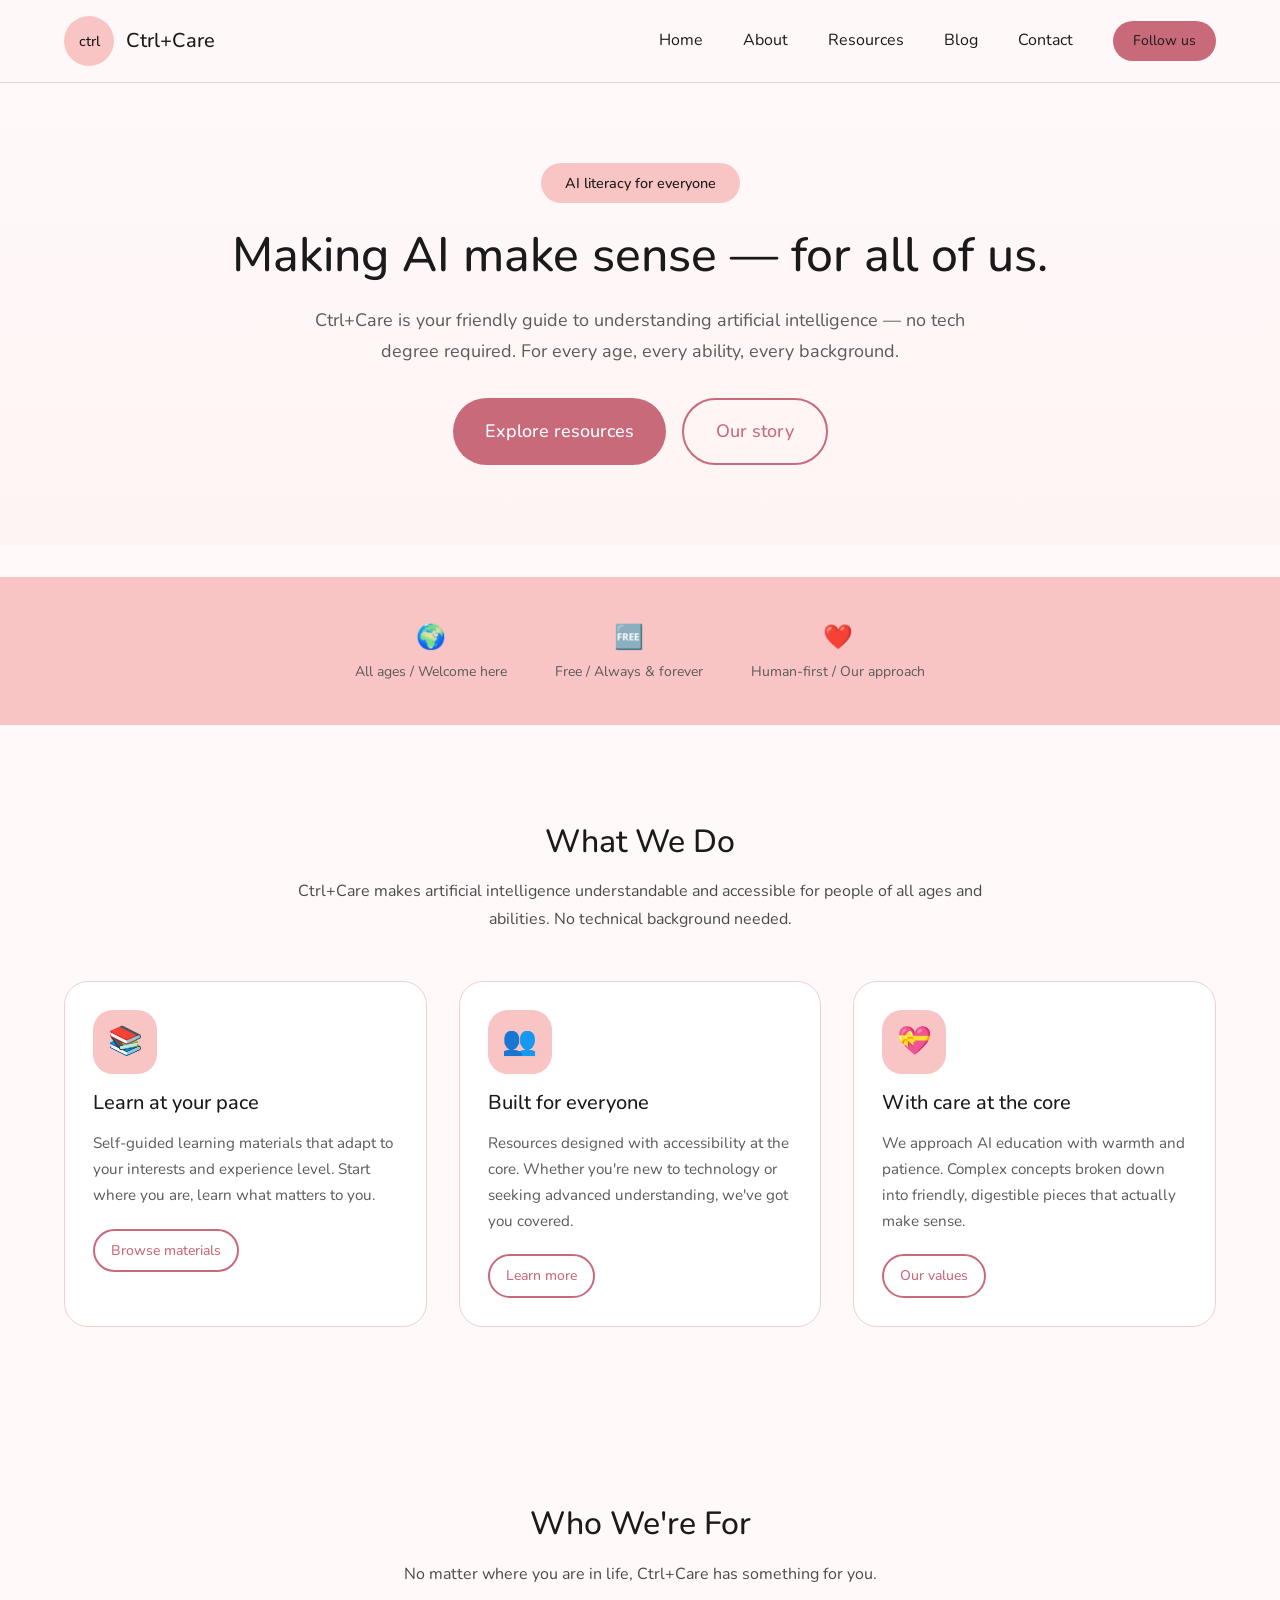
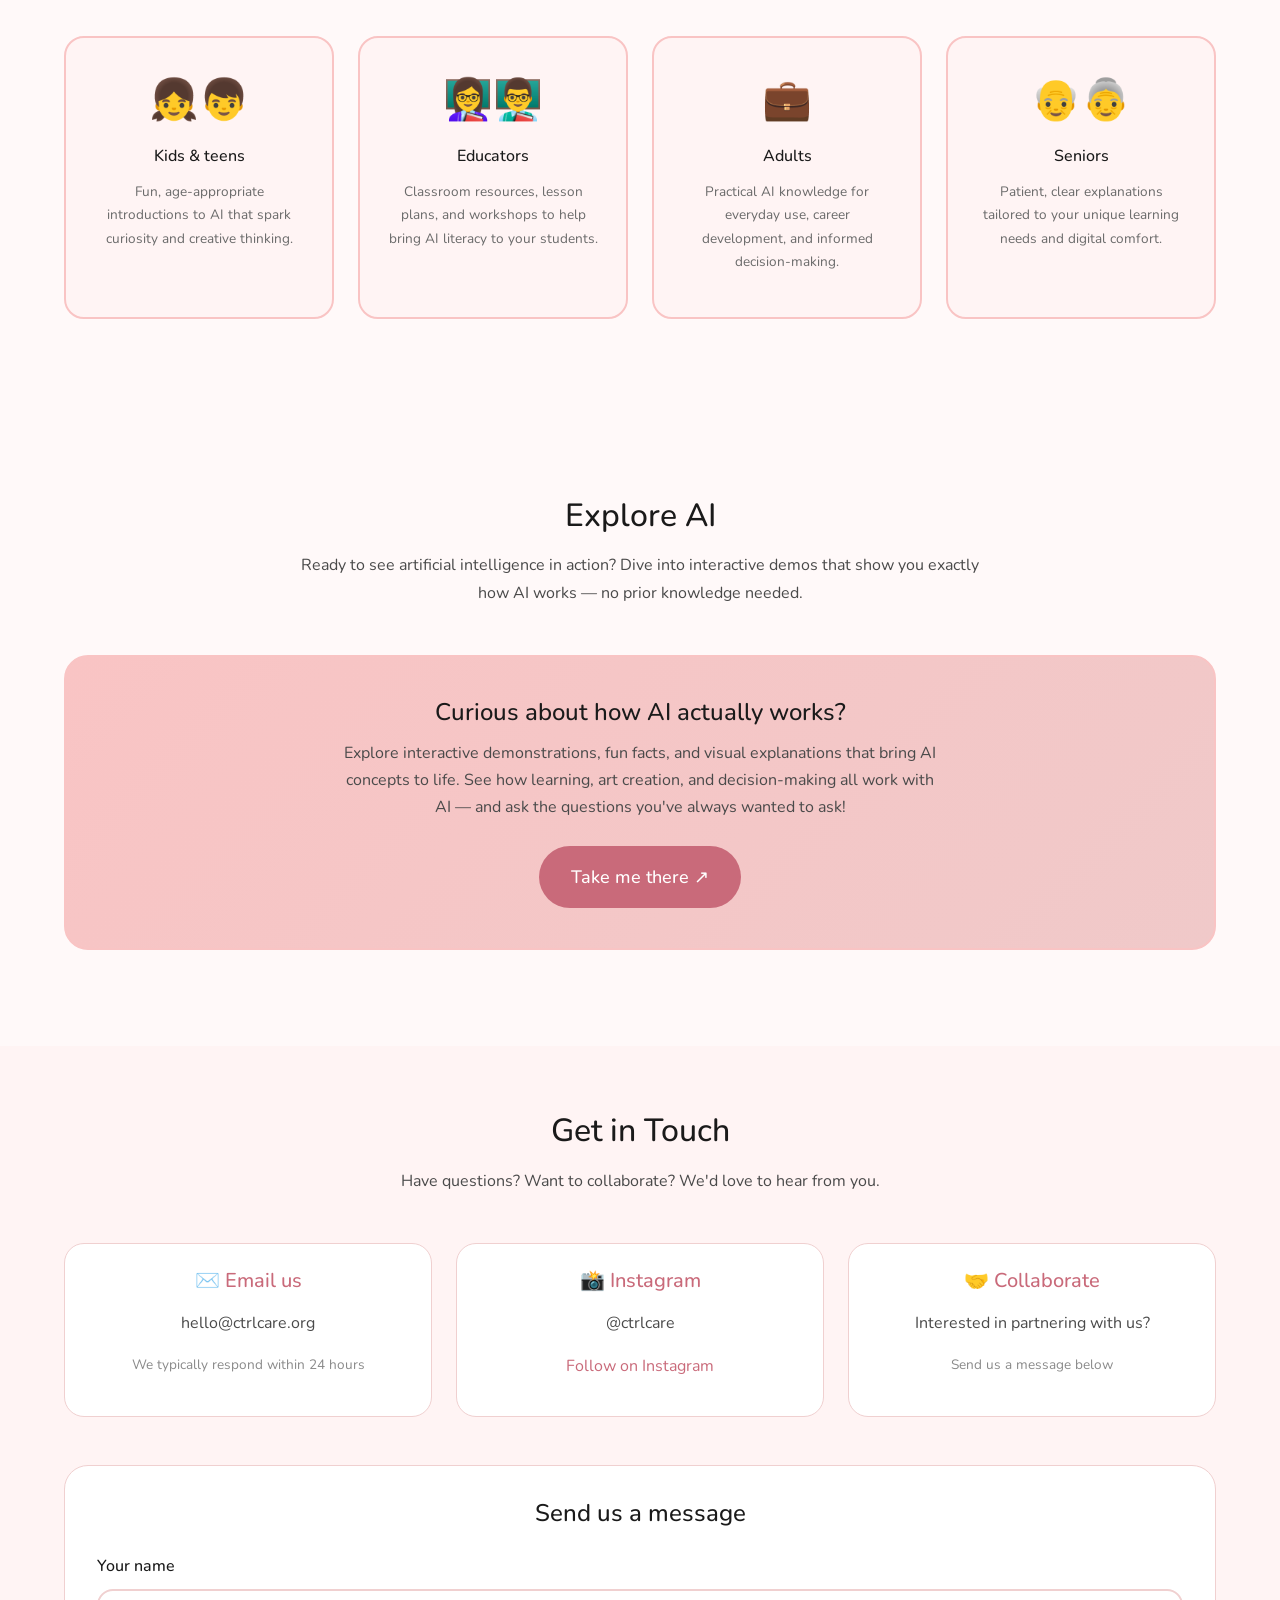
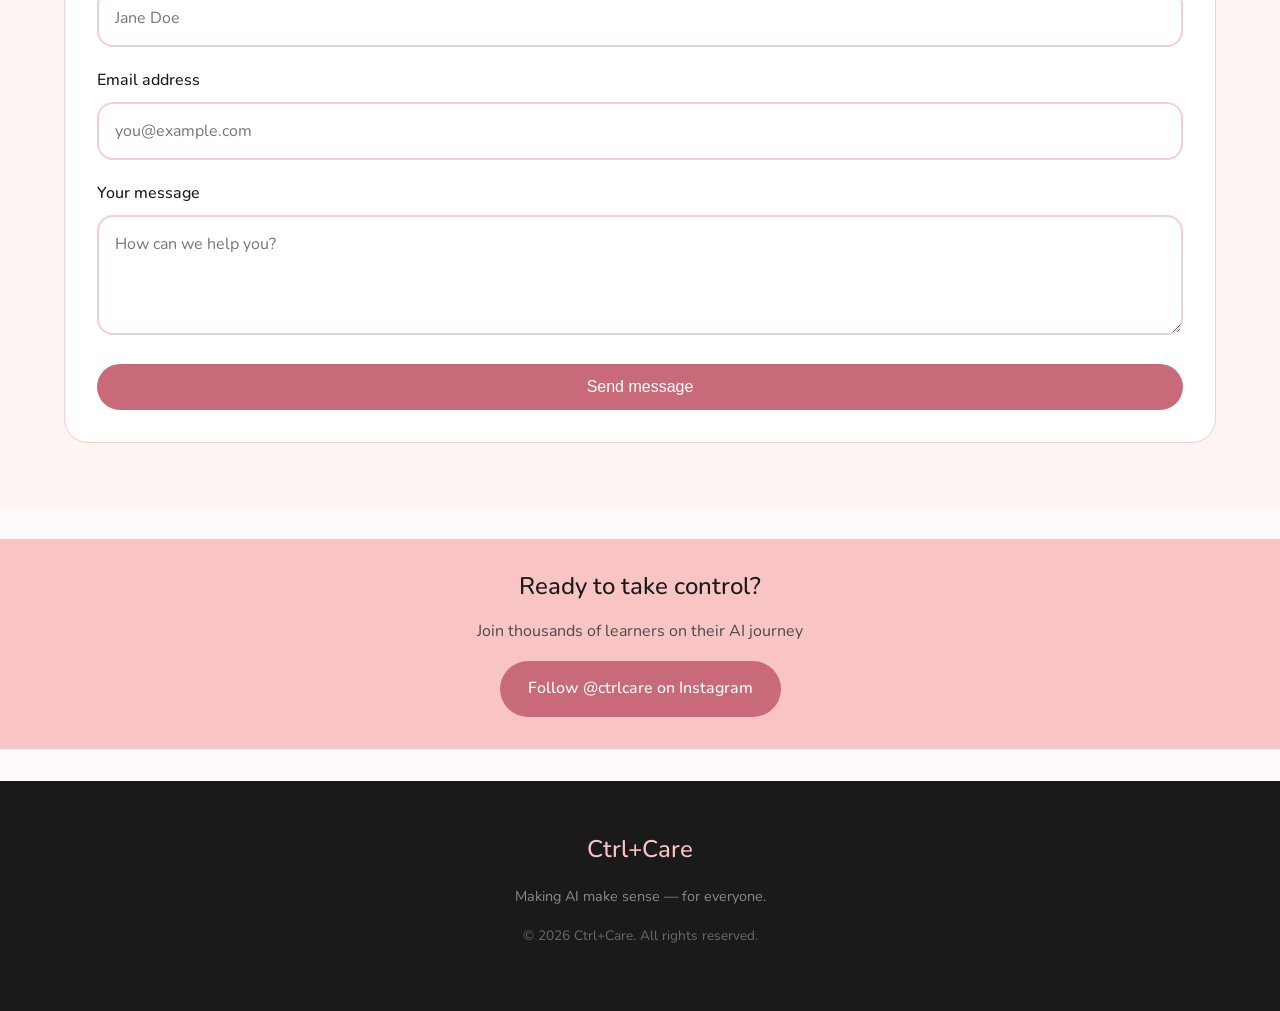
==== index.html @ 8556f460 "Initial commit" ====
<!DOCTYPE html>
<html lang="en">
<head>
  <meta charset="UTF-8">
  <meta name="viewport" content="width=device-width, initial-scale=1.0">
  <title>Home - Ctrl+Care | AI Literacy for Everyone</title>
  <link rel="stylesheet" href="styles.css">
</head>
<body>
  <!-- Navigation -->
  <nav class="nav">
    <div class="container nav-container">
      <a href="index.html" class="nav-logo">
        <div class="nav-logo-circle">ctrl</div>
        <span class="nav-brand">Ctrl+Care</span>
      </a>
      <div class="nav-links">
        <a href="index.html">Home</a>
        <a href="about.html">About</a>
        <a href="resources.html">Resources</a>
        <a href="blog.html">Blog</a>
        <a href="contact.html">Contact</a>
        <a href="https://instagram.com" target="_blank" rel="noopener noreferrer" class="btn btn-primary nav-follow-btn">Follow us</a>
      </div>
    </div>
  </nav>

  <!-- Hero Section -->
  <section class="hero">
    <div class="container">
      <span class="hero-tag fade-in">AI literacy for everyone</span>
      <h1 class="hero-title fade-in">Making AI make sense — for all of us.</h1>
      <p class="hero-subtext fade-in">Ctrl+Care is your friendly guide to understanding artificial intelligence — no tech degree required. For every age, every ability, every background.</p>
      <div class="hero-buttons fade-in">
        <a href="resources.html" class="btn btn-primary btn-large">Explore resources</a>
        <a href="about.html" class="btn btn-outline btn-large">Our story</a>
      </div>
    </div>
  </section>

  <!-- Stats Bar -->
  <div class="stats-bar">
    <div class="stat-item">
      <span class="stat-number">🌍</span>
      <span class="stat-label">All ages / Welcome here</span>
    </div>
    <div class="stat-item">
      <span class="stat-number">🆓</span>
      <span class="stat-label">Free / Always & forever</span>
    </div>
    <div class="stat-item">
      <span class="stat-number">❤️</span>
      <span class="stat-label">Human-first / Our approach</span>
    </div>
  </div>

  <!-- What We Do Section -->
  <section class="section">
    <div class="container">
      <div class="section-header">
        <h2>What We Do</h2>
        <p>Ctrl+Care makes artificial intelligence understandable and accessible for people of all ages and abilities. No technical background needed.</p>
      </div>
      <div class="card-grid">
        <div class="card magic-card">
          <div class="card-icon">📚</div>
          <h3 class="card-title">Learn at your pace</h3>
          <p class="card-text">Self-guided learning materials that adapt to your interests and experience level. Start where you are, learn what matters to you.</p>
          <a href="resources.html" class="btn btn-outline" style="font-size: 0.875rem; padding: 0.5rem 1rem;">Browse materials</a>
        </div>
        <div class="card magic-card">
          <div class="card-icon">👥</div>
          <h3 class="card-title">Built for everyone</h3>
          <p class="card-text">Resources designed with accessibility at the core. Whether you're new to technology or seeking advanced understanding, we've got you covered.</p>
          <a href="about.html" class="btn btn-outline" style="font-size: 0.875rem; padding: 0.5rem 1rem;">Learn more</a>
        </div>
        <div class="card magic-card">
          <div class="card-icon">💝</div>
          <h3 class="card-title">With care at the core</h3>
          <p class="card-text">We approach AI education with warmth and patience. Complex concepts broken down into friendly, digestible pieces that actually make sense.</p>
          <a href="about.html" class="btn btn-outline" style="font-size: 0.875rem; padding: 0.5rem 1rem;">Our values</a>
        </div>
      </div>
    </div>
  </section>

  <!-- Who We're For Section -->
  <section class="section">
    <div class="container">
      <div class="section-header">
        <h2>Who We're For</h2>
        <p>No matter where you are in life, Ctrl+Care has something for you.</p>
      </div>
      <div class="audience-grid">
        <div class="audience-card">
          <div class="audience-icon">👧👦</div>
          <h3 class="audience-title">Kids & teens</h3>
          <p class="audience-desc">Fun, age-appropriate introductions to AI that spark curiosity and creative thinking.</p>
        </div>
        <div class="audience-card">
          <div class="audience-icon">👩‍🏫👨‍🏫</div>
          <h3 class="audience-title">Educators</h3>
          <p class="audience-desc">Classroom resources, lesson plans, and workshops to help bring AI literacy to your students.</p>
        </div>
        <div class="audience-card">
          <div class="audience-icon">💼</div>
          <h3 class="audience-title">Adults</h3>
          <p class="audience-desc">Practical AI knowledge for everyday use, career development, and informed decision-making.</p>
        </div>
        <div class="audience-card">
          <div class="audience-icon">👴👵</div>
          <h3 class="audience-title">Seniors</h3>
          <p class="audience-desc">Patient, clear explanations tailored to your unique learning needs and digital comfort.</p>
        </div>
      </div>
    </div>
  </section>

  <!-- Explore AI Section -->
  <section class="section">
    <div class="container">
      <div class="section-header">
        <h2>Explore AI</h2>
        <p>Ready to see artificial intelligence in action? Dive into interactive demos that show you exactly how AI works — no prior knowledge needed.</p>
      </div>
      <div class="featured-card">
        <h3>Curious about how AI actually works?</h3>
        <p style="max-width: 600px; margin: 0 auto 1.5rem;">Explore interactive demonstrations, fun facts, and visual explanations that bring AI concepts to life. See how learning, art creation, and decision-making all work with AI — and ask the questions you've always wanted to ask!</p>
        <a href="https://weight-cedar-11472425.figma.site" target="_blank" rel="noopener noreferrer" class="btn btn-primary btn-large">Take me there ↗</a>
      </div>
    </div>
  </section>

  <!-- Contact Section -->
  <section class="section" style="background-color: var(--bg-light);">
    <div class="container">
      <div class="section-header">
        <h2>Get in Touch</h2>
        <p>Have questions? Want to collaborate? We'd love to hear from you.</p>
      </div>
      <div class="info-grid">
        <div class="info-card">
          <h4>✉️ Email us</h4>
          <p>hello@ctrlcare.org</p>
          <p style="font-size: 0.85rem; color: #8a8a8a;">We typically respond within 24 hours</p>
        </div>
        <div class="info-card">
          <h4>📸 Instagram</h4>
          <p>@ctrlcare</p>
          <a href="https://instagram.com" target="_blank" rel="noopener noreferrer" style="color: var(--accent);">Follow on Instagram</a>
        </div>
        <div class="info-card">
          <h4>🤝 Collaborate</h4>
          <p>Interested in partnering with us?</p>
          <p style="font-size: 0.85rem; color: #8a8a8a;">Send us a message below</p>
        </div>
      </div>
      <form class="card magic-card" style="padding: 2rem;">
        <h3 style="text-align: center; margin-bottom: 1.5rem;">Send us a message</h3>
        <div class="form-group">
          <label for="name" class="form-label">Your name</label>
          <input type="text" id="name" name="name" class="form-input" placeholder="Jane Doe" required>
        </div>
        <div class="form-group">
          <label for="email" class="form-label">Email address</label>
          <input type="email" id="email" name="email" class="form-input" placeholder="you@example.com" required>
        </div>
        <div class="form-group">
          <label for="message" class="form-label">Your message</label>
          <textarea id="message" name="message" class="form-textarea" placeholder="How can we help you?" required></textarea>
        </div>
        <button type="submit" class="btn btn-primary" style="width: 100%;">Send message</button>
      </form>
    </div>
  </section>

  <!-- Pink CTA Strip -->
  <div class="cta-strip">
    <div class="container">
      <h3>Ready to take control?</h3>
      <p style="margin-bottom: 1rem;">Join thousands of learners on their AI journey</p>
      <a href="https://instagram.com" target="_blank" rel="noopener noreferrer" class="btn btn-primary">Follow @ctrlcare on Instagram</a>
    </div>
  </div>

  <!-- Footer -->
  <footer class="footer">
    <div class="container">
      <div class="footer-brand">Ctrl+Care</div>
      <p class="footer-tagline">Making AI make sense — for everyone.</p>
      <p class="footer-copyright">© 2026 Ctrl+Care. All rights reserved.</p>
    </div>
  </footer>

  <script>
    // Simple FAQ toggle functionality
    const faqButtons = document.querySelectorAll('.faq-question');
    faqButtons.forEach(button => {
      button.addEventListener('click', () => {
        const item = button.parentElement;
        const isExpanded = item.getAttribute('aria-expanded') === 'true';
        faqButtons.forEach(btn => {
          btn.parentElement.setAttribute('aria-expanded', 'false');
        });
        if (!isExpanded) {
          item.setAttribute('aria-expanded', 'true');
        }
      });
    });
  </script>
</body>
</html>
---- styles.css ----
/* Ctrl+Care Website Styles */
/* Brand colors and global design system */

/* Import Nunito font */
@import url('https://fonts.googleapis.com/css2?family=Nunito:wght@400;500&display=swap');

/* CSS Variables for consistent theming */
:root {
  --primary: #f9c4c4;          /* blush pink */
  --accent: #c96a7a;           /* rose */
  --dark: #1a1a1a;             /* near-black */
  --bg-light: #fff4f4;         /* light blush background */
  --bg-white: #fff9f9;         /* very light blush */
  --border: #f0d0d0;           /* soft pink */
  --border-light: #fce8e8;     /* even lighter border */
  --text-muted: #5a5a5a;       /* muted text */
  --white: #ffffff;
  --shadow: 0 8px 24px rgba(201, 106, 122, 0.15);
  --shadow-hover: 0 12px 32px rgba(201, 106, 122, 0.25);
}

/* Reset and base styles */
*,
*::before,
*::after {
  box-sizing: border-box;
}

html {
  scroll-behavior: smooth;
}

body {
  font-family: 'Nunito', sans-serif;
  font-weight: 400;
  color: var(--dark);
  background-color: var(--bg-white);
  line-height: 1.7;
  margin: 0;
  padding: 0;
  -webkit-font-smoothing: antialiased;
  -moz-osx-font-smoothing: grayscale;
}

/* Typography */
h1, h2, h3, h4, h5, h6 {
  font-weight: 500;
  line-height: 1.3;
  margin: 0;
  color: var(--dark);
}

h1 { font-size: 2.75rem; margin-bottom: 1rem; }
h2 { font-size: 2rem; margin-bottom: 1rem; }
h3 { font-size: 1.5rem; margin-bottom: 0.75rem; }
h4 { font-size: 1.25rem; margin-bottom: 0.5rem; }

p {
  margin-bottom: 1rem;
  color: #4a4a4a;
}

a {
  color: var(--accent);
  text-decoration: none;
  transition: color 0.2s ease;
}

a:hover {
  color: #a85565;
}

/* Buttons */
.btn {
  display: inline-flex;
  align-items: center;
  justify-content: center;
  padding: 0.875rem 1.75rem;
  border-radius: 50px;
  font-weight: 500;
  font-size: 1rem;
  text-decoration: none;
  cursor: pointer;
  transition: all 0.3s ease;
  border: none;
  text-align: center;
}

.btn-primary {
  background-color: var(--accent);
  color: var(--white);
}

.btn-primary:hover {
  background-color: #a85565;
  transform: translateY(-2px);
  box-shadow: 0 6px 16px rgba(201, 106, 122, 0.35);
}

.btn-secondary {
  background-color: transparent;
  color: var(--accent);
  border: 2px solid var(--accent);
}

.btn-secondary:hover {
  background-color: var(--accent);
  color: var(--white);
}

.btn-outline {
  background-color: transparent;
  color: var(--accent);
  border: 2px solid var(--accent);
}

.btn-outline:hover {
  background-color: var(--accent);
  color: var(--white);
}

.btn-large {
  padding: 1rem 2rem;
  font-size: 1.125rem;
}

/* Container */
.container {
  width: 100%;
  max-width: 1200px;
  margin: 0 auto;
  padding: 0 1.5rem;
}

/* Navigation */
.nav {
  position: sticky;
  top: 0;
  background-color: rgba(255, 248, 249, 0.95);
  backdrop-filter: blur(10px);
  border-bottom: 1px solid var(--border);
  padding: 1rem 0;
  z-index: 1000;
}

.nav-container {
  display: flex;
  align-items: center;
  justify-content: space-between;
  gap: 2rem;
}

.nav-logo {
  display: flex;
  align-items: center;
  gap: 0.75rem;
}

.nav-logo-circle {
  width: 50px;
  height: 50px;
  background-color: var(--primary);
  border-radius: 50%;
  display: flex;
  align-items: center;
  justify-content: center;
  font-weight: 500;
  font-size: 0.9rem;
  color: var(--dark);
}

.nav-brand {
  font-size: 1.25rem;
  font-weight: 500;
  color: var(--dark);
}

.nav-links {
  display: flex;
  align-items: center;
  gap: 2.5rem;
}

.nav-links a {
  color: var(--dark);
  font-weight: 400;
}

.nav-links a:hover {
  color: var(--accent);
}

.nav-follow-btn {
  padding: 0.5rem 1.25rem;
  font-size: 0.875rem;
}

/* Hero Section */
.hero {
  padding: 5rem 0;
  text-align: center;
  background: linear-gradient(180deg, var(--bg-white) 0%, var(--bg-light) 100%);
}

.hero-tag {
  display: inline-block;
  padding: 0.5rem 1.5rem;
  background-color: var(--primary);
  color: var(--dark);
  border-radius: 50px;
  font-weight: 500;
  font-size: 0.9rem;
  margin-bottom: 1.5rem;
}

.hero-title {
  font-size: 3rem;
  margin-bottom: 1.25rem;
  line-height: 1.2;
}

.hero-subtext {
  font-size: 1.125rem;
  max-width: 650px;
  margin: 0 auto 2rem;
  color: #5a5a5a;
}

.hero-buttons {
  display: flex;
  gap: 1rem;
  justify-content: center;
  flex-wrap: wrap;
}

/* Stats Bar */
.stats-bar {
  display: flex;
  justify-content: center;
  gap: 3rem;
  padding: 2.5rem 0;
  background-color: var(--primary);
  margin: 2rem 0;
}

.stat-item {
  text-align: center;
}

.stat-number {
  display: block;
  font-size: 1.5rem;
  font-weight: 500;
  color: var(--dark);
}

.stat-label {
  font-size: 0.875rem;
  color: #5a5a5a;
}

/* Cards - Magic MCP style */
.card-grid {
  display: grid;
  grid-template-columns: repeat(auto-fit, minmax(300px, 1fr));
  gap: 2rem;
  margin: 3rem 0;
}

.card {
  background-color: var(--white);
  border: 1px solid var(--border);
  border-radius: 24px;
  padding: 1.75rem;
  transition: all 0.3s ease;
}

.card:hover {
  transform: translateY(-4px);
  box-shadow: var(--shadow);
  border-color: var(--border-light);
}

.card-icon {
  width: 64px;
  height: 64px;
  background-color: var(--primary);
  border-radius: 20px;
  display: flex;
  align-items: center;
  justify-content: center;
  font-size: 1.75rem;
  margin-bottom: 1rem;
}

.card-title {
  font-size: 1.25rem;
  margin-bottom: 0.75rem;
}

.card-text {
  font-size: 0.95rem;
  color: #5a5a5a;
  margin-bottom: 1.25rem;
}

/* Section Styles */
.section {
  padding: 4rem 0;
}

.section-header {
  text-align: center;
  max-width: 700px;
  margin: 0 auto 3rem;
}

.section-header h2 {
  margin-bottom: 0.5rem;
}

/* Audience Cards */
.audience-grid {
  display: grid;
  grid-template-columns: repeat(auto-fit, minmax(220px, 1fr));
  gap: 1.5rem;
  margin: 3rem 0;
}

.audience-card {
  background-color: var(--bg-light);
  border: 2px solid var(--primary);
  border-radius: 20px;
  padding: 1.75rem;
  text-align: center;
  transition: all 0.3s ease;
}

.audience-card:hover {
  transform: translateY(-4px);
  box-shadow: var(--shadow);
  background-color: var(--primary);
}

.audience-icon {
  font-size: 2.5rem;
  margin-bottom: 0.75rem;
}

.audience-title {
  font-size: 1rem;
  font-weight: 500;
  margin-bottom: 0.5rem;
  color: var(--dark);
}

.audience-desc {
  font-size: 0.85rem;
  color: #6a6a6a;
}

/* Featured Card */
.featured-card {
  background: linear-gradient(135deg, var(--primary) 0%, #f0c9c9 100%);
  border: 2px solid var(--primary);
  border-radius: 24px;
  padding: 2.5rem;
  text-align: center;
  margin: 2rem 0;
}

.featured-card h3 {
  color: var(--dark);
}

/* Form Styles */
.form-group {
  margin-bottom: 1.25rem;
}

.form-label {
  display: block;
  margin-bottom: 0.5rem;
  font-weight: 500;
  color: var(--dark);
}

.form-input,
.form-textarea {
  width: 100%;
  padding: 1rem;
  border: 2px solid var(--border);
  border-radius: 16px;
  font-family: inherit;
  font-size: 1rem;
  transition: border-color 0.2s ease;
  background-color: var(--white);
}

.form-input:focus,
.form-textarea:focus {
  outline: none;
  border-color: var(--accent);
}

.form-textarea {
  min-height: 120px;
  resize: vertical;
}

/* Info Cards */
.info-grid {
  display: grid;
  grid-template-columns: repeat(auto-fit, minmax(250px, 1fr));
  gap: 1.5rem;
  margin-bottom: 3rem;
}

.info-card {
  background-color: var(--white);
  border: 1px solid var(--border);
  border-radius: 20px;
  padding: 1.5rem;
  text-align: center;
}

.info-card h4 {
  color: var(--accent);
  margin-bottom: 0.5rem;
}

/* FAQ Accordion */
.faq-section {
  margin: 3rem 0;
  max-width: 800px;
  margin-left: auto;
  margin-right: auto;
}

.faq-item {
  background-color: var(--white);
  border: 1px solid var(--border);
  border-radius: 16px;
  margin-bottom: 1rem;
  overflow: hidden;
}

.faq-question {
  width: 100%;
  padding: 1.25rem;
  text-align: left;
  background: none;
  border: none;
  font-family: inherit;
  font-weight: 500;
  font-size: 1rem;
  color: var(--dark);
  cursor: pointer;
  display: flex;
  justify-content: space-between;
  align-items: center;
}

.faq-question::after {
  content: '+';
  font-size: 1.5rem;
  color: var(--accent);
  transition: transform 0.2s ease;
}

.faq-item[aria-expanded="true"] .faq-question::after {
  transform: rotate(45deg);
}

.faq-answer {
  padding: 0 1.25rem 1.25rem;
  display: none;
  color: #5a5a5a;
  font-size: 0.95rem;
}

.faq-item[aria-expanded="true"] .faq-answer {
  display: block;
}

/* CTA Strip */
.cta-strip {
  background-color: var(--primary);
  padding: 2rem;
  text-align: center;
  margin: 2rem 0;
}

.cta-strip h3 {
  margin-bottom: 0.5rem;
}

/* Footer */
.footer {
  background-color: var(--dark);
  color: var(--white);
  padding: 3rem 0;
  text-align: center;
}

.footer-brand {
  color: var(--primary);
  font-size: 1.5rem;
  font-weight: 500;
  margin-bottom: 0.5rem;
}

.footer-tagline {
  color: #8a8a8a;
  font-size: 0.9rem;
  margin-bottom: 1rem;
}

.footer-copyright {
  color: #6a6a6a;
  font-size: 0.85rem;
}

/* Section Divider */
.divider {
  height: 1px;
  background: linear-gradient(90deg, transparent, var(--border), transparent);
  margin: 3rem 0;
}

/* Resource Cards */
.resource-card {
  background-color: var(--white);
  border: 1px solid var(--border);
  border-radius: 20px;
  padding: 1.5rem;
  transition: all 0.3s ease;
}

.resource-card:hover {
  transform: translateY(-4px);
  box-shadow: var(--shadow);
}

.resource-title {
  font-size: 1.125rem;
  margin-bottom: 0.5rem;
  color: var(--dark);
}

.resource-audience {
  display: inline-block;
  padding: 0.375rem 0.875rem;
  background-color: var(--bg-light);
  border-radius: 50px;
  font-size: 0.8rem;
  font-weight: 500;
  color: var(--accent);
  margin-bottom: 0.75rem;
}

.resource-desc {
  font-size: 0.9rem;
  color: #5a5a5a;
  margin-bottom: 1rem;
}

.resource-link {
  color: var(--accent);
  font-weight: 500;
  display: inline-flex;
  align-items: center;
  gap: 0.25rem;
}

/* Resource Filter */
.resource-filter {
  display: flex;
  gap: 0.5rem;
  margin-bottom: 2rem;
  flex-wrap: wrap;
}

.filter-btn {
  padding: 0.5rem 1.25rem;
  border: 1px solid var(--border);
  background-color: var(--white);
  border-radius: 50px;
  font-family: inherit;
  font-weight: 400;
  cursor: pointer;
  transition: all 0.2s ease;
}

.filter-btn:hover,
.filter-btn.active {
  background-color: var(--primary);
  border-color: var(--primary);
}

/* Blog Cards */
.blog-card {
  background-color: var(--white);
  border: 1px solid var(--border);
  border-radius: 20px;
  padding: 1.5rem;
  transition: all 0.3s ease;
}

.blog-card:hover {
  transform: translateY(-4px);
  box-shadow: var(--shadow);
}

.blog-category {
  display: inline-block;
  padding: 0.375rem 0.875rem;
  background-color: var(--bg-light);
  border-radius: 50px;
  font-size: 0.75rem;
  font-weight: 500;
  color: var(--accent);
  margin-bottom: 0.5rem;
}

.blog-title {
  font-size: 1.125rem;
  margin-bottom: 0.5rem;
  color: var(--dark);
}

.blog-date {
  font-size: 0.8rem;
  color: #8a8a8a;
  margin-bottom: 0.75rem;
}

.blog-excerpt {
  font-size: 0.9rem;
  color: #5a5a5a;
  margin-bottom: 1rem;
}

/* Responsive */
@media (max-width: 768px) {
  .nav-links {
    display: none;
  }

  .nav-logo-circle {
    width: 40px;
    height: 40px;
  }

  .hero-title {
    font-size: 2rem;
  }

  .hero {
    padding: 3rem 0;
  }

  .stats-bar {
    flex-direction: column;
    gap: 1.5rem;
  }

  .hero-buttons {
    flex-direction: column;
  }

  h1 { font-size: 2rem; }
  h2 { font-size: 1.5rem; }

  .btn {
    width: 100%;
  }
}

/* Utility classes */
.text-center { text-align: center; }
.mt-1 { margin-top: 1rem; }
.mt-2 { margin-top: 2rem; }
.mt-3 { margin-top: 3rem; }

/* Animation */
@keyframes fadeUp {
  from {
    opacity: 0;
    transform: translateY(20px);
  }
  to {
    opacity: 1;
    transform: translateY(0);
  }
}

.fade-in {
  animation: fadeUp 0.6s ease forwards;
}

/* Magic MCP component styles */
.magic-card {
  border-radius: 24px;
  border: 1px solid var(--border);
  background: var(--white);
  transition: all 0.3s ease;
}

.magic-card:hover {
  box-shadow: var(--shadow);
  border-color: var(--border-light);
}

.magic-icon {
  background-color: var(--primary);
  border-radius: 20px;
  display: inline-flex;
  align-items: center;
  justify-content: center;
  font-size: 1.5rem;
}
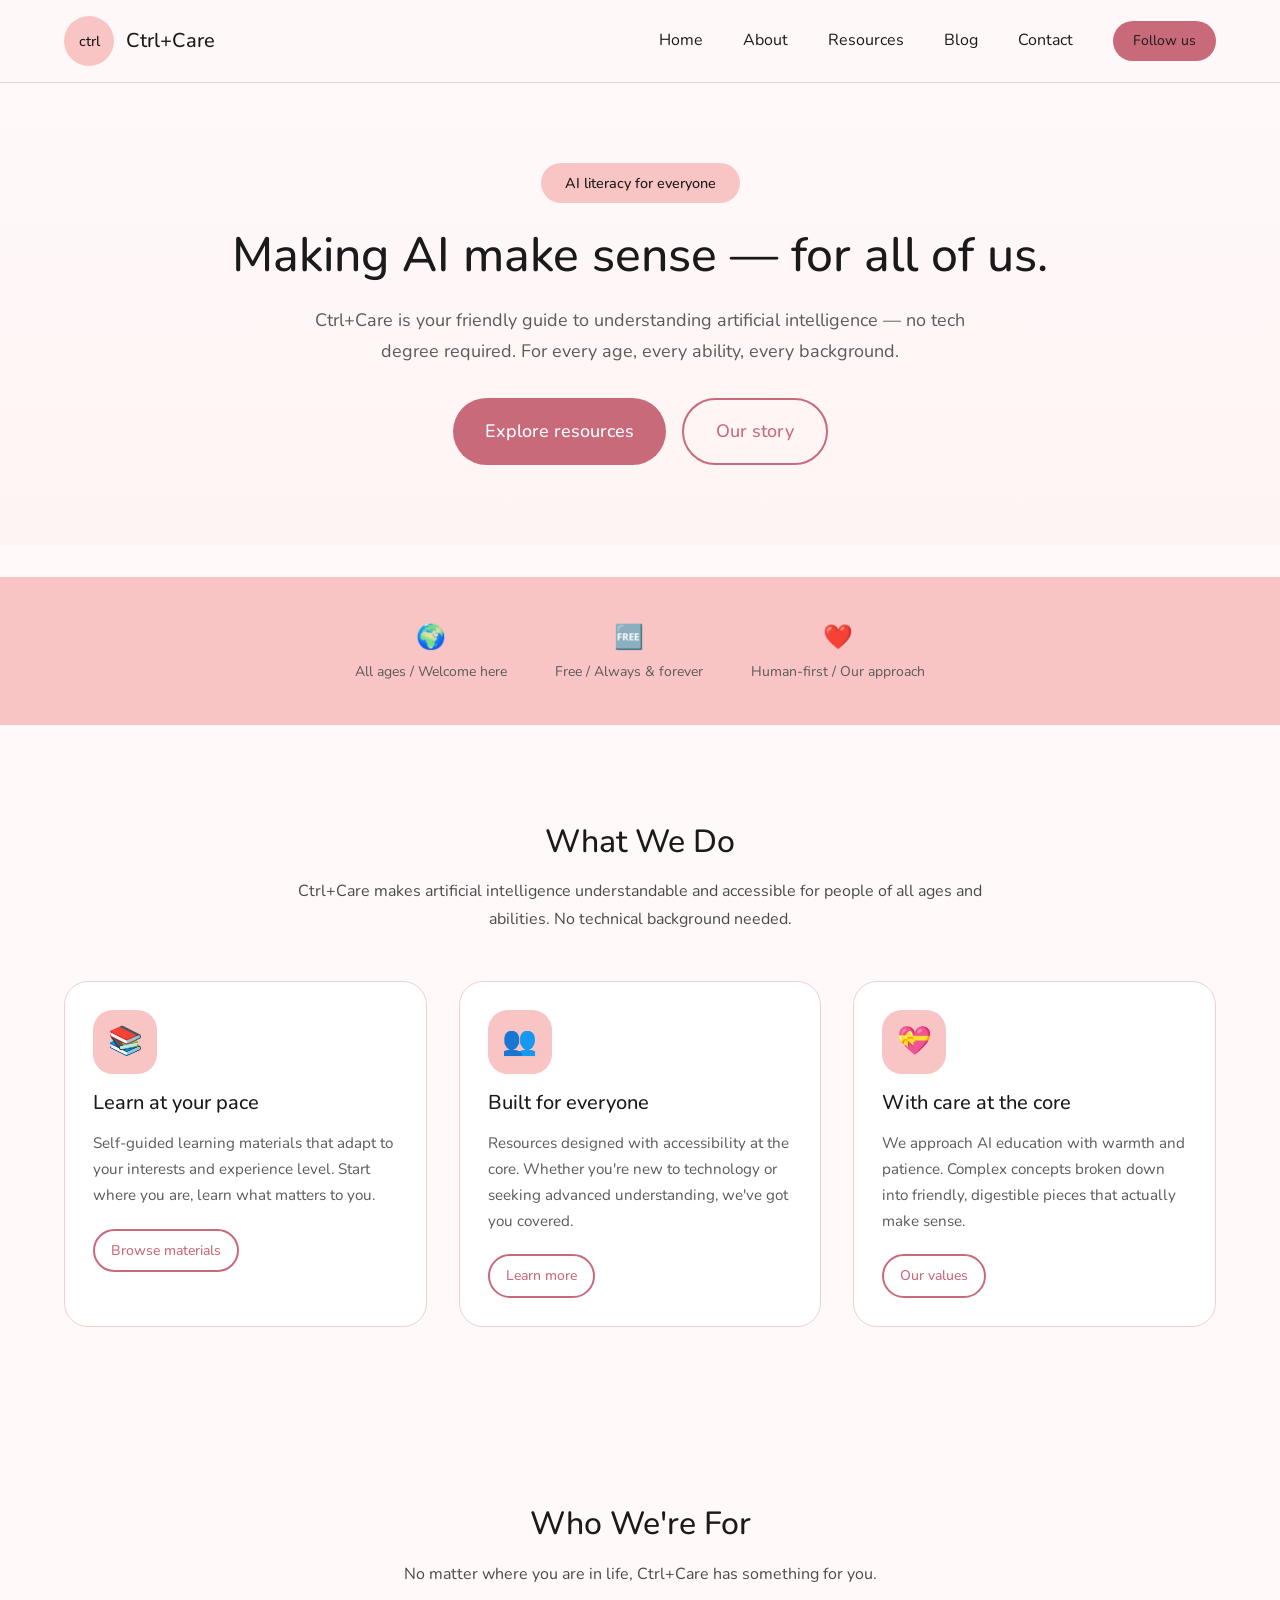
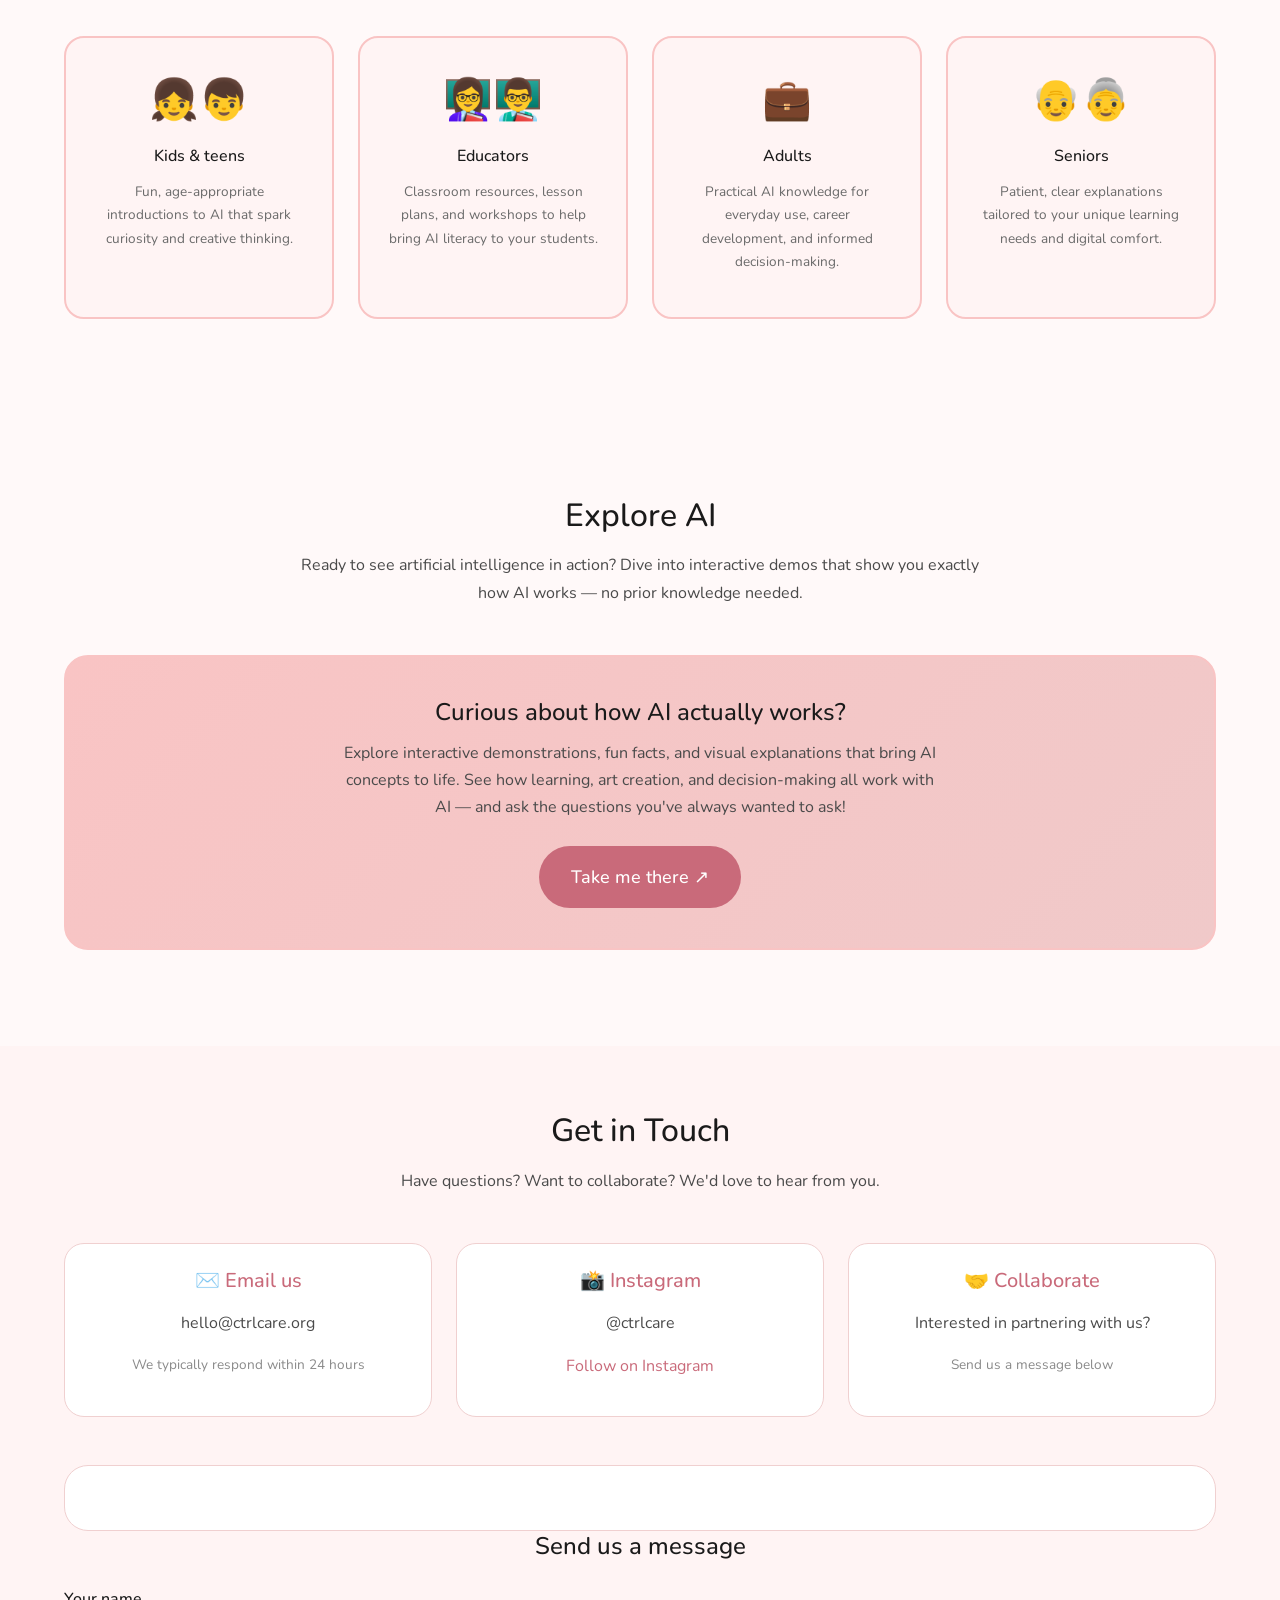
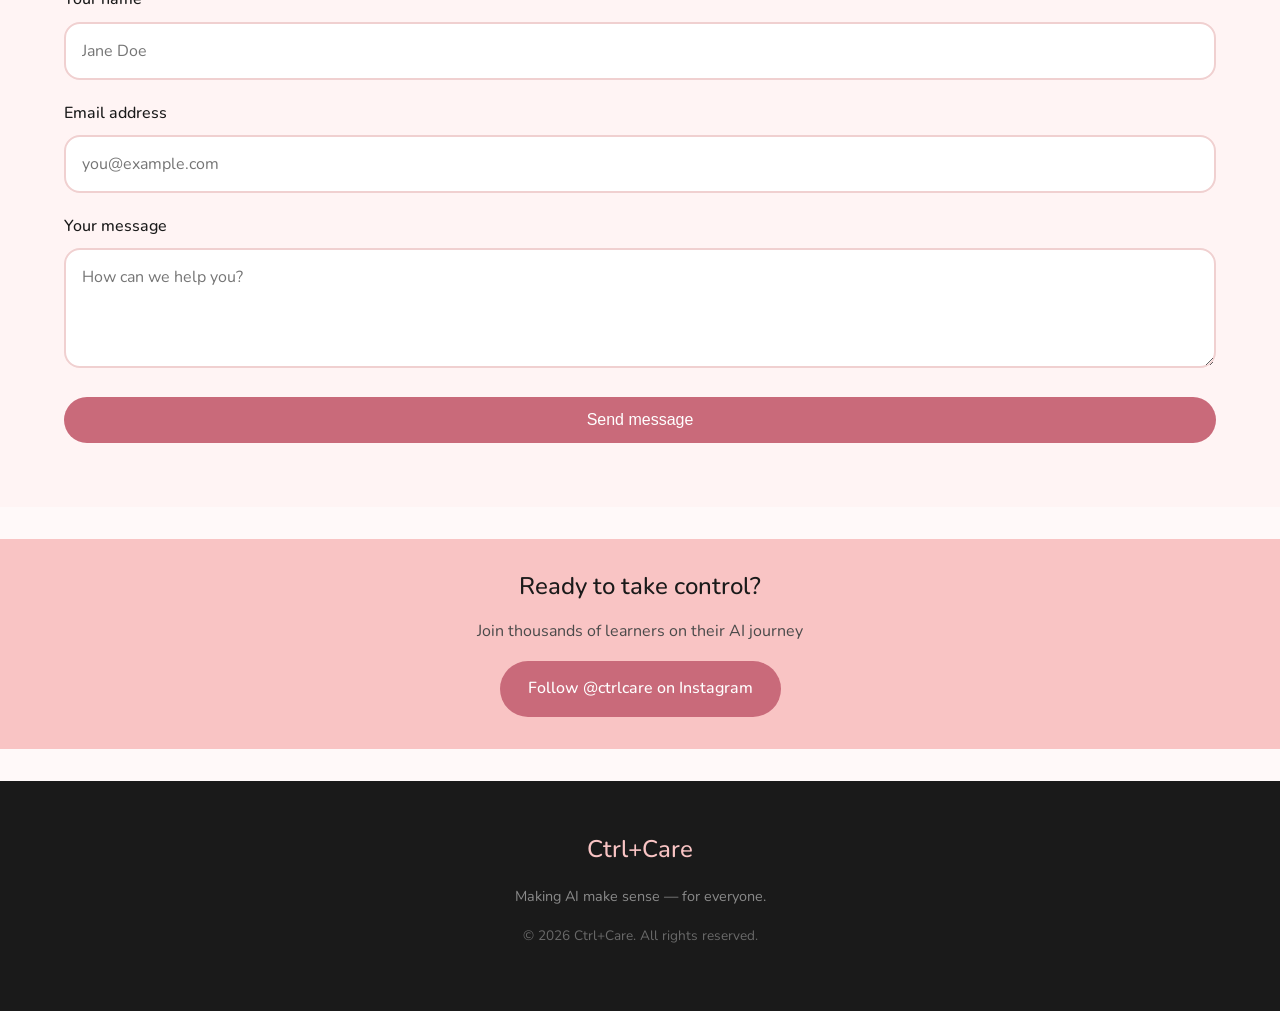
==== commit 2f2fecd4: "re-add formspree" ====
--- a/index.html
+++ b/index.html
@@ -155,7 +155,8 @@
           <p style="font-size: 0.85rem; color: #8a8a8a;">Send us a message below</p>
         </div>
       </div>
-      <form class="card magic-card" style="padding: 2rem;">
+      <form class="magic-card" style="padding: 2rem;" action="https://formspree.io/f/xlgoaeap" method="POST"></form>
+        <input type="hidden" name="_next" value="https://ctrlcareproject.org/contact.html?sent=true">
         <h3 style="text-align: center; margin-bottom: 1.5rem;">Send us a message</h3>
         <div class="form-group">
           <label for="name" class="form-label">Your name</label>
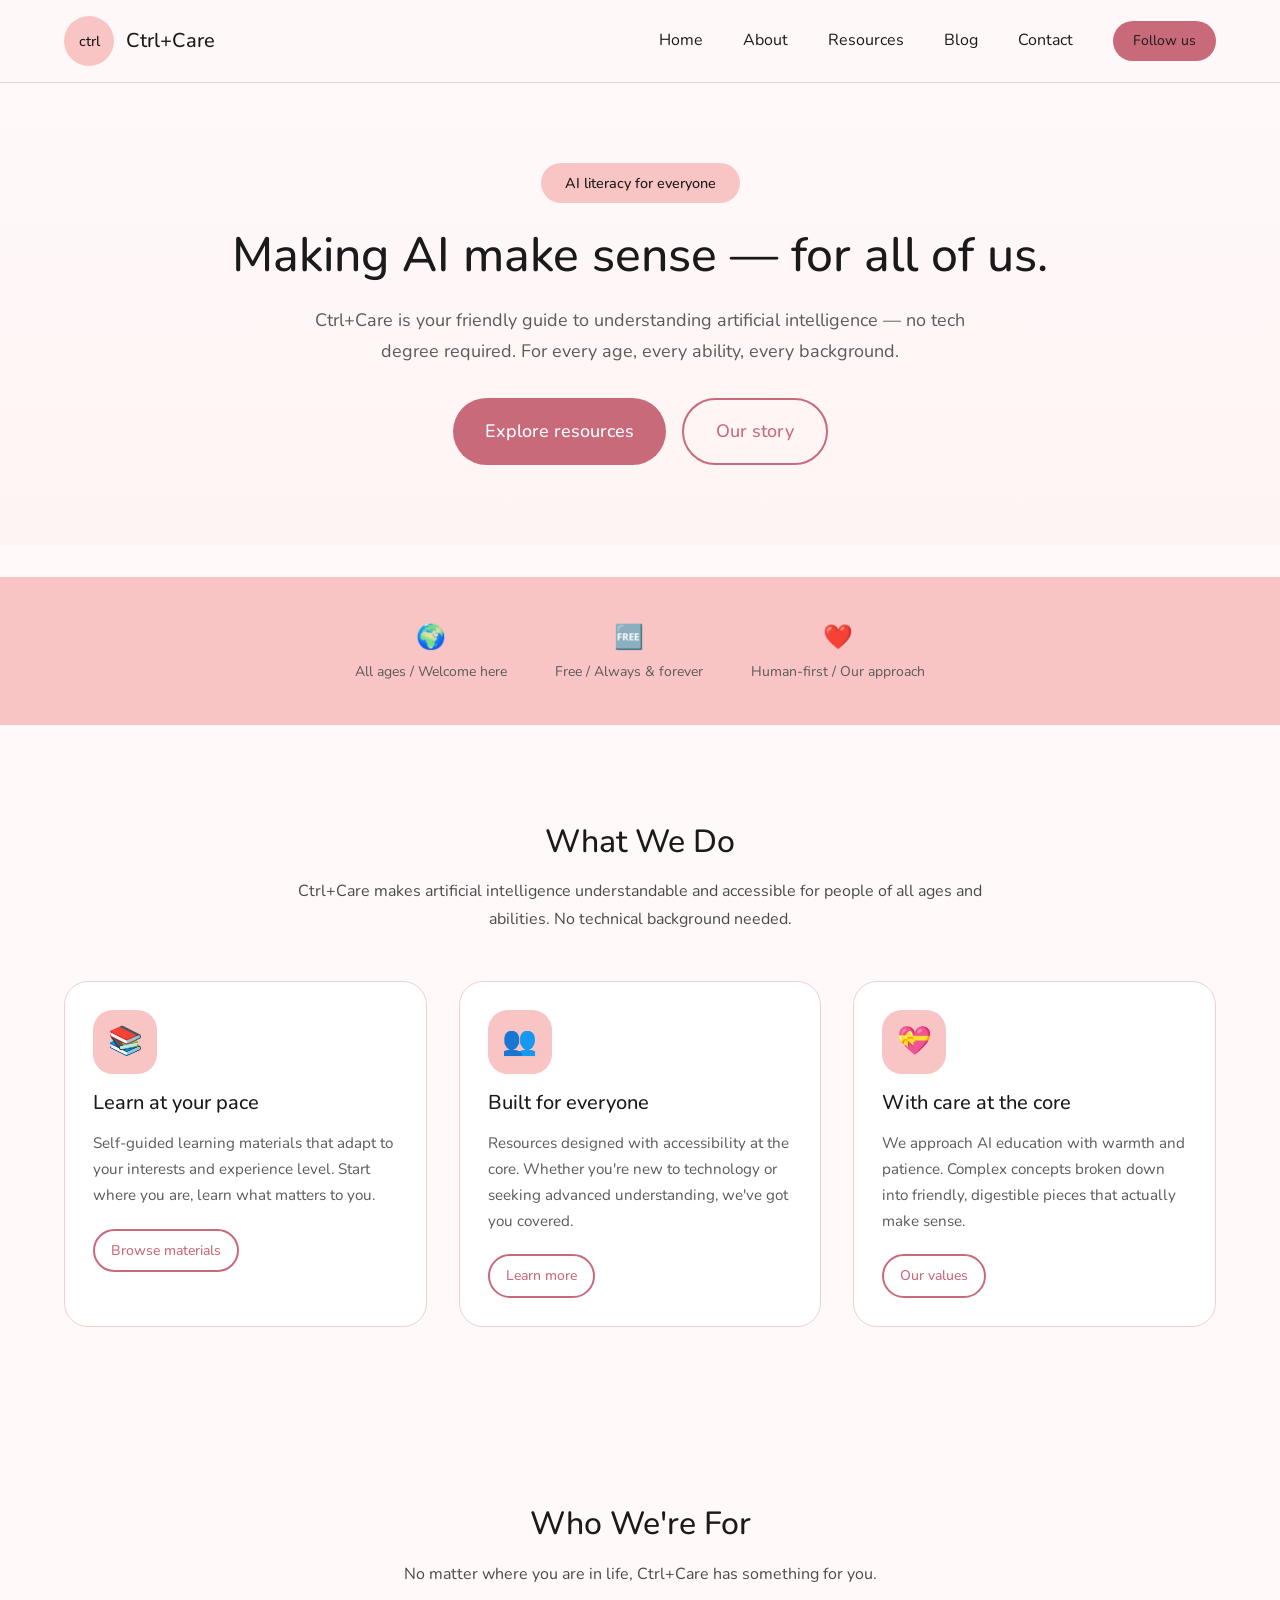
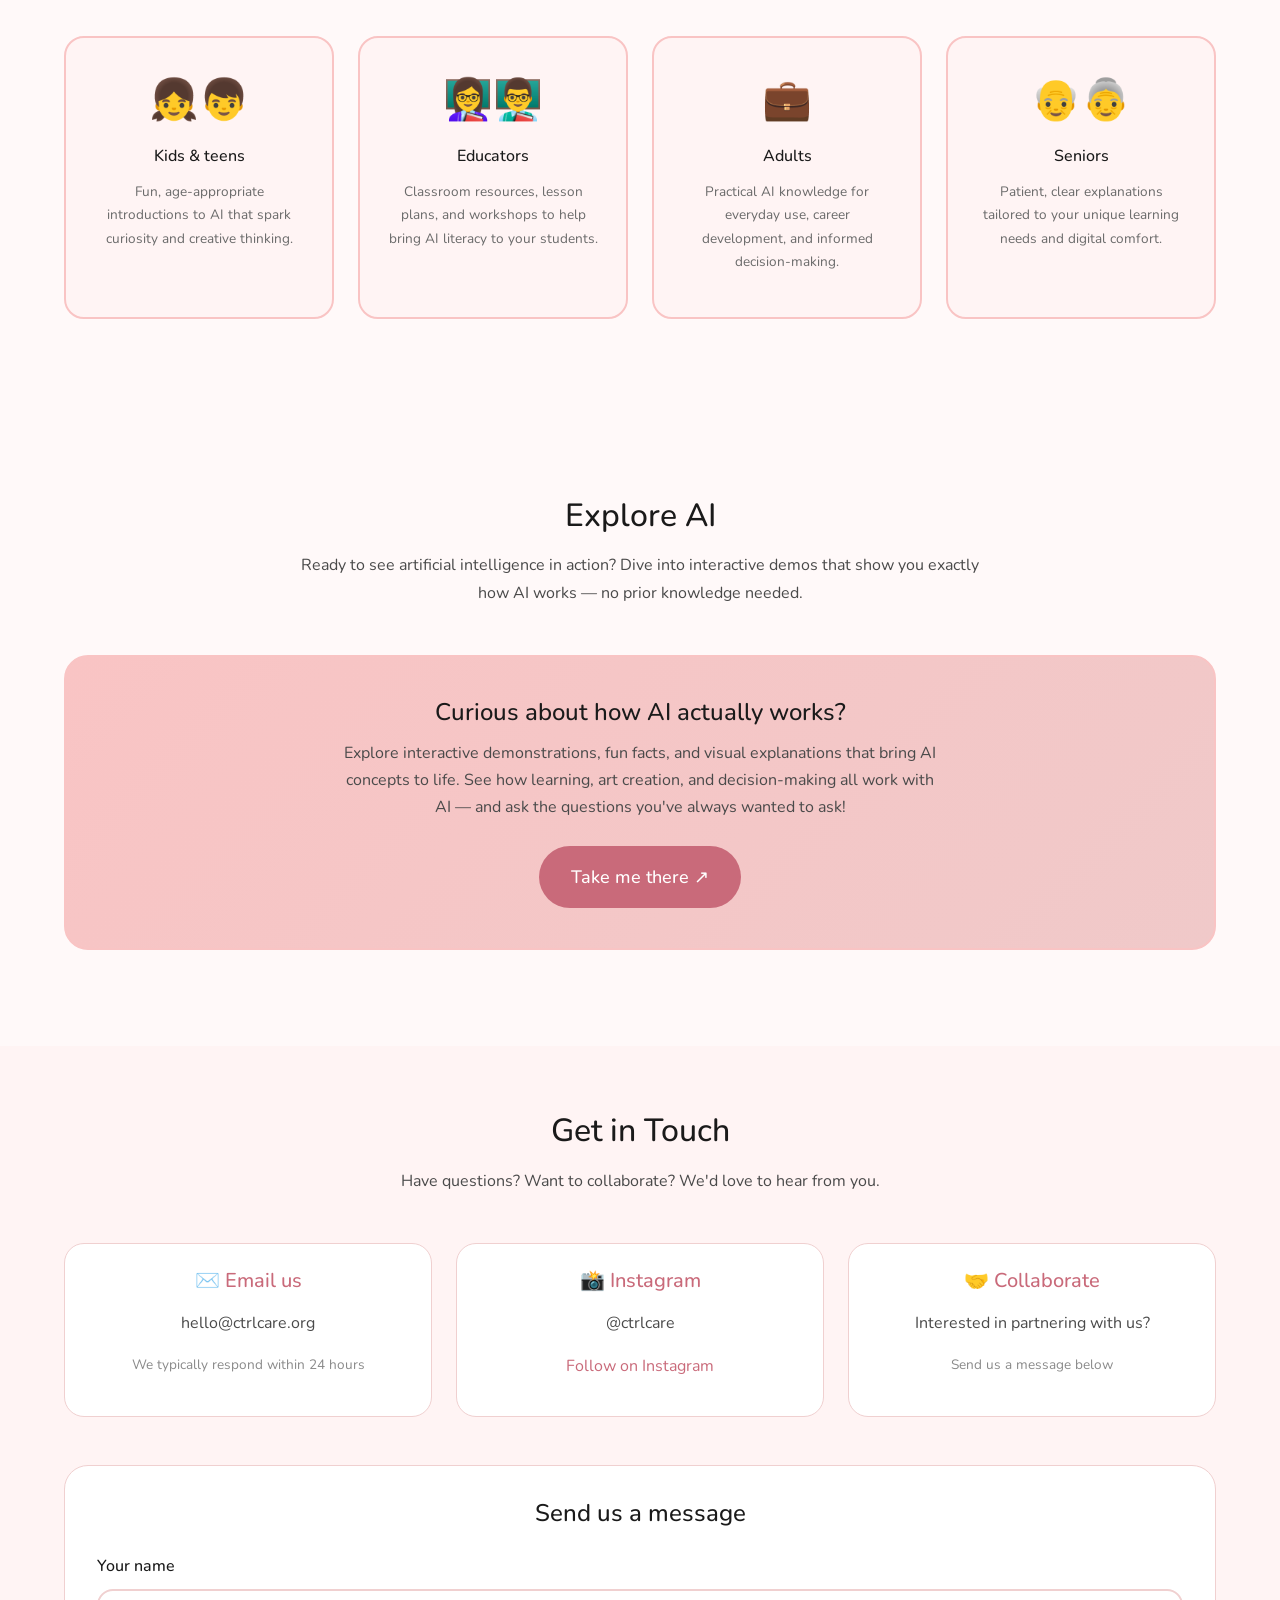
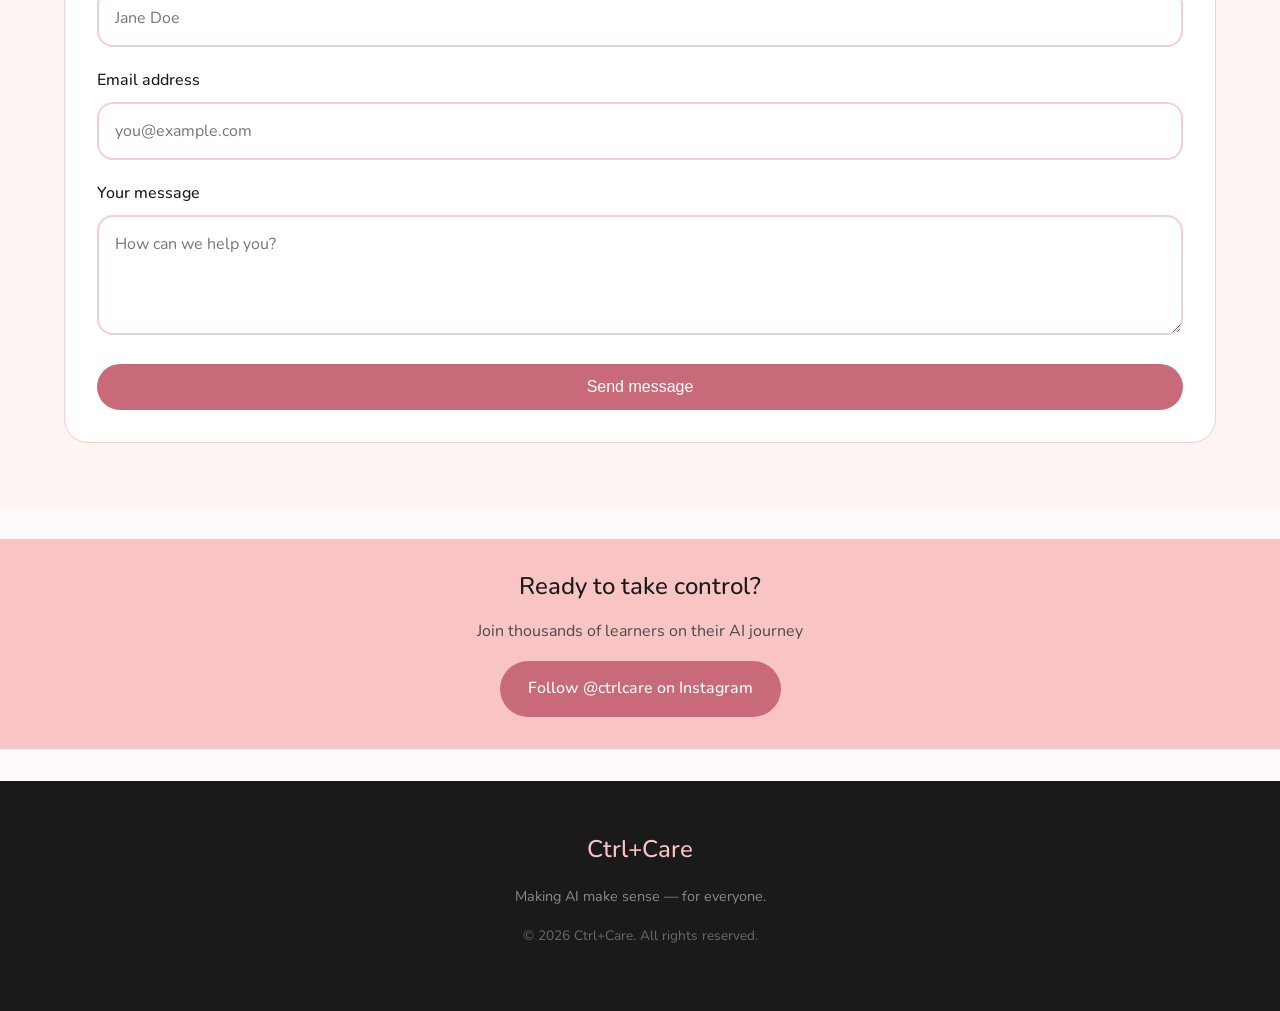
==== commit 71c39f21: "fix contact forms" ====
--- a/index.html
+++ b/index.html
@@ -155,7 +155,7 @@
           <p style="font-size: 0.85rem; color: #8a8a8a;">Send us a message below</p>
         </div>
       </div>
-      <form class="magic-card" style="padding: 2rem;" action="https://formspree.io/f/xlgoaeap" method="POST"></form>
+      <form class="magic-card" style="padding: 2rem;" action="https://formspree.io/f/xlgoaeap" method="POST">
         <input type="hidden" name="_next" value="https://ctrlcareproject.org/contact.html?sent=true">
         <h3 style="text-align: center; margin-bottom: 1.5rem;">Send us a message</h3>
         <div class="form-group">
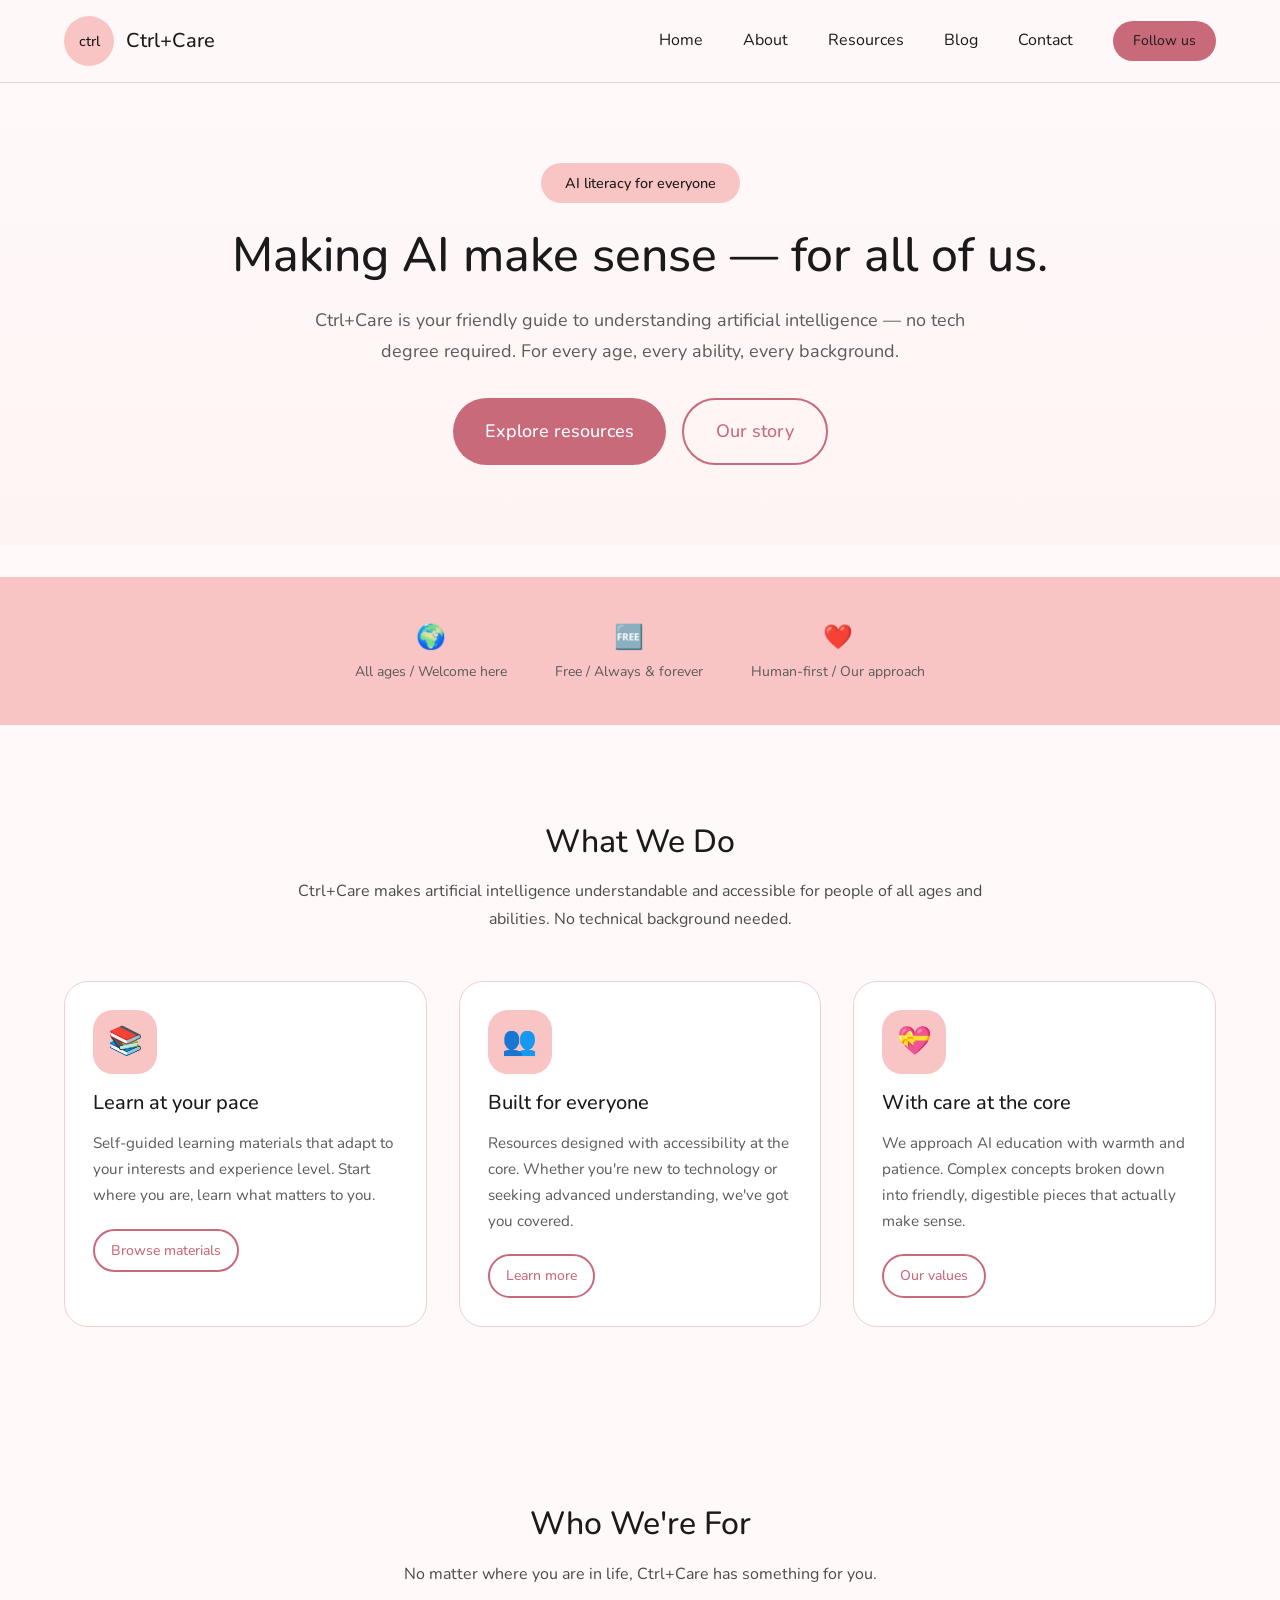
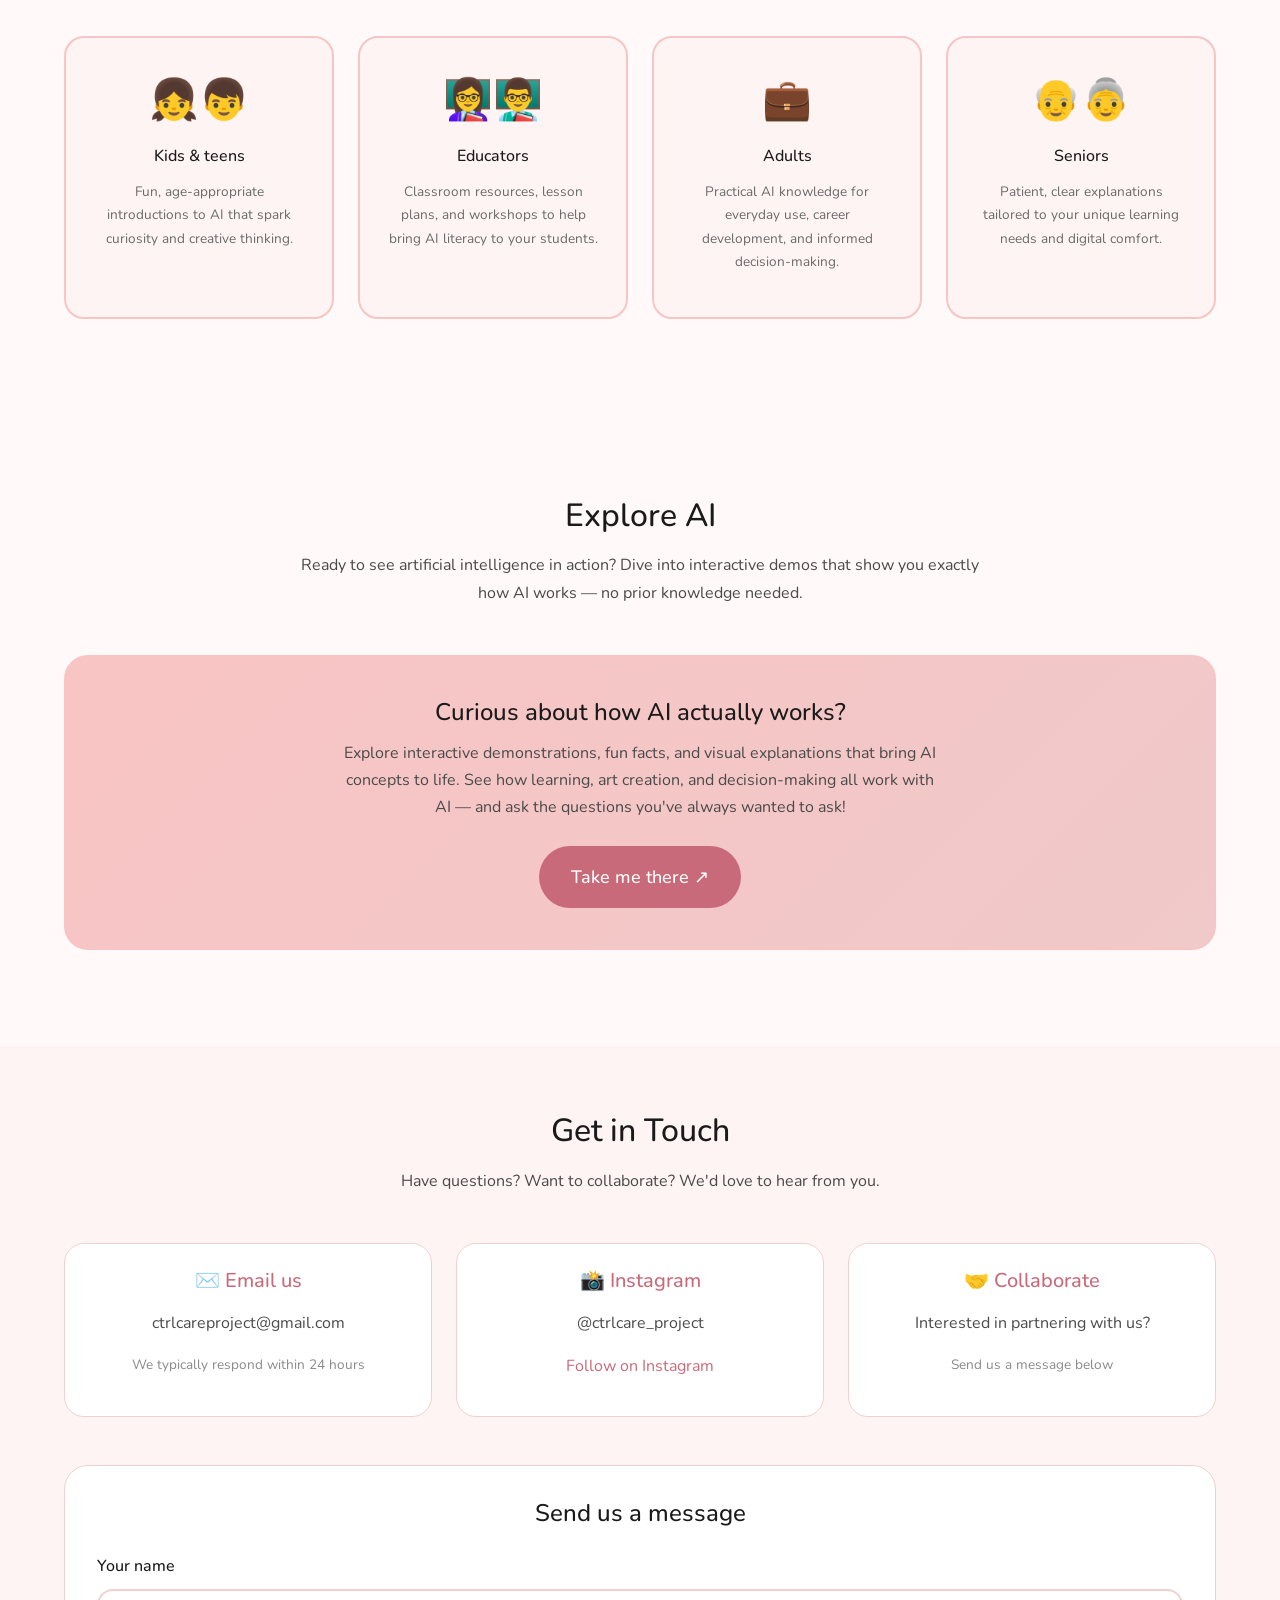
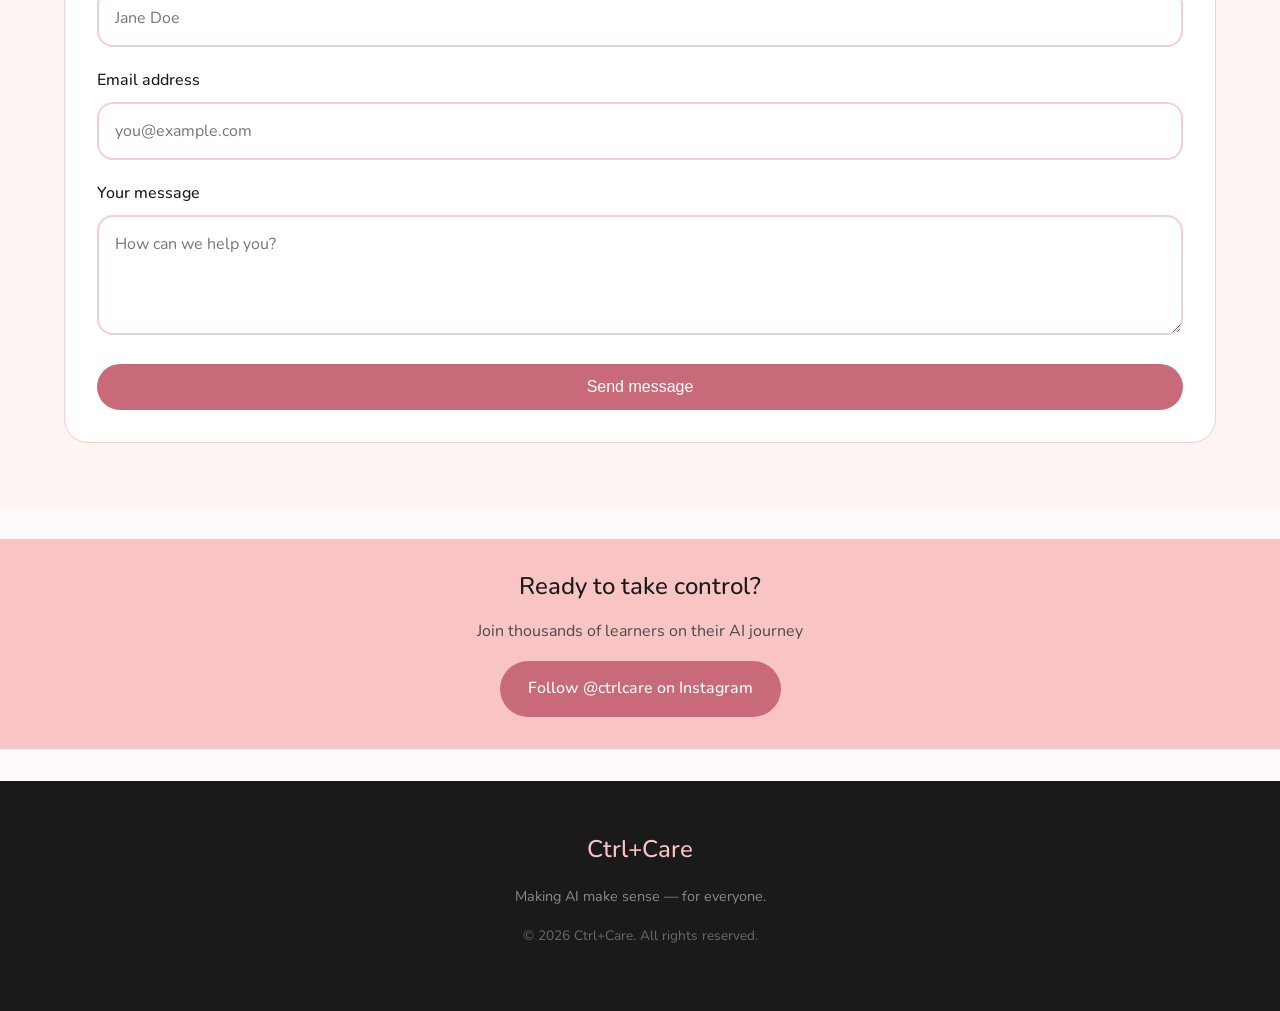
==== commit 03a030e2: "fix contact again :/" ====
--- a/index.html
+++ b/index.html
@@ -141,12 +141,12 @@
       <div class="info-grid">
         <div class="info-card">
           <h4>✉️ Email us</h4>
-          <p>hello@ctrlcare.org</p>
+          <p>ctrlcareproject@gmail.com</p>
           <p style="font-size: 0.85rem; color: #8a8a8a;">We typically respond within 24 hours</p>
         </div>
         <div class="info-card">
           <h4>📸 Instagram</h4>
-          <p>@ctrlcare</p>
+          <p>@ctrlcare_project</p>
           <a href="https://instagram.com" target="_blank" rel="noopener noreferrer" style="color: var(--accent);">Follow on Instagram</a>
         </div>
         <div class="info-card">
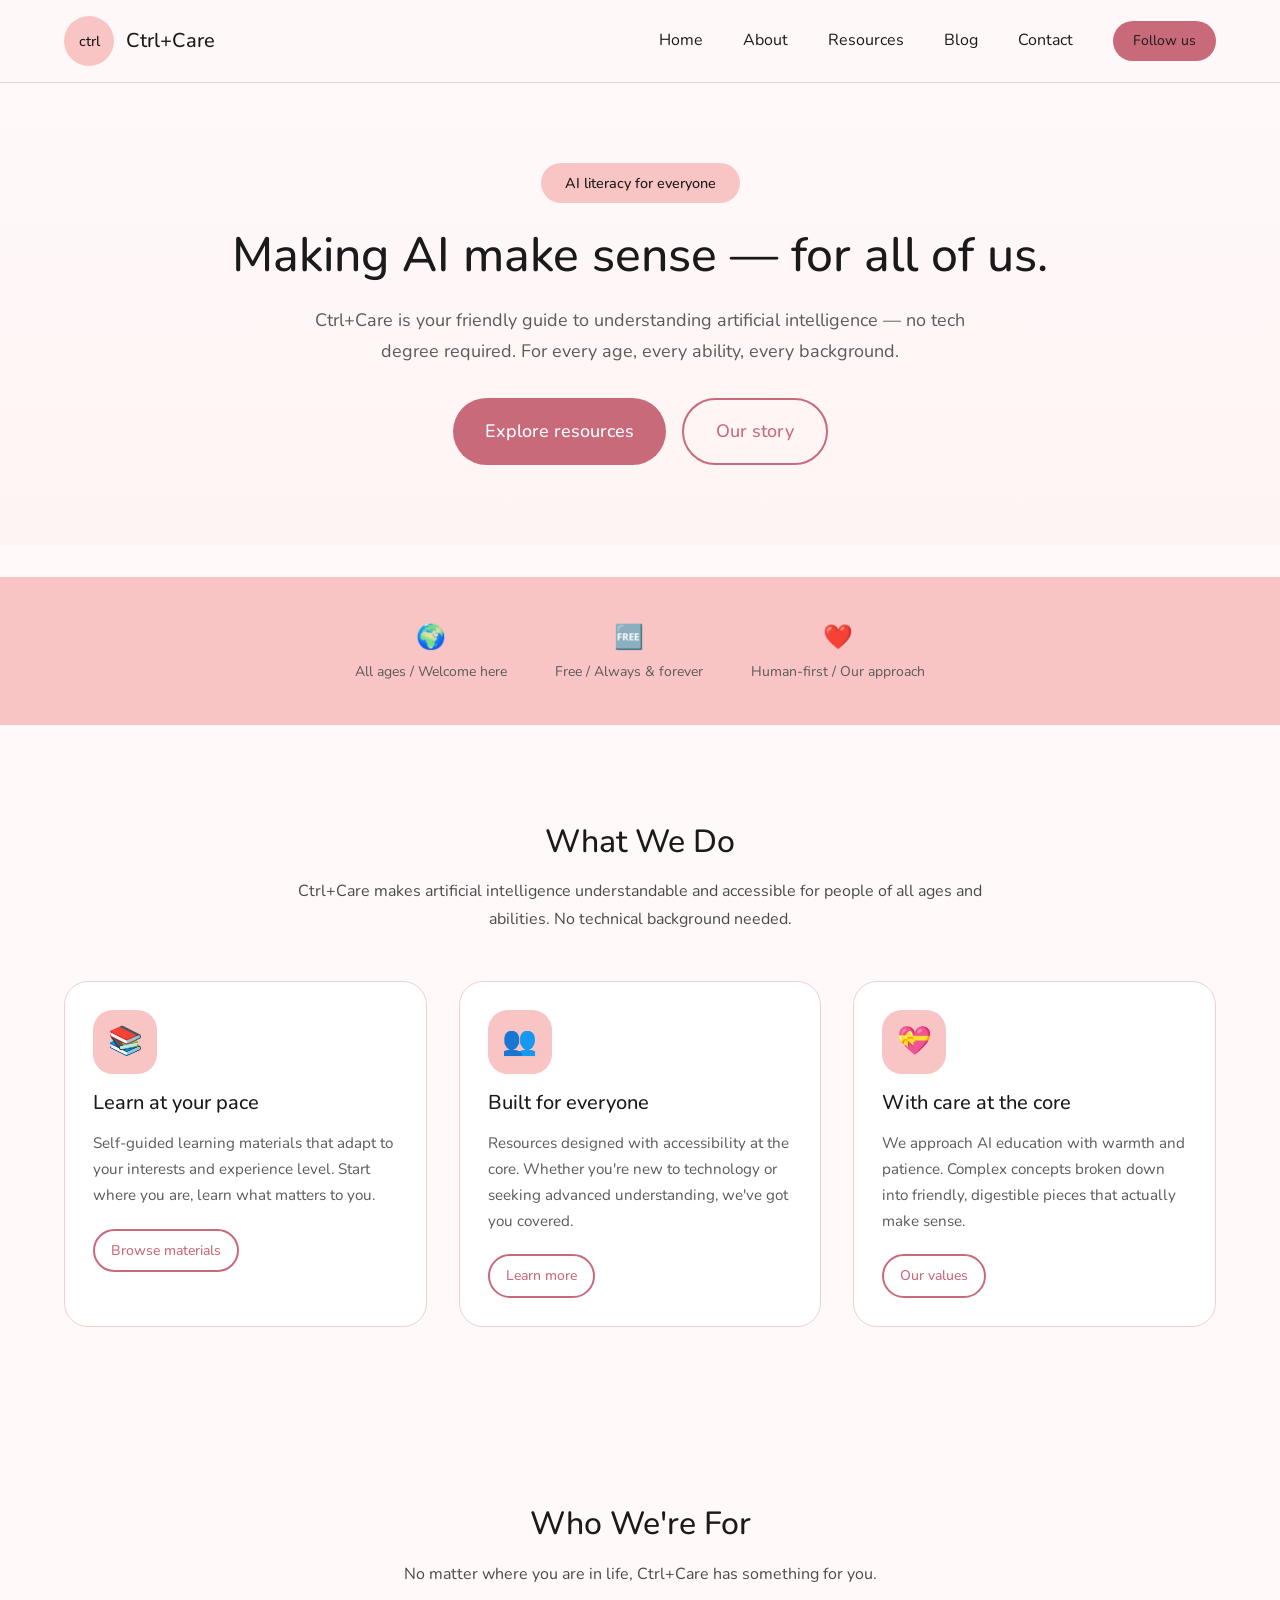
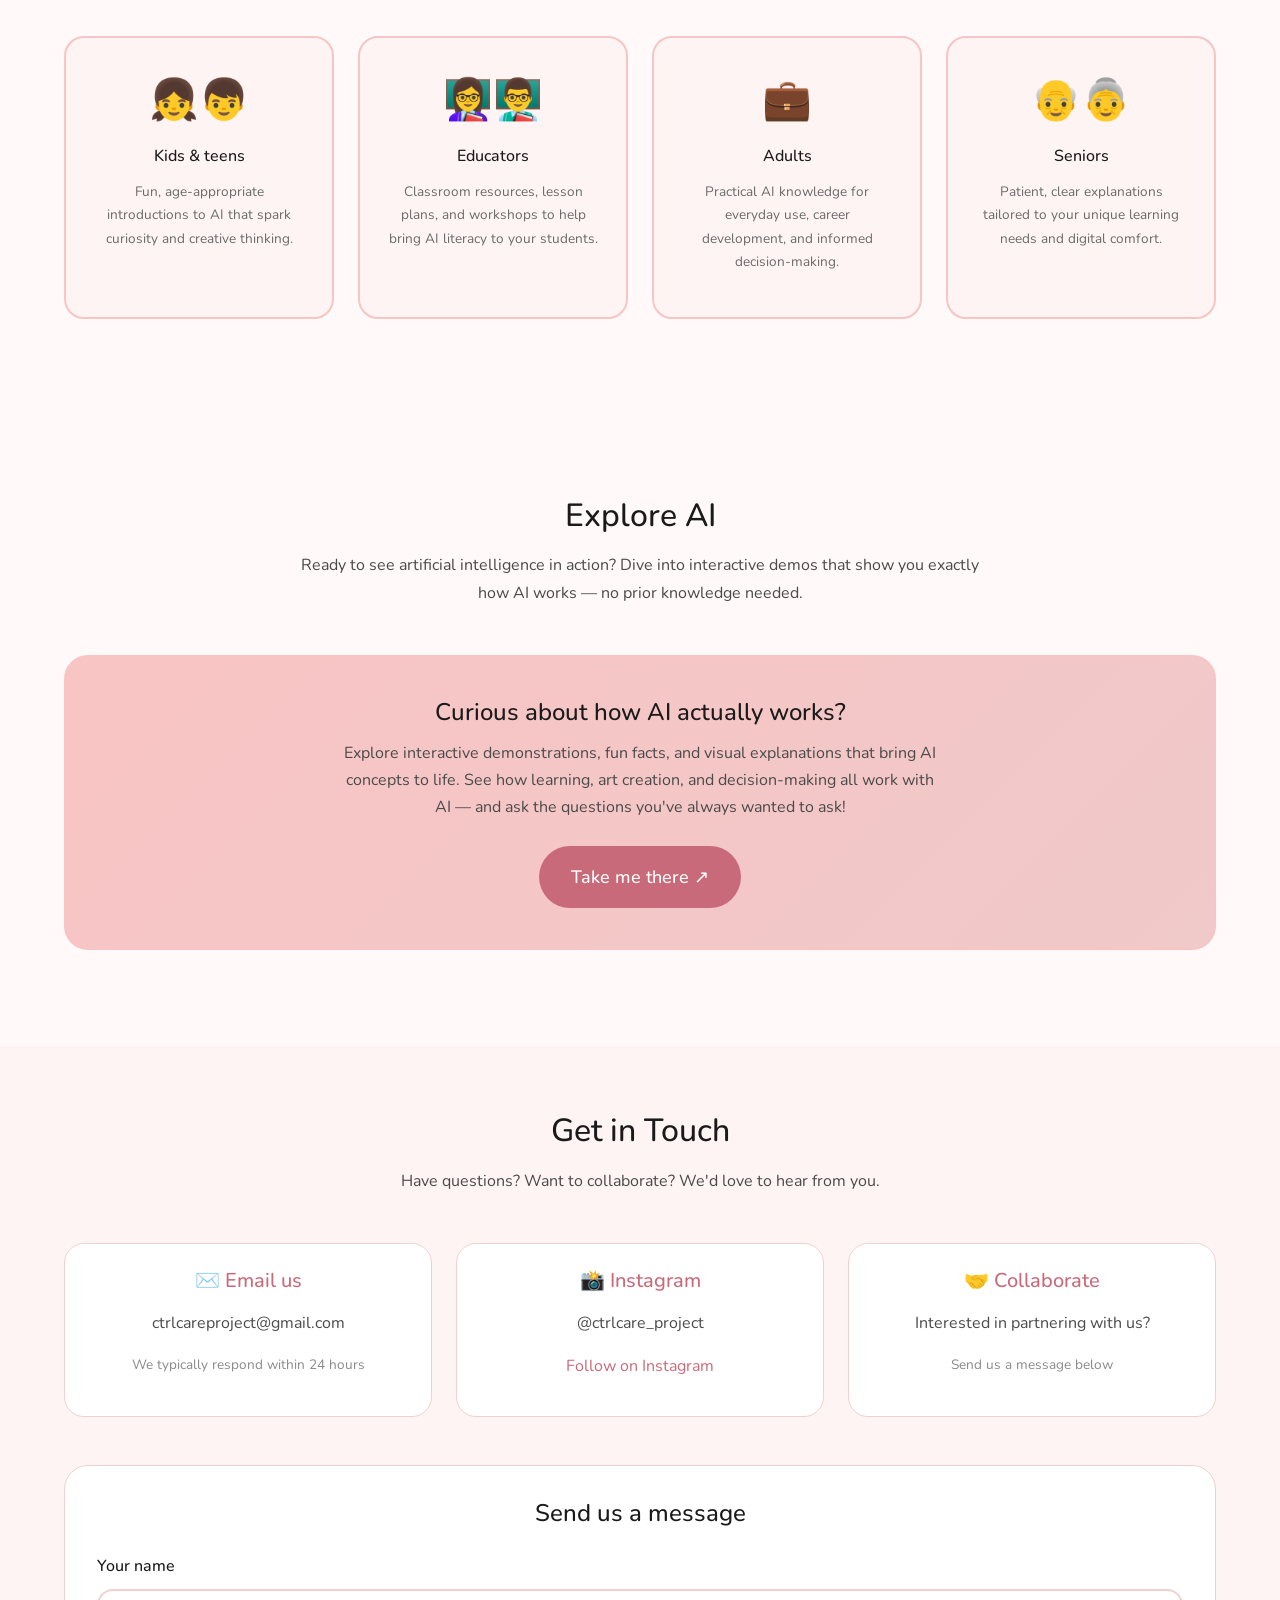
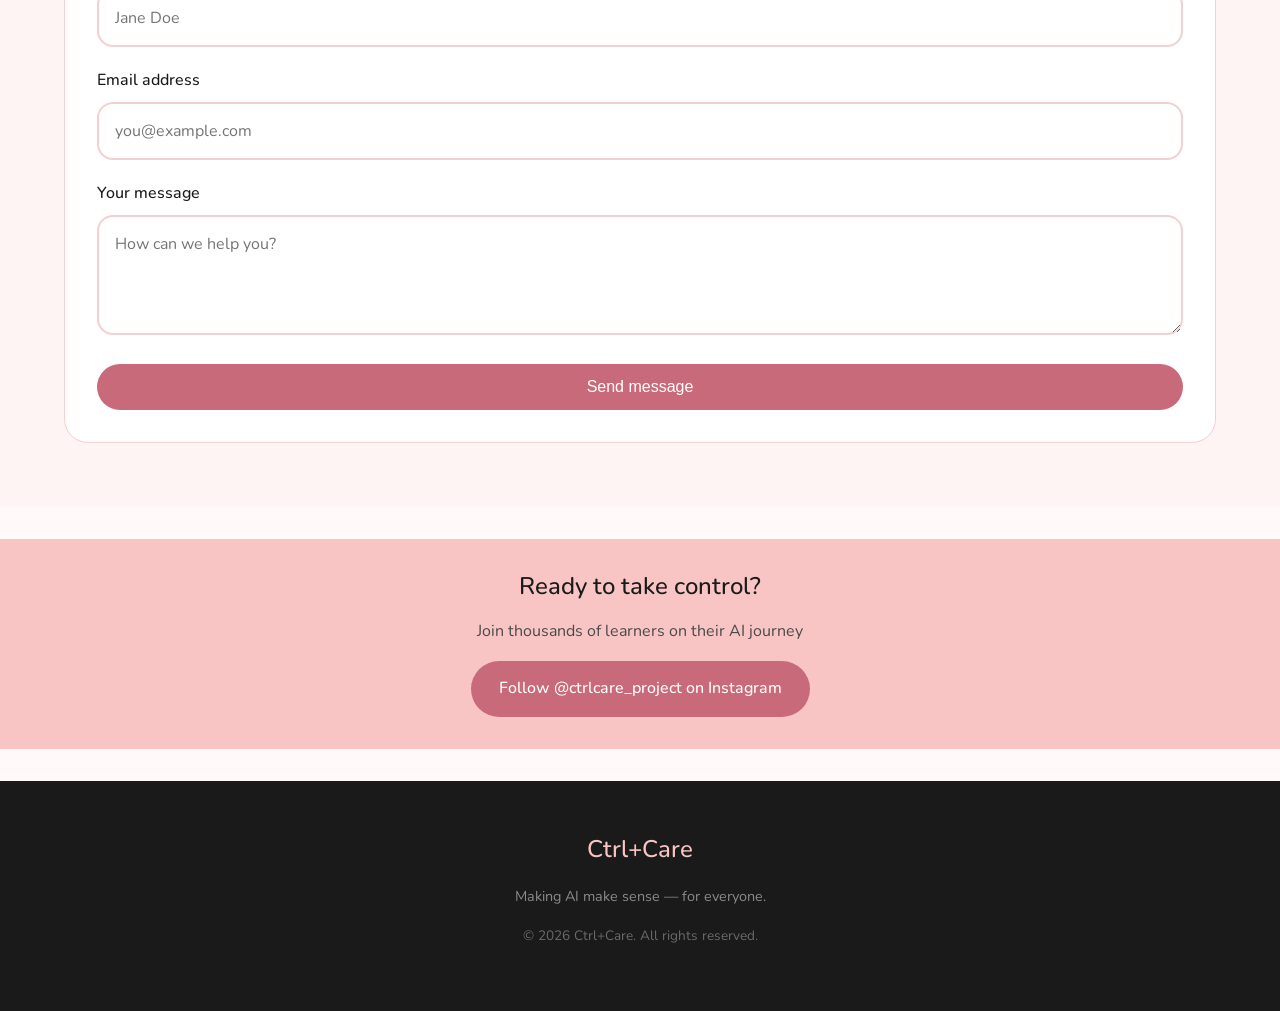
==== commit 501afb69: "fix index.html contact names" ====
--- a/index.html
+++ b/index.html
@@ -20,7 +20,7 @@
         <a href="resources.html">Resources</a>
         <a href="blog.html">Blog</a>
         <a href="contact.html">Contact</a>
-        <a href="https://instagram.com" target="_blank" rel="noopener noreferrer" class="btn btn-primary nav-follow-btn">Follow us</a>
+        <a href="https://www.instagram.com/ctrlcare_project/" target="_blank" rel="noopener noreferrer" class="btn btn-primary nav-follow-btn">Follow us</a>
       </div>
     </div>
   </nav>
@@ -147,7 +147,7 @@
         <div class="info-card">
           <h4>📸 Instagram</h4>
           <p>@ctrlcare_project</p>
-          <a href="https://instagram.com" target="_blank" rel="noopener noreferrer" style="color: var(--accent);">Follow on Instagram</a>
+          <a href="https://www.instagram.com/ctrlcare_project/" target="_blank" rel="noopener noreferrer" style="color: var(--accent);">Follow on Instagram</a>
         </div>
         <div class="info-card">
           <h4>🤝 Collaborate</h4>
@@ -180,7 +180,7 @@
     <div class="container">
       <h3>Ready to take control?</h3>
       <p style="margin-bottom: 1rem;">Join thousands of learners on their AI journey</p>
-      <a href="https://instagram.com" target="_blank" rel="noopener noreferrer" class="btn btn-primary">Follow @ctrlcare on Instagram</a>
+      <a href="https://www.instagram.com/ctrlcare_project/" target="_blank" rel="noopener noreferrer" class="btn btn-primary">Follow @ctrlcare_project on Instagram</a>
     </div>
   </div>
 
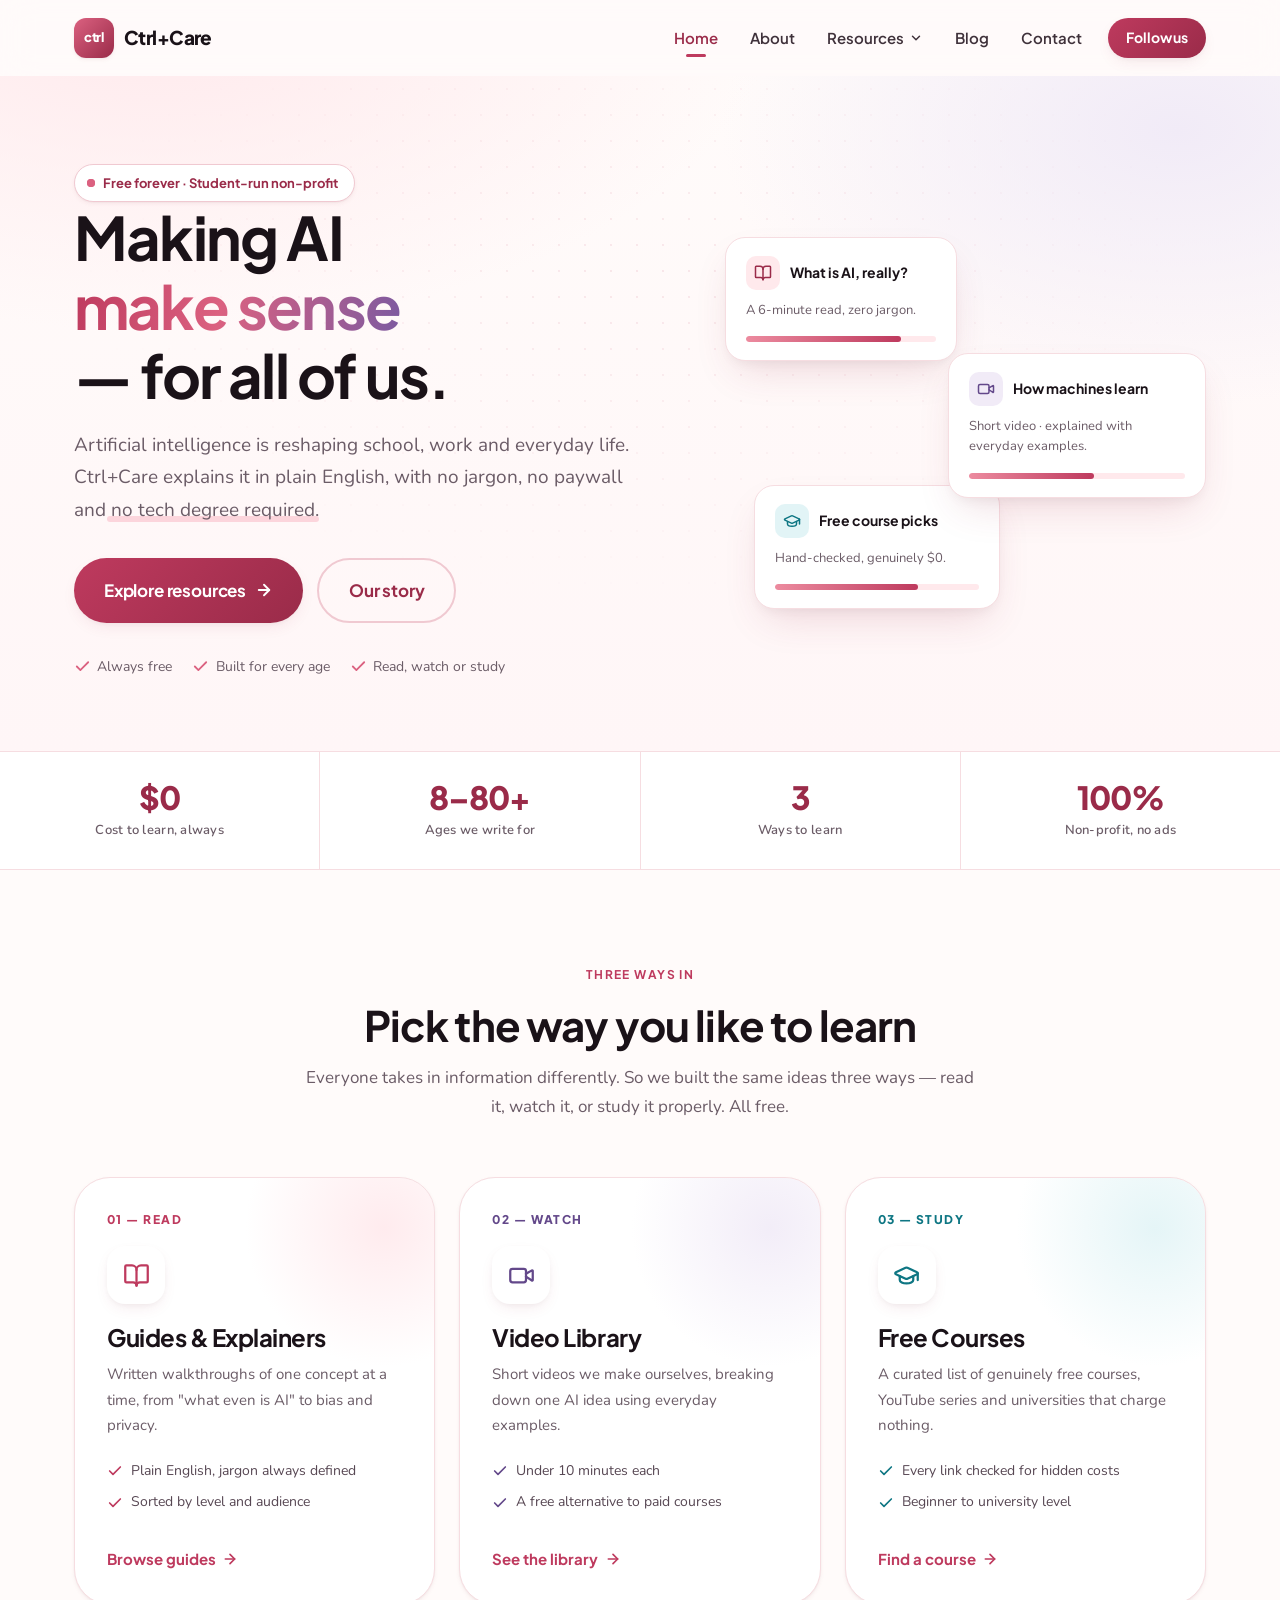
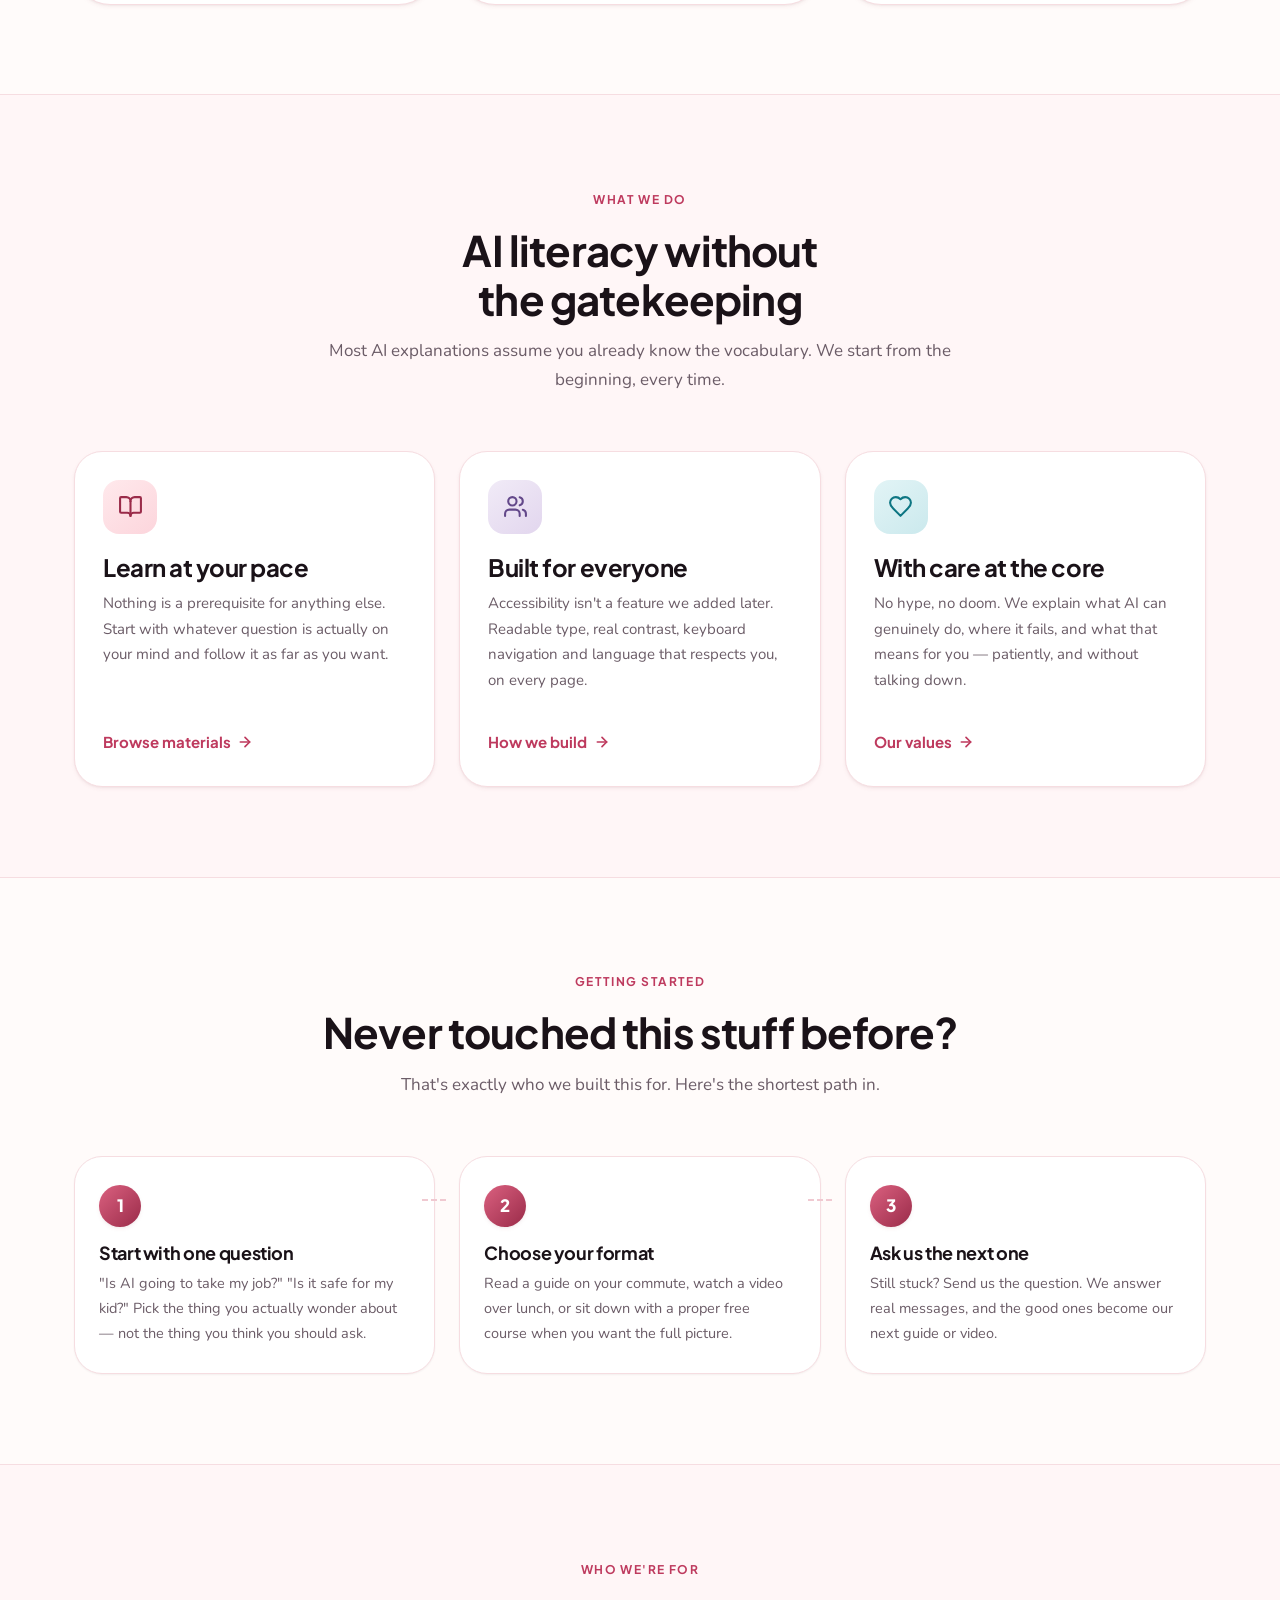
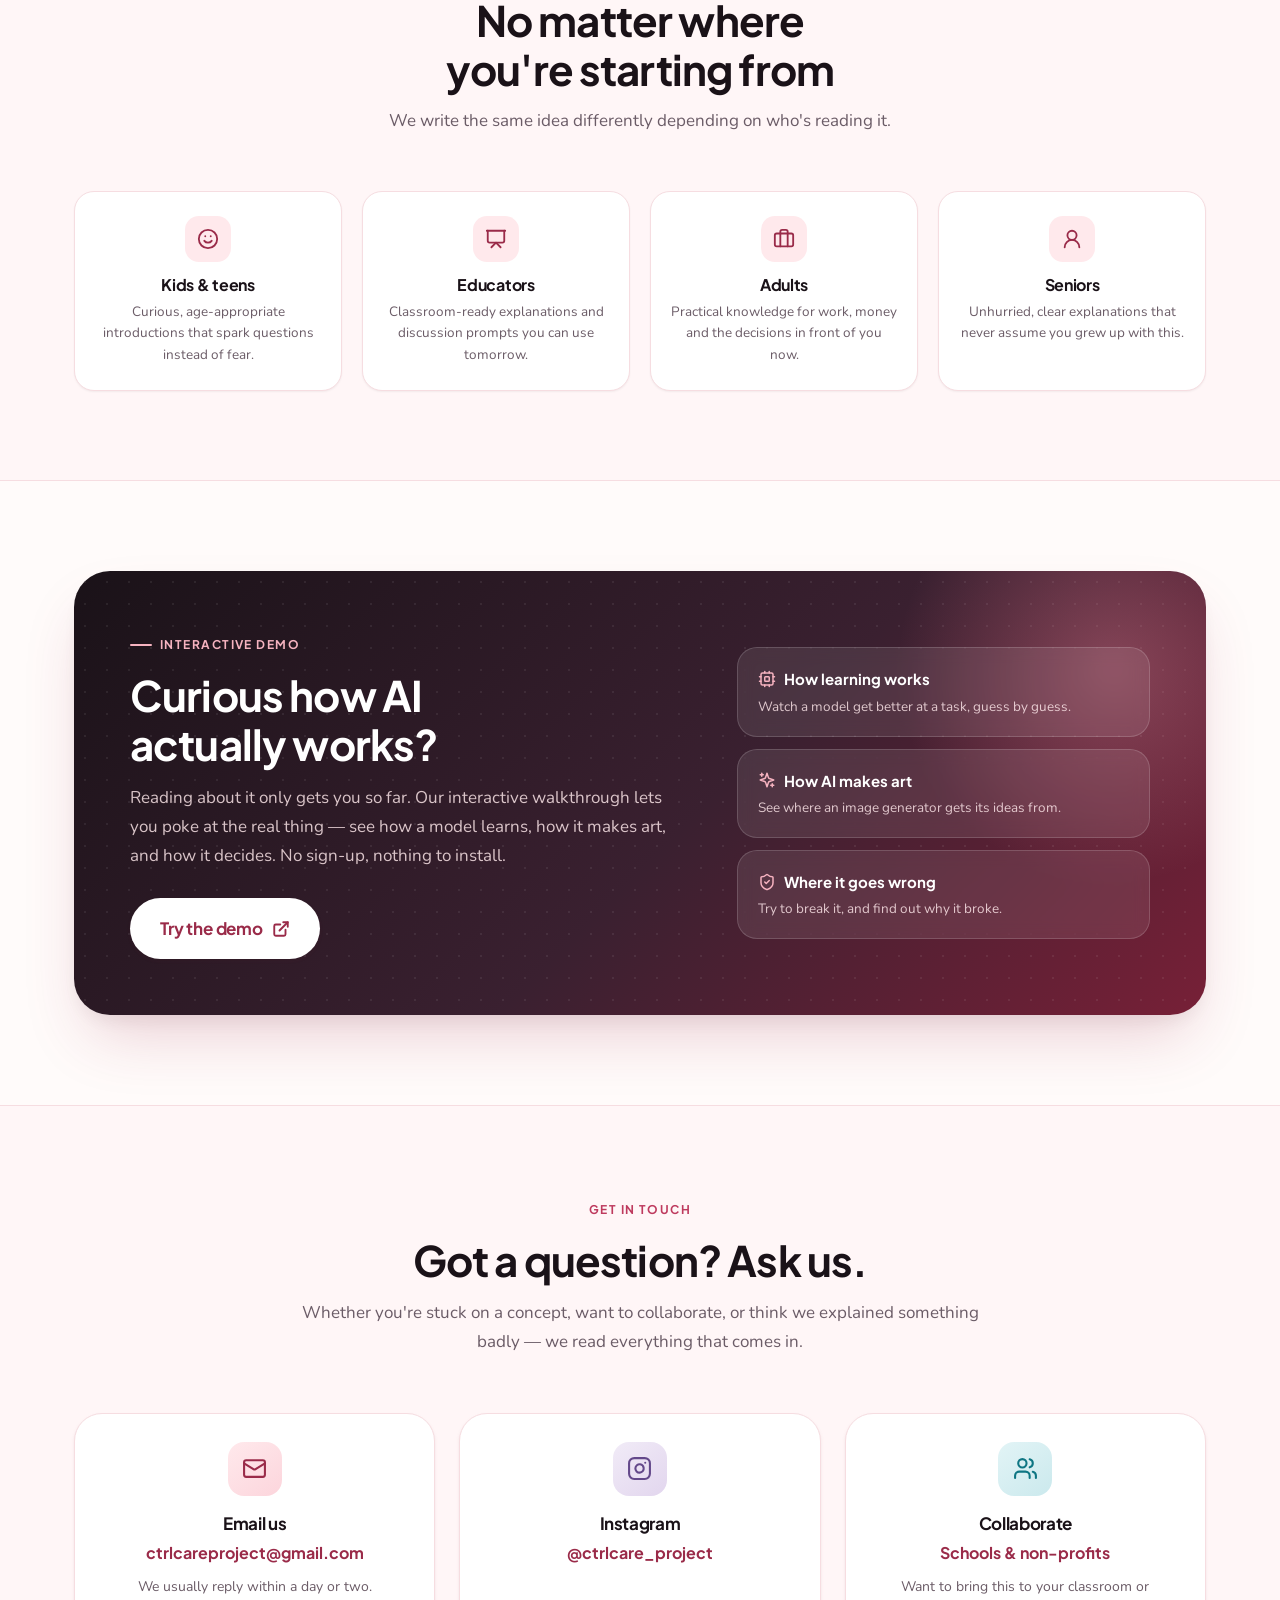
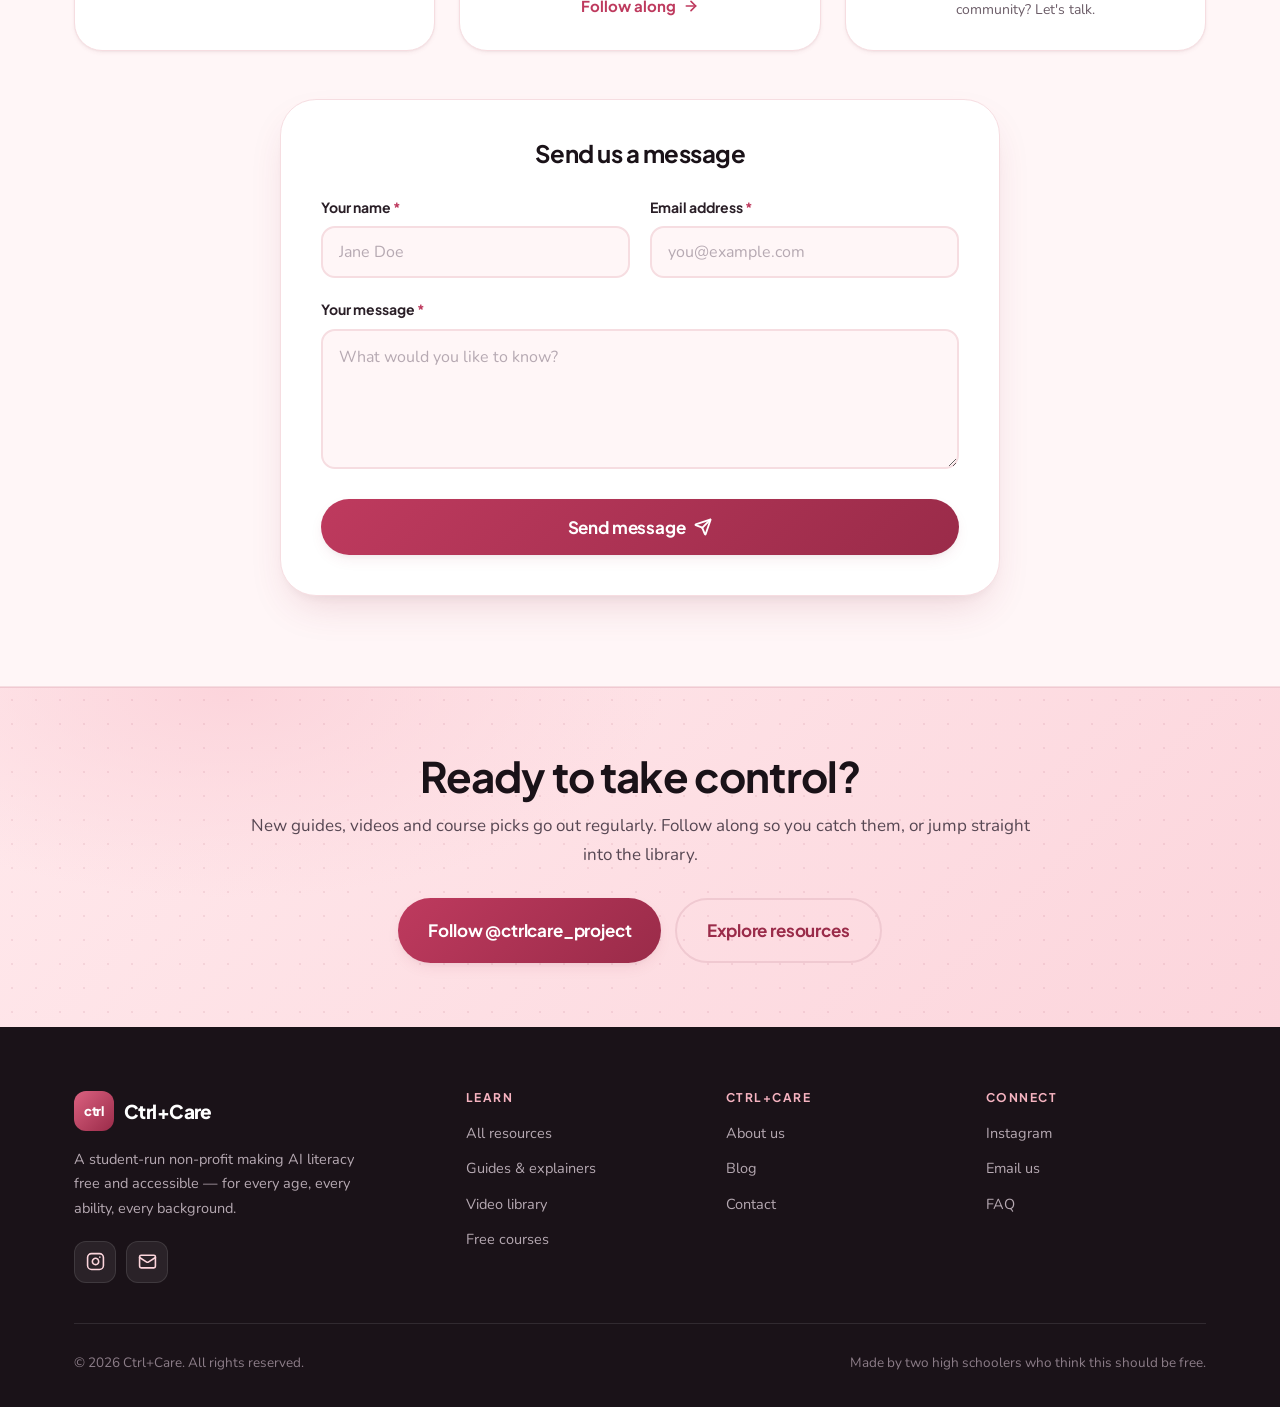
==== commit 07f3b668: "Redesign site and add Resources subpages Rebuild the design system for a warmer but more professiona" ====
--- a/index.html
+++ b/index.html
@@ -3,211 +3,626 @@
 <head>
   <meta charset="UTF-8">
   <meta name="viewport" content="width=device-width, initial-scale=1.0">
-  <title>Home - Ctrl+Care | AI Literacy for Everyone</title>
+  <title>Ctrl+Care — Making AI make sense, for everyone</title>
+  <meta name="description" content="Ctrl+Care is a student-run non-profit making AI literacy free and accessible. Read plain-English guides, watch short videos, and find the best free AI courses — no tech degree required.">
   <link rel="stylesheet" href="styles.css">
 </head>
 <body>
-  <!-- Navigation -->
+  <a class="skip-link" href="#main">Skip to content</a>
+
+  <!-- ============================ Navigation ============================ -->
   <nav class="nav">
     <div class="container nav-container">
       <a href="index.html" class="nav-logo">
-        <div class="nav-logo-circle">ctrl</div>
+        <span class="nav-logo-mark">ctrl</span>
         <span class="nav-brand">Ctrl+Care</span>
       </a>
+
       <div class="nav-links">
-        <a href="index.html">Home</a>
-        <a href="about.html">About</a>
-        <a href="resources.html">Resources</a>
-        <a href="blog.html">Blog</a>
-        <a href="contact.html">Contact</a>
-        <a href="https://www.instagram.com/ctrlcare_project/" target="_blank" rel="noopener noreferrer" class="btn btn-primary nav-follow-btn">Follow us</a>
-      </div>
+        <a class="nav-link" href="index.html" aria-current="page">Home</a>
+        <a class="nav-link" href="about.html">About</a>
+
+        <div class="nav-item">
+          <a class="nav-link" href="resources.html">
+            Resources
+            <svg class="nav-caret" width="14" height="14" viewBox="0 0 24 24" fill="none" stroke="currentColor" stroke-width="2.5" stroke-linecap="round" stroke-linejoin="round" aria-hidden="true"><path d="m6 9 6 6 6-6"/></svg>
+          </a>
+          <div class="nav-dropdown">
+            <a class="nav-drop-item" href="resources-guides.html">
+              <span class="nav-drop-icon">
+                <svg viewBox="0 0 24 24" fill="none" stroke="currentColor" stroke-width="2" stroke-linecap="round" stroke-linejoin="round" aria-hidden="true"><path d="M12 7v14"/><path d="M3 18a1 1 0 0 1-1-1V4a1 1 0 0 1 1-1h5a4 4 0 0 1 4 4 4 4 0 0 1 4-4h5a1 1 0 0 1 1 1v13a1 1 0 0 1-1 1h-6a3 3 0 0 0-3 3 3 3 0 0 0-3-3z"/></svg>
+              </span>
+              <span>
+                <span class="nav-drop-title">Guides &amp; Explainers</span>
+                <span class="nav-drop-desc">Written walkthroughs of AI concepts, in plain English</span>
+              </span>
+            </a>
+            <a class="nav-drop-item" href="resources-videos.html">
+              <span class="nav-drop-icon plum">
+                <svg viewBox="0 0 24 24" fill="none" stroke="currentColor" stroke-width="2" stroke-linecap="round" stroke-linejoin="round" aria-hidden="true"><path d="m16 13 5.223 3.482a.5.5 0 0 0 .777-.416V7.87a.5.5 0 0 0-.752-.432L16 10.5"/><rect x="2" y="6" width="14" height="12" rx="2"/></svg>
+              </span>
+              <span>
+                <span class="nav-drop-title">Video Library</span>
+                <span class="nav-drop-desc">Short videos we make, explaining one idea at a time</span>
+              </span>
+            </a>
+            <a class="nav-drop-item" href="resources-courses.html">
+              <span class="nav-drop-icon teal">
+                <svg viewBox="0 0 24 24" fill="none" stroke="currentColor" stroke-width="2" stroke-linecap="round" stroke-linejoin="round" aria-hidden="true"><path d="M21.42 10.922a1 1 0 0 0-.019-1.838L12.83 5.18a2 2 0 0 0-1.66 0L2.6 9.08a1 1 0 0 0 0 1.832l8.57 3.908a2 2 0 0 0 1.66 0z"/><path d="M22 10v6"/><path d="M6 12.5V16a6 3 0 0 0 12 0v-3.5"/></svg>
+              </span>
+              <span>
+                <span class="nav-drop-title">Free Courses</span>
+                <span class="nav-drop-desc">The best no-cost courses and channels, curated</span>
+              </span>
+            </a>
+          </div>
+        </div>
+
+        <a class="nav-link" href="blog.html">Blog</a>
+        <a class="nav-link" href="contact.html">Contact</a>
+        <a class="btn btn-primary btn-sm nav-cta" href="https://www.instagram.com/ctrlcare_project/" target="_blank" rel="noopener noreferrer">Follow us</a>
+      </div>
+
+      <button class="nav-toggle" type="button" aria-expanded="false" aria-controls="mobile-menu" aria-label="Open menu">
+        <span class="nav-toggle-bars" aria-hidden="true"><span></span><span></span><span></span></span>
+      </button>
     </div>
   </nav>
 
-  <!-- Hero Section -->
-  <section class="hero">
-    <div class="container">
-      <span class="hero-tag fade-in">AI literacy for everyone</span>
-      <h1 class="hero-title fade-in">Making AI make sense — for all of us.</h1>
-      <p class="hero-subtext fade-in">Ctrl+Care is your friendly guide to understanding artificial intelligence — no tech degree required. For every age, every ability, every background.</p>
-      <div class="hero-buttons fade-in">
-        <a href="resources.html" class="btn btn-primary btn-large">Explore resources</a>
-        <a href="about.html" class="btn btn-outline btn-large">Our story</a>
+  <div class="mobile-menu" id="mobile-menu">
+    <a class="mobile-link" href="index.html" aria-current="page">Home</a>
+    <a class="mobile-link" href="about.html">About</a>
+    <a class="mobile-link" href="resources.html">Resources</a>
+    <a class="mobile-sub" href="resources-guides.html">
+      <svg viewBox="0 0 24 24" fill="none" stroke="currentColor" stroke-width="2" stroke-linecap="round" stroke-linejoin="round" aria-hidden="true"><path d="m9 18 6-6-6-6"/></svg> Guides &amp; Explainers
+    </a>
+    <a class="mobile-sub" href="resources-videos.html">
+      <svg viewBox="0 0 24 24" fill="none" stroke="currentColor" stroke-width="2" stroke-linecap="round" stroke-linejoin="round" aria-hidden="true"><path d="m9 18 6-6-6-6"/></svg> Video Library
+    </a>
+    <a class="mobile-sub" href="resources-courses.html">
+      <svg viewBox="0 0 24 24" fill="none" stroke="currentColor" stroke-width="2" stroke-linecap="round" stroke-linejoin="round" aria-hidden="true"><path d="m9 18 6-6-6-6"/></svg> Free Courses
+    </a>
+    <a class="mobile-link" href="blog.html">Blog</a>
+    <a class="mobile-link" href="contact.html">Contact</a>
+    <a class="btn btn-primary btn-lg" href="https://www.instagram.com/ctrlcare_project/" target="_blank" rel="noopener noreferrer">Follow @ctrlcare_project</a>
+  </div>
+
+  <main id="main">
+
+    <!-- ============================== Hero ============================== -->
+    <section class="hero">
+      <div class="container">
+        <div class="hero-split">
+          <div data-reveal>
+            <span class="badge">
+              <span class="badge-dot" aria-hidden="true"></span>
+              Free forever &middot; Student-run non-profit
+            </span>
+
+            <h1 class="hero-title">
+              Making AI
+              <span class="grad-text">make sense</span><br>
+              — for all of us.
+            </h1>
+
+            <p class="hero-sub">
+              Artificial intelligence is reshaping school, work and everyday life. Ctrl+Care
+              explains it in plain English, with no jargon, no paywall and
+              <span class="underline-swash">no tech degree required</span>.
+            </p>
+
+            <div class="hero-actions">
+              <a class="btn btn-primary btn-lg" href="resources.html">
+                Explore resources
+                <svg class="btn-arrow" viewBox="0 0 24 24" fill="none" stroke="currentColor" stroke-width="2.5" stroke-linecap="round" stroke-linejoin="round" aria-hidden="true"><path d="M5 12h14"/><path d="m12 5 7 7-7 7"/></svg>
+              </a>
+              <a class="btn btn-outline btn-lg" href="about.html">Our story</a>
+            </div>
+
+            <div class="hero-proof">
+              <span class="hero-proof-item">
+                <svg viewBox="0 0 24 24" fill="none" stroke="currentColor" stroke-width="2.5" stroke-linecap="round" stroke-linejoin="round" aria-hidden="true"><path d="M20 6 9 17l-5-5"/></svg>
+                Always free
+              </span>
+              <span class="hero-proof-item">
+                <svg viewBox="0 0 24 24" fill="none" stroke="currentColor" stroke-width="2.5" stroke-linecap="round" stroke-linejoin="round" aria-hidden="true"><path d="M20 6 9 17l-5-5"/></svg>
+                Built for every age
+              </span>
+              <span class="hero-proof-item">
+                <svg viewBox="0 0 24 24" fill="none" stroke="currentColor" stroke-width="2.5" stroke-linecap="round" stroke-linejoin="round" aria-hidden="true"><path d="M20 6 9 17l-5-5"/></svg>
+                Read, watch or study
+              </span>
+            </div>
+          </div>
+
+          <!-- Decorative floating cards that preview the three formats -->
+          <div class="hero-visual" aria-hidden="true">
+            <div class="float-card float-card-1">
+              <div class="float-head">
+                <span class="float-icon">
+                  <svg viewBox="0 0 24 24" fill="none" stroke="currentColor" stroke-width="2" stroke-linecap="round" stroke-linejoin="round"><path d="M12 7v14"/><path d="M3 18a1 1 0 0 1-1-1V4a1 1 0 0 1 1-1h5a4 4 0 0 1 4 4 4 4 0 0 1 4-4h5a1 1 0 0 1 1 1v13a1 1 0 0 1-1 1h-6a3 3 0 0 0-3 3 3 3 0 0 0-3-3z"/></svg>
+                </span>
+                <span class="float-title">What is AI, really?</span>
+              </div>
+              <p class="float-text">A 6-minute read, zero jargon.</p>
+              <div class="float-bar"><span style="--w: 82%"></span></div>
+            </div>
+
+            <div class="float-card float-card-2">
+              <div class="float-head">
+                <span class="float-icon plum">
+                  <svg viewBox="0 0 24 24" fill="none" stroke="currentColor" stroke-width="2" stroke-linecap="round" stroke-linejoin="round"><path d="m16 13 5.223 3.482a.5.5 0 0 0 .777-.416V7.87a.5.5 0 0 0-.752-.432L16 10.5"/><rect x="2" y="6" width="14" height="12" rx="2"/></svg>
+                </span>
+                <span class="float-title">How machines learn</span>
+              </div>
+              <p class="float-text">Short video &middot; explained with everyday examples.</p>
+              <div class="float-bar"><span style="--w: 58%"></span></div>
+            </div>
+
+            <div class="float-card float-card-3">
+              <div class="float-head">
+                <span class="float-icon teal">
+                  <svg viewBox="0 0 24 24" fill="none" stroke="currentColor" stroke-width="2" stroke-linecap="round" stroke-linejoin="round"><path d="M21.42 10.922a1 1 0 0 0-.019-1.838L12.83 5.18a2 2 0 0 0-1.66 0L2.6 9.08a1 1 0 0 0 0 1.832l8.57 3.908a2 2 0 0 0 1.66 0z"/><path d="M22 10v6"/><path d="M6 12.5V16a6 3 0 0 0 12 0v-3.5"/></svg>
+                </span>
+                <span class="float-title">Free course picks</span>
+              </div>
+              <p class="float-text">Hand-checked, genuinely $0.</p>
+              <div class="float-bar"><span style="--w: 70%"></span></div>
+            </div>
+          </div>
+        </div>
+      </div>
+    </section>
+
+    <!-- =========================== Trust strip =========================== -->
+    <div class="trust-strip">
+      <div class="trust-item">
+        <span class="trust-value">$0</span>
+        <span class="trust-label">Cost to learn, always</span>
+      </div>
+      <div class="trust-item">
+        <span class="trust-value">8&ndash;80+</span>
+        <span class="trust-label">Ages we write for</span>
+      </div>
+      <div class="trust-item">
+        <span class="trust-value">3</span>
+        <span class="trust-label">Ways to learn</span>
+      </div>
+      <div class="trust-item">
+        <span class="trust-value">100%</span>
+        <span class="trust-label">Non-profit, no ads</span>
       </div>
     </div>
-  </section>
-
-  <!-- Stats Bar -->
-  <div class="stats-bar">
-    <div class="stat-item">
-      <span class="stat-number">🌍</span>
-      <span class="stat-label">All ages / Welcome here</span>
-    </div>
-    <div class="stat-item">
-      <span class="stat-number">🆓</span>
-      <span class="stat-label">Free / Always & forever</span>
-    </div>
-    <div class="stat-item">
-      <span class="stat-number">❤️</span>
-      <span class="stat-label">Human-first / Our approach</span>
-    </div>
-  </div>
-
-  <!-- What We Do Section -->
-  <section class="section">
-    <div class="container">
-      <div class="section-header">
-        <h2>What We Do</h2>
-        <p>Ctrl+Care makes artificial intelligence understandable and accessible for people of all ages and abilities. No technical background needed.</p>
-      </div>
-      <div class="card-grid">
-        <div class="card magic-card">
-          <div class="card-icon">📚</div>
-          <h3 class="card-title">Learn at your pace</h3>
-          <p class="card-text">Self-guided learning materials that adapt to your interests and experience level. Start where you are, learn what matters to you.</p>
-          <a href="resources.html" class="btn btn-outline" style="font-size: 0.875rem; padding: 0.5rem 1rem;">Browse materials</a>
-        </div>
-        <div class="card magic-card">
-          <div class="card-icon">👥</div>
-          <h3 class="card-title">Built for everyone</h3>
-          <p class="card-text">Resources designed with accessibility at the core. Whether you're new to technology or seeking advanced understanding, we've got you covered.</p>
-          <a href="about.html" class="btn btn-outline" style="font-size: 0.875rem; padding: 0.5rem 1rem;">Learn more</a>
-        </div>
-        <div class="card magic-card">
-          <div class="card-icon">💝</div>
-          <h3 class="card-title">With care at the core</h3>
-          <p class="card-text">We approach AI education with warmth and patience. Complex concepts broken down into friendly, digestible pieces that actually make sense.</p>
-          <a href="about.html" class="btn btn-outline" style="font-size: 0.875rem; padding: 0.5rem 1rem;">Our values</a>
-        </div>
-      </div>
-    </div>
-  </section>
-
-  <!-- Who We're For Section -->
-  <section class="section">
-    <div class="container">
-      <div class="section-header">
-        <h2>Who We're For</h2>
-        <p>No matter where you are in life, Ctrl+Care has something for you.</p>
-      </div>
-      <div class="audience-grid">
-        <div class="audience-card">
-          <div class="audience-icon">👧👦</div>
-          <h3 class="audience-title">Kids & teens</h3>
-          <p class="audience-desc">Fun, age-appropriate introductions to AI that spark curiosity and creative thinking.</p>
-        </div>
-        <div class="audience-card">
-          <div class="audience-icon">👩‍🏫👨‍🏫</div>
-          <h3 class="audience-title">Educators</h3>
-          <p class="audience-desc">Classroom resources, lesson plans, and workshops to help bring AI literacy to your students.</p>
-        </div>
-        <div class="audience-card">
-          <div class="audience-icon">💼</div>
-          <h3 class="audience-title">Adults</h3>
-          <p class="audience-desc">Practical AI knowledge for everyday use, career development, and informed decision-making.</p>
-        </div>
-        <div class="audience-card">
-          <div class="audience-icon">👴👵</div>
-          <h3 class="audience-title">Seniors</h3>
-          <p class="audience-desc">Patient, clear explanations tailored to your unique learning needs and digital comfort.</p>
-        </div>
-      </div>
-    </div>
-  </section>
-
-  <!-- Explore AI Section -->
-  <section class="section">
-    <div class="container">
-      <div class="section-header">
-        <h2>Explore AI</h2>
-        <p>Ready to see artificial intelligence in action? Dive into interactive demos that show you exactly how AI works — no prior knowledge needed.</p>
-      </div>
-      <div class="featured-card">
-        <h3>Curious about how AI actually works?</h3>
-        <p style="max-width: 600px; margin: 0 auto 1.5rem;">Explore interactive demonstrations, fun facts, and visual explanations that bring AI concepts to life. See how learning, art creation, and decision-making all work with AI — and ask the questions you've always wanted to ask!</p>
-        <a href="https://weight-cedar-11472425.figma.site" target="_blank" rel="noopener noreferrer" class="btn btn-primary btn-large">Take me there ↗</a>
-      </div>
-    </div>
-  </section>
-
-  <!-- Contact Section -->
-  <section class="section" style="background-color: var(--bg-light);">
-    <div class="container">
-      <div class="section-header">
-        <h2>Get in Touch</h2>
-        <p>Have questions? Want to collaborate? We'd love to hear from you.</p>
-      </div>
-      <div class="info-grid">
-        <div class="info-card">
-          <h4>✉️ Email us</h4>
-          <p>ctrlcareproject@gmail.com</p>
-          <p style="font-size: 0.85rem; color: #8a8a8a;">We typically respond within 24 hours</p>
-        </div>
-        <div class="info-card">
-          <h4>📸 Instagram</h4>
-          <p>@ctrlcare_project</p>
-          <a href="https://www.instagram.com/ctrlcare_project/" target="_blank" rel="noopener noreferrer" style="color: var(--accent);">Follow on Instagram</a>
-        </div>
-        <div class="info-card">
-          <h4>🤝 Collaborate</h4>
-          <p>Interested in partnering with us?</p>
-          <p style="font-size: 0.85rem; color: #8a8a8a;">Send us a message below</p>
-        </div>
-      </div>
-      <form class="magic-card" style="padding: 2rem;" action="https://formspree.io/f/xlgoaeap" method="POST">
-        <input type="hidden" name="_next" value="https://ctrlcareproject.org/contact.html?sent=true">
-        <h3 style="text-align: center; margin-bottom: 1.5rem;">Send us a message</h3>
-        <div class="form-group">
-          <label for="name" class="form-label">Your name</label>
-          <input type="text" id="name" name="name" class="form-input" placeholder="Jane Doe" required>
-        </div>
-        <div class="form-group">
-          <label for="email" class="form-label">Email address</label>
-          <input type="email" id="email" name="email" class="form-input" placeholder="you@example.com" required>
-        </div>
-        <div class="form-group">
-          <label for="message" class="form-label">Your message</label>
-          <textarea id="message" name="message" class="form-textarea" placeholder="How can we help you?" required></textarea>
-        </div>
-        <button type="submit" class="btn btn-primary" style="width: 100%;">Send message</button>
-      </form>
-    </div>
-  </section>
-
-  <!-- Pink CTA Strip -->
-  <div class="cta-strip">
-    <div class="container">
-      <h3>Ready to take control?</h3>
-      <p style="margin-bottom: 1rem;">Join thousands of learners on their AI journey</p>
-      <a href="https://www.instagram.com/ctrlcare_project/" target="_blank" rel="noopener noreferrer" class="btn btn-primary">Follow @ctrlcare_project on Instagram</a>
-    </div>
-  </div>
-
-  <!-- Footer -->
+
+    <!-- ========================= Three pathways ========================= -->
+    <section class="section">
+      <div class="container">
+        <div class="section-head" data-reveal>
+          <span class="eyebrow">Three ways in</span>
+          <h2>Pick the way you like to learn</h2>
+          <p>
+            Everyone takes in information differently. So we built the same ideas three
+            ways &mdash; read it, watch it, or study it properly. All free.
+          </p>
+        </div>
+
+        <div class="grid grid-3" data-reveal-group>
+          <a class="pathway pw-rose" href="resources-guides.html">
+            <span class="pathway-num">01 &mdash; READ</span>
+            <span class="pathway-icon">
+              <svg viewBox="0 0 24 24" fill="none" stroke="currentColor" stroke-width="2" stroke-linecap="round" stroke-linejoin="round" aria-hidden="true"><path d="M12 7v14"/><path d="M3 18a1 1 0 0 1-1-1V4a1 1 0 0 1 1-1h5a4 4 0 0 1 4 4 4 4 0 0 1 4-4h5a1 1 0 0 1 1 1v13a1 1 0 0 1-1 1h-6a3 3 0 0 0-3 3 3 3 0 0 0-3-3z"/></svg>
+            </span>
+            <h3>Guides &amp; Explainers</h3>
+            <p>Written walkthroughs of one concept at a time, from "what even is AI" to bias and privacy.</p>
+            <ul class="pathway-list">
+              <li>
+                <svg viewBox="0 0 24 24" fill="none" stroke="currentColor" stroke-width="2.5" stroke-linecap="round" stroke-linejoin="round" aria-hidden="true"><path d="M20 6 9 17l-5-5"/></svg>
+                Plain English, jargon always defined
+              </li>
+              <li>
+                <svg viewBox="0 0 24 24" fill="none" stroke="currentColor" stroke-width="2.5" stroke-linecap="round" stroke-linejoin="round" aria-hidden="true"><path d="M20 6 9 17l-5-5"/></svg>
+                Sorted by level and audience
+              </li>
+            </ul>
+            <span class="pathway-foot link-arrow">
+              Browse guides
+              <svg viewBox="0 0 24 24" fill="none" stroke="currentColor" stroke-width="2.5" stroke-linecap="round" stroke-linejoin="round" aria-hidden="true"><path d="M5 12h14"/><path d="m12 5 7 7-7 7"/></svg>
+            </span>
+          </a>
+
+          <a class="pathway pw-plum" href="resources-videos.html">
+            <span class="pathway-num">02 &mdash; WATCH</span>
+            <span class="pathway-icon">
+              <svg viewBox="0 0 24 24" fill="none" stroke="currentColor" stroke-width="2" stroke-linecap="round" stroke-linejoin="round" aria-hidden="true"><path d="m16 13 5.223 3.482a.5.5 0 0 0 .777-.416V7.87a.5.5 0 0 0-.752-.432L16 10.5"/><rect x="2" y="6" width="14" height="12" rx="2"/></svg>
+            </span>
+            <h3>Video Library</h3>
+            <p>Short videos we make ourselves, breaking down one AI idea using everyday examples.</p>
+            <ul class="pathway-list">
+              <li>
+                <svg viewBox="0 0 24 24" fill="none" stroke="currentColor" stroke-width="2.5" stroke-linecap="round" stroke-linejoin="round" aria-hidden="true"><path d="M20 6 9 17l-5-5"/></svg>
+                Under 10 minutes each
+              </li>
+              <li>
+                <svg viewBox="0 0 24 24" fill="none" stroke="currentColor" stroke-width="2.5" stroke-linecap="round" stroke-linejoin="round" aria-hidden="true"><path d="M20 6 9 17l-5-5"/></svg>
+                A free alternative to paid courses
+              </li>
+            </ul>
+            <span class="pathway-foot link-arrow">
+              See the library
+              <svg viewBox="0 0 24 24" fill="none" stroke="currentColor" stroke-width="2.5" stroke-linecap="round" stroke-linejoin="round" aria-hidden="true"><path d="M5 12h14"/><path d="m12 5 7 7-7 7"/></svg>
+            </span>
+          </a>
+
+          <a class="pathway pw-teal" href="resources-courses.html">
+            <span class="pathway-num">03 &mdash; STUDY</span>
+            <span class="pathway-icon">
+              <svg viewBox="0 0 24 24" fill="none" stroke="currentColor" stroke-width="2" stroke-linecap="round" stroke-linejoin="round" aria-hidden="true"><path d="M21.42 10.922a1 1 0 0 0-.019-1.838L12.83 5.18a2 2 0 0 0-1.66 0L2.6 9.08a1 1 0 0 0 0 1.832l8.57 3.908a2 2 0 0 0 1.66 0z"/><path d="M22 10v6"/><path d="M6 12.5V16a6 3 0 0 0 12 0v-3.5"/></svg>
+            </span>
+            <h3>Free Courses</h3>
+            <p>A curated list of genuinely free courses, YouTube series and universities that charge nothing.</p>
+            <ul class="pathway-list">
+              <li>
+                <svg viewBox="0 0 24 24" fill="none" stroke="currentColor" stroke-width="2.5" stroke-linecap="round" stroke-linejoin="round" aria-hidden="true"><path d="M20 6 9 17l-5-5"/></svg>
+                Every link checked for hidden costs
+              </li>
+              <li>
+                <svg viewBox="0 0 24 24" fill="none" stroke="currentColor" stroke-width="2.5" stroke-linecap="round" stroke-linejoin="round" aria-hidden="true"><path d="M20 6 9 17l-5-5"/></svg>
+                Beginner to university level
+              </li>
+            </ul>
+            <span class="pathway-foot link-arrow">
+              Find a course
+              <svg viewBox="0 0 24 24" fill="none" stroke="currentColor" stroke-width="2.5" stroke-linecap="round" stroke-linejoin="round" aria-hidden="true"><path d="M5 12h14"/><path d="m12 5 7 7-7 7"/></svg>
+            </span>
+          </a>
+        </div>
+      </div>
+    </section>
+
+    <!-- ========================== What we do ========================== -->
+    <section class="section section-sunk">
+      <div class="container">
+        <div class="section-head" data-reveal>
+          <span class="eyebrow">What we do</span>
+          <h2>AI literacy without the gatekeeping</h2>
+          <p>
+            Most AI explanations assume you already know the vocabulary. We start from
+            the beginning, every time.
+          </p>
+        </div>
+
+        <div class="grid grid-3" data-reveal-group>
+          <div class="card">
+            <span class="card-icon" aria-hidden="true">
+              <svg viewBox="0 0 24 24" fill="none" stroke="currentColor" stroke-width="2" stroke-linecap="round" stroke-linejoin="round"><path d="M12 7v14"/><path d="M3 18a1 1 0 0 1-1-1V4a1 1 0 0 1 1-1h5a4 4 0 0 1 4 4 4 4 0 0 1 4-4h5a1 1 0 0 1 1 1v13a1 1 0 0 1-1 1h-6a3 3 0 0 0-3 3 3 3 0 0 0-3-3z"/></svg>
+            </span>
+            <h3>Learn at your pace</h3>
+            <p>
+              Nothing is a prerequisite for anything else. Start with whatever question is
+              actually on your mind and follow it as far as you want.
+            </p>
+            <div class="card-foot">
+              <a class="link-arrow" href="resources.html">
+                Browse materials
+                <svg viewBox="0 0 24 24" fill="none" stroke="currentColor" stroke-width="2.5" stroke-linecap="round" stroke-linejoin="round" aria-hidden="true"><path d="M5 12h14"/><path d="m12 5 7 7-7 7"/></svg>
+              </a>
+            </div>
+          </div>
+
+          <div class="card">
+            <span class="card-icon plum" aria-hidden="true">
+              <svg viewBox="0 0 24 24" fill="none" stroke="currentColor" stroke-width="2" stroke-linecap="round" stroke-linejoin="round"><path d="M16 21v-2a4 4 0 0 0-4-4H6a4 4 0 0 0-4 4v2"/><circle cx="9" cy="7" r="4"/><path d="M22 21v-2a4 4 0 0 0-3-3.87"/><path d="M16 3.13a4 4 0 0 1 0 7.75"/></svg>
+            </span>
+            <h3>Built for everyone</h3>
+            <p>
+              Accessibility isn't a feature we added later. Readable type, real contrast,
+              keyboard navigation and language that respects you, on every page.
+            </p>
+            <div class="card-foot">
+              <a class="link-arrow" href="about.html">
+                How we build
+                <svg viewBox="0 0 24 24" fill="none" stroke="currentColor" stroke-width="2.5" stroke-linecap="round" stroke-linejoin="round" aria-hidden="true"><path d="M5 12h14"/><path d="m12 5 7 7-7 7"/></svg>
+              </a>
+            </div>
+          </div>
+
+          <div class="card">
+            <span class="card-icon teal" aria-hidden="true">
+              <svg viewBox="0 0 24 24" fill="none" stroke="currentColor" stroke-width="2" stroke-linecap="round" stroke-linejoin="round"><path d="M19 14c1.49-1.46 3-3.21 3-5.5A5.5 5.5 0 0 0 16.5 3c-1.76 0-3 .5-4.5 2-1.5-1.5-2.74-2-4.5-2A5.5 5.5 0 0 0 2 8.5c0 2.3 1.5 4.05 3 5.5l7 7Z"/></svg>
+            </span>
+            <h3>With care at the core</h3>
+            <p>
+              No hype, no doom. We explain what AI can genuinely do, where it fails, and
+              what that means for you &mdash; patiently, and without talking down.
+            </p>
+            <div class="card-foot">
+              <a class="link-arrow" href="about.html">
+                Our values
+                <svg viewBox="0 0 24 24" fill="none" stroke="currentColor" stroke-width="2.5" stroke-linecap="round" stroke-linejoin="round" aria-hidden="true"><path d="M5 12h14"/><path d="m12 5 7 7-7 7"/></svg>
+              </a>
+            </div>
+          </div>
+        </div>
+      </div>
+    </section>
+
+    <!-- ========================= How to start ========================= -->
+    <section class="section">
+      <div class="container">
+        <div class="section-head" data-reveal>
+          <span class="eyebrow">Getting started</span>
+          <h2>Never touched this stuff before?</h2>
+          <p>That's exactly who we built this for. Here's the shortest path in.</p>
+        </div>
+
+        <div class="steps" data-reveal-group>
+          <div class="step">
+            <h4>Start with one question</h4>
+            <p>
+              "Is AI going to take my job?" "Is it safe for my kid?" Pick the thing you
+              actually wonder about &mdash; not the thing you think you should ask.
+            </p>
+          </div>
+          <div class="step">
+            <h4>Choose your format</h4>
+            <p>
+              Read a guide on your commute, watch a video over lunch, or sit down with a
+              proper free course when you want the full picture.
+            </p>
+          </div>
+          <div class="step">
+            <h4>Ask us the next one</h4>
+            <p>
+              Still stuck? Send us the question. We answer real messages, and the good ones
+              become our next guide or video.
+            </p>
+          </div>
+        </div>
+      </div>
+    </section>
+
+    <!-- ========================== Who we're for ========================== -->
+    <section class="section section-sunk">
+      <div class="container">
+        <div class="section-head" data-reveal>
+          <span class="eyebrow">Who we're for</span>
+          <h2>No matter where you're starting from</h2>
+          <p>We write the same idea differently depending on who's reading it.</p>
+        </div>
+
+        <div class="grid grid-4" data-reveal-group>
+          <div class="tile">
+            <span class="tile-icon" aria-hidden="true">
+              <svg viewBox="0 0 24 24" fill="none" stroke="currentColor" stroke-width="2" stroke-linecap="round" stroke-linejoin="round"><circle cx="12" cy="12" r="10"/><path d="M8 14s1.5 2 4 2 4-2 4-2"/><line x1="9" x2="9.01" y1="9" y2="9"/><line x1="15" x2="15.01" y1="9" y2="9"/></svg>
+            </span>
+            <h4>Kids &amp; teens</h4>
+            <p>Curious, age-appropriate introductions that spark questions instead of fear.</p>
+          </div>
+          <div class="tile">
+            <span class="tile-icon" aria-hidden="true">
+              <svg viewBox="0 0 24 24" fill="none" stroke="currentColor" stroke-width="2" stroke-linecap="round" stroke-linejoin="round"><path d="M2 3h20"/><path d="M21 3v11a2 2 0 0 1-2 2H5a2 2 0 0 1-2-2V3"/><path d="m7 21 5-5 5 5"/></svg>
+            </span>
+            <h4>Educators</h4>
+            <p>Classroom-ready explanations and discussion prompts you can use tomorrow.</p>
+          </div>
+          <div class="tile">
+            <span class="tile-icon" aria-hidden="true">
+              <svg viewBox="0 0 24 24" fill="none" stroke="currentColor" stroke-width="2" stroke-linecap="round" stroke-linejoin="round"><path d="M16 20V4a2 2 0 0 0-2-2h-4a2 2 0 0 0-2 2v16"/><rect width="20" height="14" x="2" y="6" rx="2"/></svg>
+            </span>
+            <h4>Adults</h4>
+            <p>Practical knowledge for work, money and the decisions in front of you now.</p>
+          </div>
+          <div class="tile">
+            <span class="tile-icon" aria-hidden="true">
+              <svg viewBox="0 0 24 24" fill="none" stroke="currentColor" stroke-width="2" stroke-linecap="round" stroke-linejoin="round"><circle cx="12" cy="8" r="5"/><path d="M20 21a8 8 0 0 0-16 0"/></svg>
+            </span>
+            <h4>Seniors</h4>
+            <p>Unhurried, clear explanations that never assume you grew up with this.</p>
+          </div>
+        </div>
+      </div>
+    </section>
+
+    <!-- =========================== Explore AI =========================== -->
+    <section class="section">
+      <div class="container">
+        <div class="panel" data-reveal>
+          <div class="panel-split">
+            <div>
+              <span class="eyebrow">Interactive demo</span>
+              <h2>Curious how AI actually works?</h2>
+              <p class="mt-2">
+                Reading about it only gets you so far. Our interactive walkthrough lets you
+                poke at the real thing &mdash; see how a model learns, how it makes art, and
+                how it decides. No sign-up, nothing to install.
+              </p>
+              <div class="hero-actions mt-3" style="margin-bottom: 0;">
+                <a class="btn btn-soft btn-lg" href="https://weight-cedar-11472425.figma.site" target="_blank" rel="noopener noreferrer">
+                  Try the demo
+                  <svg viewBox="0 0 24 24" fill="none" stroke="currentColor" stroke-width="2.5" stroke-linecap="round" stroke-linejoin="round" aria-hidden="true"><path d="M15 3h6v6"/><path d="M10 14 21 3"/><path d="M18 13v6a2 2 0 0 1-2 2H5a2 2 0 0 1-2-2V8a2 2 0 0 1 2-2h6"/></svg>
+                </a>
+              </div>
+            </div>
+
+            <div class="stack-sm">
+              <div class="glass">
+                <span class="glass-title">
+                  <svg viewBox="0 0 24 24" fill="none" stroke="currentColor" stroke-width="2" stroke-linecap="round" stroke-linejoin="round" aria-hidden="true"><rect width="16" height="16" x="4" y="4" rx="2"/><rect width="6" height="6" x="9" y="9" rx="1"/><path d="M15 2v2"/><path d="M15 20v2"/><path d="M2 15h2"/><path d="M2 9h2"/><path d="M20 15h2"/><path d="M20 9h2"/><path d="M9 2v2"/><path d="M9 20v2"/></svg>
+                  How learning works
+                </span>
+                <p>Watch a model get better at a task, guess by guess.</p>
+              </div>
+              <div class="glass">
+                <span class="glass-title">
+                  <svg viewBox="0 0 24 24" fill="none" stroke="currentColor" stroke-width="2" stroke-linecap="round" stroke-linejoin="round" aria-hidden="true"><path d="m12 3-1.9 5.8a2 2 0 0 1-1.287 1.288L3 12l5.8 1.9a2 2 0 0 1 1.288 1.287L12 21l1.9-5.8a2 2 0 0 1 1.287-1.288L21 12l-5.8-1.9a2 2 0 0 1-1.288-1.287z"/><path d="M5 3v4"/><path d="M19 17v4"/><path d="M3 5h4"/><path d="M17 19h4"/></svg>
+                  How AI makes art
+                </span>
+                <p>See where an image generator gets its ideas from.</p>
+              </div>
+              <div class="glass">
+                <span class="glass-title">
+                  <svg viewBox="0 0 24 24" fill="none" stroke="currentColor" stroke-width="2" stroke-linecap="round" stroke-linejoin="round" aria-hidden="true"><path d="M20 13c0 5-3.5 7.5-7.66 8.95a1 1 0 0 1-.67-.01C7.5 20.5 4 18 4 13V6a1 1 0 0 1 1-1c2 0 4.5-1.2 6.24-2.72a1.17 1.17 0 0 1 1.52 0C14.51 3.81 17 5 19 5a1 1 0 0 1 1 1z"/><path d="m9 12 2 2 4-4"/></svg>
+                  Where it goes wrong
+                </span>
+                <p>Try to break it, and find out why it broke.</p>
+              </div>
+            </div>
+          </div>
+        </div>
+      </div>
+    </section>
+
+    <!-- ============================ Contact ============================ -->
+    <section class="section section-sunk">
+      <div class="container">
+        <div class="section-head" data-reveal>
+          <span class="eyebrow">Get in touch</span>
+          <h2>Got a question? Ask us.</h2>
+          <p>
+            Whether you're stuck on a concept, want to collaborate, or think we explained
+            something badly &mdash; we read everything that comes in.
+          </p>
+        </div>
+
+        <div class="grid grid-3 mt-3" data-reveal-group style="margin-bottom: 3rem;">
+          <div class="contact-card">
+            <span class="card-icon" aria-hidden="true">
+              <svg viewBox="0 0 24 24" fill="none" stroke="currentColor" stroke-width="2" stroke-linecap="round" stroke-linejoin="round"><rect width="20" height="16" x="2" y="4" rx="2"/><path d="m22 7-8.97 5.7a1.94 1.94 0 0 1-2.06 0L2 7"/></svg>
+            </span>
+            <h3>Email us</h3>
+            <a class="contact-value" href="mailto:ctrlcareproject@gmail.com">ctrlcareproject@gmail.com</a>
+            <p class="mt-1">We usually reply within a day or two.</p>
+          </div>
+
+          <div class="contact-card">
+            <span class="card-icon plum" aria-hidden="true">
+              <svg viewBox="0 0 24 24" fill="none" stroke="currentColor" stroke-width="2" stroke-linecap="round" stroke-linejoin="round"><rect width="20" height="20" x="2" y="2" rx="5"/><path d="M16 11.37A4 4 0 1 1 12.63 8 4 4 0 0 1 16 11.37z"/><line x1="17.5" x2="17.5" y1="6.5" y2="6.5"/></svg>
+            </span>
+            <h3>Instagram</h3>
+            <span class="contact-value">@ctrlcare_project</span>
+            <div class="card-foot">
+              <a class="link-arrow" href="https://www.instagram.com/ctrlcare_project/" target="_blank" rel="noopener noreferrer">
+                Follow along
+                <svg viewBox="0 0 24 24" fill="none" stroke="currentColor" stroke-width="2.5" stroke-linecap="round" stroke-linejoin="round" aria-hidden="true"><path d="M5 12h14"/><path d="m12 5 7 7-7 7"/></svg>
+              </a>
+            </div>
+          </div>
+
+          <div class="contact-card">
+            <span class="card-icon teal" aria-hidden="true">
+              <svg viewBox="0 0 24 24" fill="none" stroke="currentColor" stroke-width="2" stroke-linecap="round" stroke-linejoin="round"><path d="M16 21v-2a4 4 0 0 0-4-4H6a4 4 0 0 0-4 4v2"/><circle cx="9" cy="7" r="4"/><path d="M22 21v-2a4 4 0 0 0-3-3.87"/><path d="M16 3.13a4 4 0 0 1 0 7.75"/></svg>
+            </span>
+            <h3>Collaborate</h3>
+            <span class="contact-value">Schools &amp; non-profits</span>
+            <p class="mt-1">Want to bring this to your classroom or community? Let's talk.</p>
+          </div>
+        </div>
+
+        <form class="form-card mx-auto" style="max-width: 720px;" action="https://formspree.io/f/xlgoaeap" method="POST" data-reveal>
+          <input type="hidden" name="_next" value="https://ctrlcareproject.org/contact.html?sent=true">
+          <h3 class="text-center" style="margin-bottom: 1.75rem;">Send us a message</h3>
+
+          <div class="form-row">
+            <div class="form-group">
+              <label class="form-label" for="name">Your name <span class="req">*</span></label>
+              <input class="form-input" type="text" id="name" name="name" placeholder="Jane Doe" required>
+            </div>
+            <div class="form-group">
+              <label class="form-label" for="email">Email address <span class="req">*</span></label>
+              <input class="form-input" type="email" id="email" name="email" placeholder="you@example.com" required>
+            </div>
+          </div>
+
+          <div class="form-group">
+            <label class="form-label" for="message">Your message <span class="req">*</span></label>
+            <textarea class="form-textarea" id="message" name="message" placeholder="What would you like to know?" required></textarea>
+          </div>
+
+          <button class="btn btn-primary btn-lg btn-block" type="submit">
+            Send message
+            <svg viewBox="0 0 24 24" fill="none" stroke="currentColor" stroke-width="2.5" stroke-linecap="round" stroke-linejoin="round" aria-hidden="true"><path d="M14.536 21.686a.5.5 0 0 0 .937-.024l6.5-19a.496.496 0 0 0-.635-.635l-19 6.5a.5.5 0 0 0-.024.937l7.93 3.18a2 2 0 0 1 1.112 1.11z"/><path d="m21.854 2.147-10.94 10.939"/></svg>
+          </button>
+        </form>
+      </div>
+    </section>
+
+    <!-- ============================== CTA ============================== -->
+    <section class="cta">
+      <div class="container">
+        <h2>Ready to take control?</h2>
+        <p>
+          New guides, videos and course picks go out regularly. Follow along so you catch
+          them, or jump straight into the library.
+        </p>
+        <div class="cta-actions">
+          <a class="btn btn-primary btn-lg" href="https://www.instagram.com/ctrlcare_project/" target="_blank" rel="noopener noreferrer">
+            Follow @ctrlcare_project
+          </a>
+          <a class="btn btn-outline btn-lg" href="resources.html">Explore resources</a>
+        </div>
+      </div>
+    </section>
+  </main>
+
+  <!-- ============================== Footer ============================== -->
   <footer class="footer">
     <div class="container">
-      <div class="footer-brand">Ctrl+Care</div>
-      <p class="footer-tagline">Making AI make sense — for everyone.</p>
-      <p class="footer-copyright">© 2026 Ctrl+Care. All rights reserved.</p>
+      <div class="footer-grid">
+        <div>
+          <div class="footer-brand-row">
+            <span class="nav-logo-mark">ctrl</span>
+            <span class="footer-brand">Ctrl+Care</span>
+          </div>
+          <p class="footer-about">
+            A student-run non-profit making AI literacy free and accessible &mdash; for every
+            age, every ability, every background.
+          </p>
+          <div class="social-row">
+            <a class="social" href="https://www.instagram.com/ctrlcare_project/" target="_blank" rel="noopener noreferrer" aria-label="Ctrl+Care on Instagram">
+              <svg viewBox="0 0 24 24" fill="none" stroke="currentColor" stroke-width="2" stroke-linecap="round" stroke-linejoin="round" aria-hidden="true"><rect width="20" height="20" x="2" y="2" rx="5"/><path d="M16 11.37A4 4 0 1 1 12.63 8 4 4 0 0 1 16 11.37z"/><line x1="17.5" x2="17.5" y1="6.5" y2="6.5"/></svg>
+            </a>
+            <a class="social" href="mailto:ctrlcareproject@gmail.com" aria-label="Email Ctrl+Care">
+              <svg viewBox="0 0 24 24" fill="none" stroke="currentColor" stroke-width="2" stroke-linecap="round" stroke-linejoin="round" aria-hidden="true"><rect width="20" height="16" x="2" y="4" rx="2"/><path d="m22 7-8.97 5.7a1.94 1.94 0 0 1-2.06 0L2 7"/></svg>
+            </a>
+          </div>
+        </div>
+
+        <div>
+          <h4>Learn</h4>
+          <ul class="footer-list">
+            <li><a href="resources.html">All resources</a></li>
+            <li><a href="resources-guides.html">Guides &amp; explainers</a></li>
+            <li><a href="resources-videos.html">Video library</a></li>
+            <li><a href="resources-courses.html">Free courses</a></li>
+          </ul>
+        </div>
+
+        <div>
+          <h4>Ctrl+Care</h4>
+          <ul class="footer-list">
+            <li><a href="about.html">About us</a></li>
+            <li><a href="blog.html">Blog</a></li>
+            <li><a href="contact.html">Contact</a></li>
+          </ul>
+        </div>
+
+        <div>
+          <h4>Connect</h4>
+          <ul class="footer-list">
+            <li><a href="https://www.instagram.com/ctrlcare_project/" target="_blank" rel="noopener noreferrer">Instagram</a></li>
+            <li><a href="mailto:ctrlcareproject@gmail.com">Email us</a></li>
+            <li><a href="contact.html#faq">FAQ</a></li>
+          </ul>
+        </div>
+      </div>
+
+      <div class="footer-bottom">
+        <span>&copy; 2026 Ctrl+Care. All rights reserved.</span>
+        <span>Made by two high schoolers who think this should be free.</span>
+      </div>
     </div>
   </footer>
 
-  <script>
-    // Simple FAQ toggle functionality
-    const faqButtons = document.querySelectorAll('.faq-question');
-    faqButtons.forEach(button => {
-      button.addEventListener('click', () => {
-        const item = button.parentElement;
-        const isExpanded = item.getAttribute('aria-expanded') === 'true';
-        faqButtons.forEach(btn => {
-          btn.parentElement.setAttribute('aria-expanded', 'false');
-        });
-        if (!isExpanded) {
-          item.setAttribute('aria-expanded', 'true');
-        }
-      });
-    });
-  </script>
+  <script src="main.js"></script>
 </body>
 </html>
--- a/styles.css
+++ b/styles.css
@@ -1,722 +1,1927 @@
-/* Ctrl+Care Website Styles */
-/* Brand colors and global design system */
-
-/* Import Nunito font */
-@import url('https://fonts.googleapis.com/css2?family=Nunito:wght@400;500&display=swap');
-
-/* CSS Variables for consistent theming */
+/* ==========================================================================
+   Ctrl+Care — Design System
+   Warm, friendly, professional. Blush-rose brand with layered depth,
+   micro-interactions and accessible contrast.
+   ========================================================================== */
+
+@import url('https://fonts.googleapis.com/css2?family=Plus+Jakarta+Sans:wght@500;600;700;800&family=Nunito:wght@400;500;600;700&display=swap');
+
+/* --------------------------------------------------------------------------
+   1. Tokens
+   -------------------------------------------------------------------------- */
 :root {
-  --primary: #f9c4c4;          /* blush pink */
-  --accent: #c96a7a;           /* rose */
-  --dark: #1a1a1a;             /* near-black */
-  --bg-light: #fff4f4;         /* light blush background */
-  --bg-white: #fff9f9;         /* very light blush */
-  --border: #f0d0d0;           /* soft pink */
-  --border-light: #fce8e8;     /* even lighter border */
-  --text-muted: #5a5a5a;       /* muted text */
-  --white: #ffffff;
-  --shadow: 0 8px 24px rgba(201, 106, 122, 0.15);
-  --shadow-hover: 0 12px 32px rgba(201, 106, 122, 0.25);
-}
-
-/* Reset and base styles */
-*,
-*::before,
-*::after {
-  box-sizing: border-box;
-}
+  /* Ink / neutrals — warm-tinted so they sit with the rose */
+  --ink-900: #1a1218;
+  --ink-800: #2a1f27;
+  --ink-700: #3f313a;
+  --ink-600: #574753;
+  --ink-500: #6b5c67;
+  --ink-400: #8c7d88;
+  --ink-300: #b6a9b2;
+
+  /* Rose — brand scale */
+  --rose-50:  #fff6f7;
+  --rose-100: #ffe9ec;
+  --rose-200: #fcd5dc;
+  --rose-300: #f6b3c0;
+  --rose-400: #ec8b9f;
+  --rose-500: #db6180;
+  --rose-600: #be3a5e;  /* accessible on white — use for text/links */
+  --rose-700: #9a2b49;
+  --rose-800: #772037;
+
+  /* Supporting accents — give each resource pathway its own identity */
+  --plum-100: #f1ebf7;
+  --plum-500: #7c5aa0;
+  --plum-600: #63488a;
+  --teal-100: #e2f4f6;
+  --teal-500: #1596a3;
+  --teal-600: #0e7683;
+  --amber-100: #fdf1e0;
+  --amber-600: #95560d;  /* darkened to clear 4.5:1 on --amber-100 */
+
+  /* Surfaces */
+  --cream: #fffbfa;
+  --surface: #ffffff;
+  --surface-sunk: #fff6f7;
+  --border: #f6dde1;
+  --border-strong: #f0c9d1;
+
+  /* Layered, brand-tinted shadows */
+  --shadow-xs: 0 1px 2px rgba(26, 18, 24, .05);
+  --shadow-sm: 0 2px 4px rgba(154, 43, 73, .06), 0 1px 2px rgba(26, 18, 24, .04);
+  --shadow-md: 0 6px 16px -4px rgba(154, 43, 73, .10), 0 2px 6px -2px rgba(26, 18, 24, .06);
+  --shadow-lg: 0 18px 40px -12px rgba(154, 43, 73, .18), 0 6px 14px -6px rgba(26, 18, 24, .07);
+  --shadow-xl: 0 32px 64px -16px rgba(154, 43, 73, .22), 0 10px 24px -8px rgba(26, 18, 24, .09);
+  --shadow-glow: 0 0 0 1px rgba(190, 58, 94, .12), 0 22px 48px -14px rgba(190, 58, 94, .26);
+
+  /* Radii */
+  --r-sm: 10px;
+  --r-md: 14px;
+  --r-lg: 20px;
+  --r-xl: 28px;
+  --r-2xl: 36px;
+  --r-pill: 999px;
+
+  /* Motion */
+  --ease: cubic-bezier(.22, .61, .36, 1);
+  --ease-spring: cubic-bezier(.34, 1.56, .64, 1);
+  --t-fast: 160ms;
+  --t: 240ms;
+  --t-slow: 420ms;
+
+  /* Layout */
+  --nav-h: 76px;
+  --maxw: 1180px;
+
+  /* Z-scale */
+  --z-nav: 50;
+  --z-menu: 40;
+  --z-raise: 10;
+}
+
+/* --------------------------------------------------------------------------
+   2. Reset & base
+   -------------------------------------------------------------------------- */
+*, *::before, *::after { box-sizing: border-box; }
 
 html {
   scroll-behavior: smooth;
+  scroll-padding-top: calc(var(--nav-h) + 16px);
+  -webkit-text-size-adjust: 100%;
 }
 
 body {
-  font-family: 'Nunito', sans-serif;
+  margin: 0;
+  font-family: 'Nunito', system-ui, -apple-system, 'Segoe UI', sans-serif;
+  font-size: 1.0625rem;
   font-weight: 400;
-  color: var(--dark);
-  background-color: var(--bg-white);
   line-height: 1.7;
-  margin: 0;
-  padding: 0;
+  color: var(--ink-700);
+  background-color: var(--cream);
   -webkit-font-smoothing: antialiased;
   -moz-osx-font-smoothing: grayscale;
-}
-
-/* Typography */
+  overflow-x: hidden;
+}
+
+body.nav-open { overflow: hidden; }
+
+img, svg, video { display: block; max-width: 100%; }
+img { height: auto; }
+
 h1, h2, h3, h4, h5, h6 {
-  font-weight: 500;
-  line-height: 1.3;
   margin: 0;
-  color: var(--dark);
-}
-
-h1 { font-size: 2.75rem; margin-bottom: 1rem; }
-h2 { font-size: 2rem; margin-bottom: 1rem; }
-h3 { font-size: 1.5rem; margin-bottom: 0.75rem; }
-h4 { font-size: 1.25rem; margin-bottom: 0.5rem; }
-
-p {
-  margin-bottom: 1rem;
-  color: #4a4a4a;
+  font-family: 'Plus Jakarta Sans', 'Nunito', sans-serif;
+  font-weight: 700;
+  line-height: 1.15;
+  letter-spacing: -.02em;
+  color: var(--ink-900);
+  text-wrap: balance;
+}
+
+h1 { font-size: clamp(2.25rem, 5.2vw, 3.75rem); letter-spacing: -.03em; }
+h2 { font-size: clamp(1.75rem, 3.4vw, 2.625rem); }
+h3 { font-size: clamp(1.25rem, 2vw, 1.5rem); }
+h4 { font-size: 1.125rem; }
+
+p { margin: 0 0 1rem; }
+p:last-child { margin-bottom: 0; }
+
+.lede {
+  font-size: clamp(1.0625rem, 1.4vw, 1.1875rem);
+  color: var(--ink-500);
+  line-height: 1.75;
 }
 
 a {
-  color: var(--accent);
+  color: var(--rose-600);
   text-decoration: none;
-  transition: color 0.2s ease;
-}
-
-a:hover {
-  color: #a85565;
-}
-
-/* Buttons */
-.btn {
-  display: inline-flex;
-  align-items: center;
-  justify-content: center;
-  padding: 0.875rem 1.75rem;
-  border-radius: 50px;
-  font-weight: 500;
-  font-size: 1rem;
-  text-decoration: none;
-  cursor: pointer;
-  transition: all 0.3s ease;
-  border: none;
-  text-align: center;
-}
-
-.btn-primary {
-  background-color: var(--accent);
-  color: var(--white);
-}
-
-.btn-primary:hover {
-  background-color: #a85565;
-  transform: translateY(-2px);
-  box-shadow: 0 6px 16px rgba(201, 106, 122, 0.35);
-}
-
-.btn-secondary {
-  background-color: transparent;
-  color: var(--accent);
-  border: 2px solid var(--accent);
-}
-
-.btn-secondary:hover {
-  background-color: var(--accent);
-  color: var(--white);
-}
-
-.btn-outline {
-  background-color: transparent;
-  color: var(--accent);
-  border: 2px solid var(--accent);
-}
-
-.btn-outline:hover {
-  background-color: var(--accent);
-  color: var(--white);
-}
-
-.btn-large {
-  padding: 1rem 2rem;
-  font-size: 1.125rem;
-}
-
-/* Container */
+  transition: color var(--t-fast) var(--ease);
+}
+a:hover { color: var(--rose-700); }
+
+ul, ol { margin: 0 0 1rem; padding-left: 1.25rem; }
+li { margin-bottom: .4rem; }
+
+strong { font-weight: 700; color: var(--ink-800); }
+
+/* Accessible focus ring everywhere */
+:focus-visible {
+  outline: 3px solid var(--rose-500);
+  outline-offset: 3px;
+  border-radius: 6px;
+}
+
+::selection { background: var(--rose-200); color: var(--ink-900); }
+
+.sr-only {
+  position: absolute;
+  width: 1px; height: 1px;
+  padding: 0; margin: -1px;
+  overflow: hidden;
+  clip: rect(0 0 0 0);
+  white-space: nowrap;
+  border: 0;
+}
+
+.skip-link {
+  position: absolute;
+  top: -100px;
+  left: 1rem;
+  z-index: 100;
+  padding: .75rem 1.25rem;
+  background: var(--rose-700);
+  color: #fff;
+  border-radius: 0 0 var(--r-md) var(--r-md);
+  font-weight: 700;
+  transition: top var(--t) var(--ease);
+}
+.skip-link:focus { top: 0; color: #fff; }
+
+/* --------------------------------------------------------------------------
+   3. Layout primitives
+   -------------------------------------------------------------------------- */
 .container {
   width: 100%;
-  max-width: 1200px;
+  max-width: var(--maxw);
   margin: 0 auto;
   padding: 0 1.5rem;
 }
-
-/* Navigation */
+.container-narrow { max-width: 760px; }
+
+.section { padding: clamp(3.5rem, 7vw, 6rem) 0; }
+.section-sunk { background: var(--surface-sunk); }
+.section-tight { padding-top: clamp(2rem, 4vw, 3rem); }
+/* Let the next section's own top padding supply the gap, so stacked sections
+   don't add up to a huge empty band */
+.section-flush-b { padding-bottom: 0; }
+.section-flush-t { padding-top: 0; }
+
+/* Soft top/bottom fade so sunk sections don't read as hard bands */
+.section-sunk {
+  position: relative;
+  border-top: 1px solid var(--border);
+  border-bottom: 1px solid var(--border);
+}
+
+.section-head {
+  max-width: 680px;
+  margin: 0 auto clamp(2.5rem, 5vw, 3.5rem);
+  text-align: center;
+}
+.section-head.left { margin-left: 0; text-align: left; }
+.section-head h2 { margin-bottom: .875rem; }
+.section-head p { color: var(--ink-500); font-size: 1.0625rem; }
+
+/* Eyebrow label */
+.eyebrow {
+  display: inline-flex;
+  align-items: center;
+  gap: .5rem;
+  margin-bottom: 1rem;
+  font-family: 'Plus Jakarta Sans', sans-serif;
+  font-size: .75rem;
+  font-weight: 700;
+  letter-spacing: .12em;
+  text-transform: uppercase;
+  color: var(--rose-600);
+}
+.eyebrow::before {
+  content: '';
+  width: 22px; height: 2px;
+  background: currentColor;
+  border-radius: 2px;
+}
+.section-head:not(.left) .eyebrow::before { display: none; }
+
+/* Gradient text highlight */
+.grad-text {
+  background: linear-gradient(100deg, var(--rose-600) 0%, var(--rose-500) 45%, var(--plum-500) 100%);
+  -webkit-background-clip: text;
+  background-clip: text;
+  -webkit-text-fill-color: transparent;
+  color: transparent;
+}
+
+/* Hand-drawn style underline on a phrase */
+.underline-swash {
+  position: relative;
+  white-space: nowrap;
+}
+.underline-swash::after {
+  content: '';
+  position: absolute;
+  left: -2%;
+  right: -2%;
+  bottom: .02em;
+  height: .34em;
+  background: var(--rose-200);
+  border-radius: var(--r-pill);
+  z-index: -1;
+}
+
+.divider {
+  height: 1px;
+  border: 0;
+  margin: 0;
+  background: linear-gradient(90deg, transparent, var(--border-strong), transparent);
+}
+
+/* --------------------------------------------------------------------------
+   4. Buttons
+   -------------------------------------------------------------------------- */
+.btn {
+  --btn-bg: var(--rose-600);
+  position: relative;
+  display: inline-flex;
+  align-items: center;
+  justify-content: center;
+  gap: .55rem;
+  padding: .8125rem 1.5rem;
+  min-height: 48px;
+  border: 0;
+  border-radius: var(--r-pill);
+  font-family: 'Plus Jakarta Sans', sans-serif;
+  font-size: .9375rem;
+  font-weight: 700;
+  letter-spacing: -.01em;
+  text-align: center;
+  cursor: pointer;
+  white-space: nowrap;
+  transition: transform var(--t) var(--ease),
+              box-shadow var(--t) var(--ease),
+              background-color var(--t) var(--ease),
+              color var(--t) var(--ease),
+              border-color var(--t) var(--ease);
+}
+
+.btn svg { width: 18px; height: 18px; flex-shrink: 0; }
+.btn .btn-arrow { transition: transform var(--t) var(--ease); }
+.btn:hover .btn-arrow { transform: translateX(4px); }
+
+.btn-primary {
+  background: linear-gradient(135deg, var(--rose-600) 0%, var(--rose-700) 100%);
+  color: #fff;
+  box-shadow: var(--shadow-md);
+}
+.btn-primary:hover {
+  color: #fff;
+  transform: translateY(-2px);
+  box-shadow: 0 16px 34px -10px rgba(154, 43, 73, .48);
+}
+.btn-primary:active { transform: translateY(0); }
+
+/* Ghost button with a fill that sweeps up on hover */
+.btn-outline {
+  background: transparent;
+  color: var(--rose-700);
+  border: 2px solid var(--border-strong);
+  overflow: hidden;
+  isolation: isolate;
+}
+.btn-outline::before {
+  content: '';
+  position: absolute;
+  inset: 0;
+  z-index: -1;
+  background: var(--rose-100);
+  transform: translateY(101%);
+  transition: transform var(--t) var(--ease);
+}
+.btn-outline:hover {
+  color: var(--rose-800);
+  border-color: var(--rose-400);
+  transform: translateY(-2px);
+  box-shadow: var(--shadow-sm);
+}
+.btn-outline:hover::before { transform: translateY(0); }
+
+.btn-soft {
+  background: var(--surface);
+  color: var(--rose-700);
+  box-shadow: var(--shadow-sm);
+}
+.btn-soft:hover {
+  color: var(--rose-800);
+  transform: translateY(-2px);
+  box-shadow: var(--shadow-lg);
+}
+
+.btn-lg { padding: 1rem 1.875rem; min-height: 56px; font-size: 1.0625rem; }
+.btn-sm { padding: .5rem 1.125rem; min-height: 40px; font-size: .875rem; }
+.btn-block { width: 100%; }
+
+/* Plain text link with a sliding arrow */
+.link-arrow {
+  display: inline-flex;
+  align-items: center;
+  gap: .4rem;
+  font-family: 'Plus Jakarta Sans', sans-serif;
+  font-weight: 700;
+  font-size: .9375rem;
+  color: var(--rose-600);
+}
+.link-arrow svg { width: 16px; height: 16px; transition: transform var(--t) var(--ease); }
+.link-arrow:hover svg { transform: translateX(4px); }
+
+/* --------------------------------------------------------------------------
+   5. Navigation
+   -------------------------------------------------------------------------- */
 .nav {
   position: sticky;
   top: 0;
-  background-color: rgba(255, 248, 249, 0.95);
-  backdrop-filter: blur(10px);
+  z-index: var(--z-nav);
+  height: var(--nav-h);
+  display: flex;
+  align-items: center;
+  background: rgba(255, 251, 250, .82);
+  backdrop-filter: saturate(180%) blur(16px);
+  -webkit-backdrop-filter: saturate(180%) blur(16px);
+  border-bottom: 1px solid transparent;
+  transition: border-color var(--t) var(--ease), box-shadow var(--t) var(--ease),
+              background-color var(--t) var(--ease);
+}
+.nav.is-stuck {
+  border-bottom-color: var(--border);
+  box-shadow: 0 4px 20px -8px rgba(154, 43, 73, .16);
+  background: rgba(255, 251, 250, .92);
+}
+
+.nav-container {
+  display: flex;
+  align-items: center;
+  justify-content: space-between;
+  gap: 1.5rem;
+}
+
+/* Logo */
+.nav-logo {
+  display: inline-flex;
+  align-items: center;
+  gap: .625rem;
+  flex-shrink: 0;
+}
+.nav-logo-mark {
+  display: grid;
+  place-items: center;
+  width: 40px; height: 40px;
+  border-radius: 12px;
+  background: linear-gradient(135deg, var(--rose-500) 0%, var(--rose-700) 100%);
+  color: #fff;
+  font-family: 'Plus Jakarta Sans', sans-serif;
+  font-size: .8125rem;
+  font-weight: 800;
+  letter-spacing: -.03em;
+  box-shadow: var(--shadow-sm);
+  transition: transform var(--t) var(--ease-spring), box-shadow var(--t) var(--ease);
+}
+.nav-logo:hover .nav-logo-mark {
+  transform: rotate(-6deg) scale(1.06);
+  box-shadow: var(--shadow-md);
+}
+.nav-brand {
+  font-family: 'Plus Jakarta Sans', sans-serif;
+  font-size: 1.1875rem;
+  font-weight: 800;
+  letter-spacing: -.03em;
+  color: var(--ink-900);
+}
+
+/* Desktop links */
+.nav-links {
+  display: flex;
+  align-items: center;
+  gap: .25rem;
+  margin-left: auto;
+}
+
+.nav-link {
+  position: relative;
+  display: inline-flex;
+  align-items: center;
+  gap: .3rem;
+  padding: .5rem .875rem;
+  border-radius: var(--r-pill);
+  font-family: 'Plus Jakarta Sans', sans-serif;
+  font-size: .9375rem;
+  font-weight: 600;
+  color: var(--ink-700);
+  transition: color var(--t-fast) var(--ease), background-color var(--t-fast) var(--ease);
+}
+.nav-link:hover { color: var(--rose-700); background: var(--rose-100); }
+
+/* Animated active indicator */
+.nav-link::after {
+  content: '';
+  position: absolute;
+  left: 50%;
+  bottom: 1px;
+  width: 0;
+  height: 3px;
+  border-radius: 3px;
+  background: var(--rose-600);
+  transform: translateX(-50%);
+  transition: width var(--t) var(--ease);
+}
+.nav-link[aria-current="page"] { color: var(--rose-700); }
+.nav-link[aria-current="page"]::after { width: 20px; }
+
+.nav-cta { margin-left: .5rem; }
+
+/* Resources dropdown */
+.nav-item { position: relative; }
+.nav-caret { transition: transform var(--t) var(--ease); }
+.nav-item:hover .nav-caret,
+.nav-item:focus-within .nav-caret { transform: rotate(180deg); }
+
+.nav-dropdown {
+  position: absolute;
+  top: calc(100% + 12px);
+  left: 50%;
+  width: 310px;
+  padding: .5rem;
+  background: var(--surface);
+  border: 1px solid var(--border);
+  border-radius: var(--r-lg);
+  box-shadow: var(--shadow-xl);
+  opacity: 0;
+  visibility: hidden;
+  transform: translate(-50%, -8px);
+  transition: opacity var(--t) var(--ease), transform var(--t) var(--ease),
+              visibility var(--t) var(--ease);
+}
+.nav-item:hover .nav-dropdown,
+.nav-item:focus-within .nav-dropdown {
+  opacity: 1;
+  visibility: visible;
+  transform: translate(-50%, 0);
+}
+/* Invisible bridge so the pointer can travel into the menu */
+.nav-dropdown::before {
+  content: '';
+  position: absolute;
+  top: -14px; left: 0; right: 0;
+  height: 14px;
+}
+
+.nav-drop-item {
+  display: flex;
+  align-items: flex-start;
+  gap: .75rem;
+  padding: .75rem;
+  border-radius: var(--r-md);
+  color: var(--ink-700);
+  transition: background-color var(--t-fast) var(--ease);
+}
+.nav-drop-item:hover { background: var(--rose-50); color: var(--ink-700); }
+.nav-drop-item:hover .nav-drop-title { color: var(--rose-700); }
+
+.nav-drop-icon {
+  display: grid;
+  place-items: center;
+  flex-shrink: 0;
+  width: 36px; height: 36px;
+  border-radius: 10px;
+  background: var(--rose-100);
+  color: var(--rose-700);
+}
+.nav-drop-icon svg { width: 18px; height: 18px; }
+.nav-drop-icon.plum { background: var(--plum-100); color: var(--plum-600); }
+.nav-drop-icon.teal { background: var(--teal-100); color: var(--teal-600); }
+
+.nav-drop-title {
+  display: block;
+  font-family: 'Plus Jakarta Sans', sans-serif;
+  font-size: .9375rem;
+  font-weight: 700;
+  color: var(--ink-900);
+  transition: color var(--t-fast) var(--ease);
+}
+.nav-drop-desc {
+  display: block;
+  font-size: .8125rem;
+  line-height: 1.5;
+  color: var(--ink-500);
+}
+
+/* Hamburger */
+.nav-toggle {
+  display: none;
+  align-items: center;
+  justify-content: center;
+  width: 46px; height: 46px;
+  margin-left: auto;
+  padding: 0;
+  background: var(--surface);
+  border: 1px solid var(--border);
+  border-radius: 12px;
+  box-shadow: var(--shadow-xs);
+  cursor: pointer;
+  transition: background-color var(--t-fast) var(--ease);
+}
+.nav-toggle:hover { background: var(--rose-50); }
+
+.nav-toggle-bars {
+  position: relative;
+  width: 20px; height: 14px;
+}
+.nav-toggle-bars span {
+  position: absolute;
+  left: 0;
+  width: 100%;
+  height: 2px;
+  border-radius: 2px;
+  background: var(--ink-800);
+  transition: transform var(--t) var(--ease), opacity var(--t-fast) var(--ease);
+}
+.nav-toggle-bars span:nth-child(1) { top: 0; }
+.nav-toggle-bars span:nth-child(2) { top: 6px; }
+.nav-toggle-bars span:nth-child(3) { top: 12px; }
+
+.nav-toggle[aria-expanded="true"] .nav-toggle-bars span:nth-child(1) { transform: translateY(6px) rotate(45deg); }
+.nav-toggle[aria-expanded="true"] .nav-toggle-bars span:nth-child(2) { opacity: 0; }
+.nav-toggle[aria-expanded="true"] .nav-toggle-bars span:nth-child(3) { transform: translateY(-6px) rotate(-45deg); }
+
+/* Mobile drawer */
+.mobile-menu {
+  position: fixed;
+  inset: var(--nav-h) 0 0;
+  z-index: var(--z-menu);
+  display: flex;
+  flex-direction: column;
+  padding: 1.5rem;
+  background: var(--cream);
+  overflow-y: auto;
+  opacity: 0;
+  visibility: hidden;
+  transform: translateY(-12px);
+  transition: opacity var(--t) var(--ease), transform var(--t) var(--ease),
+              visibility var(--t) var(--ease);
+}
+.mobile-menu.is-open { opacity: 1; visibility: visible; transform: translateY(0); }
+
+.mobile-link {
+  display: flex;
+  align-items: center;
+  justify-content: space-between;
+  padding: 1rem .25rem;
   border-bottom: 1px solid var(--border);
-  padding: 1rem 0;
-  z-index: 1000;
-}
-
-.nav-container {
+  font-family: 'Plus Jakarta Sans', sans-serif;
+  font-size: 1.125rem;
+  font-weight: 700;
+  color: var(--ink-900);
+}
+.mobile-link[aria-current="page"] { color: var(--rose-700); }
+.mobile-sub {
+  display: flex;
+  align-items: center;
+  gap: .625rem;
+  padding: .8125rem .25rem .8125rem 1.25rem;
+  border-bottom: 1px solid var(--border);
+  font-size: .9375rem;
+  font-weight: 600;
+  color: var(--ink-600);
+}
+.mobile-sub svg { width: 16px; height: 16px; color: var(--rose-500); }
+.mobile-menu .btn { margin-top: 1.75rem; }
+
+/* --------------------------------------------------------------------------
+   6. Hero
+   -------------------------------------------------------------------------- */
+.hero {
+  position: relative;
+  overflow: hidden;
+  padding: clamp(3rem, 7vw, 5.5rem) 0 clamp(3rem, 6vw, 4.5rem);
+  background:
+    radial-gradient(1000px 520px at 12% -10%, var(--rose-100) 0%, transparent 62%),
+    radial-gradient(760px 460px at 92% 8%, var(--plum-100) 0%, transparent 60%),
+    linear-gradient(180deg, var(--cream) 0%, var(--rose-50) 100%);
+}
+
+/* Subtle dot grid overlay for texture */
+.hero::before {
+  content: '';
+  position: absolute;
+  inset: 0;
+  background-image: radial-gradient(circle, rgba(190, 58, 94, .10) 1px, transparent 1px);
+  background-size: 26px 26px;
+  mask-image: radial-gradient(720px 420px at 50% 30%, #000 0%, transparent 78%);
+  -webkit-mask-image: radial-gradient(720px 420px at 50% 30%, #000 0%, transparent 78%);
+  pointer-events: none;
+}
+
+.hero > .container { position: relative; z-index: 1; }
+
+/* Split hero: copy + visual */
+.hero-split {
+  display: grid;
+  grid-template-columns: 1.08fr .92fr;
+  gap: clamp(2rem, 5vw, 4rem);
+  align-items: center;
+}
+
+.hero-title { margin-bottom: 1.25rem; }
+.hero-sub {
+  max-width: 34em;
+  margin-bottom: 2rem;
+  font-size: clamp(1.0625rem, 1.5vw, 1.1875rem);
+  color: var(--ink-500);
+}
+
+.hero-actions {
+  display: flex;
+  flex-wrap: wrap;
+  gap: .875rem;
+  margin-bottom: 2rem;
+}
+
+/* Pill badge above the headline */
+.badge {
+  display: inline-flex;
+  align-items: center;
+  gap: .5rem;
+  padding: .4375rem 1rem .4375rem .75rem;
+  background: var(--surface);
+  border: 1px solid var(--border-strong);
+  border-radius: var(--r-pill);
+  box-shadow: var(--shadow-sm);
+  font-family: 'Plus Jakarta Sans', sans-serif;
+  font-size: .8125rem;
+  font-weight: 700;
+  color: var(--rose-700);
+}
+.badge-dot {
+  position: relative;
+  width: 8px; height: 8px;
+  border-radius: 50%;
+  background: var(--rose-500);
+}
+.badge-dot::after {
+  content: '';
+  position: absolute;
+  inset: 0;
+  border-radius: 50%;
+  background: var(--rose-500);
+  animation: ping 1.9s var(--ease) infinite;
+}
+@keyframes ping {
+  0%   { transform: scale(1); opacity: .7; }
+  70%  { transform: scale(2.6); opacity: 0; }
+  100% { transform: scale(2.6); opacity: 0; }
+}
+
+/* Inline proof row under hero buttons */
+.hero-proof {
+  display: flex;
+  align-items: center;
+  gap: 1.25rem;
+  flex-wrap: wrap;
+  font-size: .875rem;
+  color: var(--ink-500);
+}
+.hero-proof-item { display: inline-flex; align-items: center; gap: .4rem; }
+.hero-proof-item svg { width: 17px; height: 17px; color: var(--rose-500); flex-shrink: 0; }
+
+/* Hero visual — stacked floating cards */
+.hero-visual {
+  position: relative;
+  min-height: 400px;
+}
+
+.float-card {
+  position: absolute;
+  padding: 1.125rem 1.25rem;
+  background: var(--surface);
+  border: 1px solid var(--border);
+  border-radius: var(--r-lg);
+  box-shadow: var(--shadow-lg);
+  animation: drift 7s var(--ease) infinite;
+}
+.float-card-1 { top: 4%;  left: 2%;  width: 232px; animation-delay: 0s; }
+.float-card-2 { top: 33%; right: 0;  width: 258px; animation-delay: 1.1s; z-index: 2; }
+.float-card-3 { bottom: 3%; left: 8%; width: 246px; animation-delay: 2.2s; }
+
+@keyframes drift {
+  0%, 100% { transform: translateY(0); }
+  50%      { transform: translateY(-11px); }
+}
+
+.float-card:hover {
+  animation-play-state: paused;
+  box-shadow: var(--shadow-xl);
+  transform: translateY(-4px) scale(1.02);
+  transition: transform var(--t) var(--ease), box-shadow var(--t) var(--ease);
+}
+
+.float-head {
+  display: flex;
+  align-items: center;
+  gap: .625rem;
+  margin-bottom: .625rem;
+}
+.float-icon {
+  display: grid;
+  place-items: center;
+  flex-shrink: 0;
+  width: 34px; height: 34px;
+  border-radius: 10px;
+  background: var(--rose-100);
+  color: var(--rose-700);
+}
+.float-icon svg { width: 18px; height: 18px; }
+.float-icon.plum { background: var(--plum-100); color: var(--plum-600); }
+.float-icon.teal { background: var(--teal-100); color: var(--teal-600); }
+
+.float-title {
+  font-family: 'Plus Jakarta Sans', sans-serif;
+  font-size: .875rem;
+  font-weight: 700;
+  color: var(--ink-900);
+}
+.float-text { font-size: .8125rem; line-height: 1.55; color: var(--ink-500); }
+
+/* Fake progress bar inside a float card */
+.float-bar {
+  height: 6px;
+  margin-top: .75rem;
+  border-radius: var(--r-pill);
+  background: var(--rose-100);
+  overflow: hidden;
+}
+.float-bar span {
+  display: block;
+  height: 100%;
+  border-radius: var(--r-pill);
+  background: linear-gradient(90deg, var(--rose-400), var(--rose-600));
+  animation: fill 2.6s var(--ease) forwards;
+}
+@keyframes fill { from { width: 0; } to { width: var(--w, 70%); } }
+
+/* Compact hero for interior pages */
+.hero-page {
+  padding: clamp(2.75rem, 5vw, 4.25rem) 0 clamp(2.5rem, 4vw, 3.5rem);
+  text-align: center;
+}
+.hero-page .hero-sub { margin-left: auto; margin-right: auto; }
+.hero-page .hero-actions { justify-content: center; }
+.hero-page .breadcrumb { justify-content: center; }
+
+/* Breadcrumb */
+.breadcrumb {
+  display: flex;
+  align-items: center;
+  gap: .5rem;
+  margin-bottom: 1.25rem;
+  font-size: .8125rem;
+  font-weight: 600;
+  color: var(--ink-400);
+}
+.breadcrumb a { color: var(--ink-500); }
+.breadcrumb a:hover { color: var(--rose-600); }
+.breadcrumb svg { width: 13px; height: 13px; opacity: .6; }
+.breadcrumb [aria-current] { color: var(--rose-700); }
+
+/* --------------------------------------------------------------------------
+   7. Trust / stats strip
+   -------------------------------------------------------------------------- */
+.trust-strip {
+  display: grid;
+  grid-template-columns: repeat(4, 1fr);
+  gap: 1px;
+  overflow: hidden;
+  background: var(--border);
+  border-top: 1px solid var(--border);
+  border-bottom: 1px solid var(--border);
+}
+.trust-item {
+  padding: 1.75rem 1.5rem;
+  background: var(--surface);
+  text-align: center;
+  transition: background-color var(--t) var(--ease);
+}
+.trust-item:hover { background: var(--rose-50); }
+.trust-value {
+  display: block;
+  font-family: 'Plus Jakarta Sans', sans-serif;
+  font-size: clamp(1.5rem, 2.6vw, 2rem);
+  font-weight: 800;
+  letter-spacing: -.03em;
+  color: var(--rose-700);
+  line-height: 1.1;
+}
+.trust-label {
+  display: block;
+  margin-top: .25rem;
+  font-size: .8125rem;
+  font-weight: 600;
+  letter-spacing: .02em;
+  color: var(--ink-500);
+}
+
+/* --------------------------------------------------------------------------
+   8. Cards
+   -------------------------------------------------------------------------- */
+.grid { display: grid; gap: 1.5rem; }
+.grid-2 { grid-template-columns: repeat(2, 1fr); }
+.grid-3 { grid-template-columns: repeat(3, 1fr); }
+.grid-4 { grid-template-columns: repeat(4, 1fr); gap: 1.25rem; }
+/* auto-fit so a 4-item group fills one row instead of orphaning the last card,
+   while a 3-item group still stretches to full width */
+.grid-auto { grid-template-columns: repeat(auto-fit, minmax(260px, 1fr)); }
+
+/* Base card with a gradient bar that wipes in on hover */
+.card {
+  position: relative;
+  display: flex;
+  flex-direction: column;
+  padding: 1.75rem;
+  background: var(--surface);
+  border: 1px solid var(--border);
+  border-radius: var(--r-xl);
+  box-shadow: var(--shadow-sm);
+  overflow: hidden;
+  transition: transform var(--t) var(--ease), box-shadow var(--t) var(--ease),
+              border-color var(--t) var(--ease);
+}
+.card::before {
+  content: '';
+  position: absolute;
+  top: 0; left: 0;
+  width: 100%; height: 4px;
+  background: linear-gradient(90deg, var(--rose-400), var(--rose-600), var(--plum-500));
+  transform: scaleX(0);
+  transform-origin: left;
+  transition: transform var(--t-slow) var(--ease);
+}
+.card:hover {
+  transform: translateY(-6px);
+  box-shadow: var(--shadow-lg);
+  border-color: var(--border-strong);
+}
+.card:hover::before { transform: scaleX(1); }
+
+.card-icon {
+  display: grid;
+  place-items: center;
+  width: 54px; height: 54px;
+  margin-bottom: 1.25rem;
+  border-radius: 16px;
+  background: linear-gradient(140deg, var(--rose-100) 0%, var(--rose-200) 100%);
+  color: var(--rose-700);
+  transition: transform var(--t) var(--ease-spring), box-shadow var(--t) var(--ease);
+}
+.card-icon svg { width: 25px; height: 25px; }
+.card:hover .card-icon {
+  transform: scale(1.08) rotate(-5deg);
+  box-shadow: var(--shadow-sm);
+}
+.card-icon.plum { background: linear-gradient(140deg, var(--plum-100) 0%, #e2d6ee 100%); color: var(--plum-600); }
+.card-icon.teal { background: linear-gradient(140deg, var(--teal-100) 0%, #cbe9ed 100%); color: var(--teal-600); }
+.card-icon.amber { background: linear-gradient(140deg, var(--amber-100) 0%, #f8e3c4 100%); color: var(--amber-600); }
+
+.card h3 { margin-bottom: .625rem; }
+.card p { font-size: .9375rem; color: var(--ink-500); }
+.card-foot { margin-top: auto; padding-top: 1.25rem; }
+
+/* Whole card is a link */
+a.card { color: inherit; }
+a.card:hover { color: inherit; }
+a.card .link-arrow svg { transition: transform var(--t) var(--ease); }
+a.card:hover .link-arrow svg { transform: translateX(5px); }
+
+/* Pathway card — the three big resource routes */
+.pathway {
+  position: relative;
+  display: flex;
+  flex-direction: column;
+  padding: 2rem;
+  background: var(--surface);
+  border: 1px solid var(--border);
+  border-radius: var(--r-2xl);
+  box-shadow: var(--shadow-sm);
+  overflow: hidden;
+  color: inherit;
+  transition: transform var(--t) var(--ease), box-shadow var(--t) var(--ease),
+              border-color var(--t) var(--ease);
+}
+/* Colour wash that grows from the top-right corner. A radial gradient rather
+   than a solid circle, so there's no hard edge cutting across the card. */
+.pathway::after {
+  content: '';
+  position: absolute;
+  top: -90px; right: -90px;
+  width: 280px; height: 280px;
+  border-radius: 50%;
+  background: radial-gradient(circle, var(--pw-wash, var(--rose-100)) 0%, transparent 70%);
+  opacity: .9;
+  transition: transform var(--t-slow) var(--ease), opacity var(--t-slow) var(--ease);
+}
+.pathway:hover {
+  transform: translateY(-8px);
+  box-shadow: var(--shadow-xl);
+  border-color: var(--pw-border, var(--rose-300));
+  color: inherit;
+}
+.pathway:hover::after { transform: scale(1.35); opacity: .8; }
+.pathway > * { position: relative; z-index: 1; }
+
+.pathway-num {
+  font-family: 'Plus Jakarta Sans', sans-serif;
+  font-size: .75rem;
+  font-weight: 800;
+  letter-spacing: .12em;
+  color: var(--pw-accent, var(--rose-600));
+}
+.pathway-icon {
+  display: grid;
+  place-items: center;
+  width: 58px; height: 58px;
+  margin: 1rem 0 1.25rem;
+  border-radius: 18px;
+  background: var(--surface);
+  color: var(--pw-accent, var(--rose-700));
+  box-shadow: var(--shadow-md);
+  transition: transform var(--t) var(--ease-spring);
+}
+.pathway-icon svg { width: 27px; height: 27px; }
+.pathway:hover .pathway-icon { transform: scale(1.1) rotate(-6deg); }
+.pathway h3 { margin-bottom: .625rem; }
+.pathway p { font-size: .9375rem; color: var(--ink-500); margin-bottom: 1.25rem; }
+
+.pathway-list {
+  margin: 0 0 1.5rem;
+  padding: 0;
+  list-style: none;
+  font-size: .875rem;
+}
+.pathway-list li {
+  display: flex;
+  align-items: flex-start;
+  gap: .5rem;
+  margin-bottom: .5rem;
+  color: var(--ink-600);
+}
+.pathway-list svg {
+  width: 16px; height: 16px;
+  flex-shrink: 0;
+  margin-top: .28rem;
+  color: var(--pw-accent, var(--rose-500));
+}
+.pathway-foot { margin-top: auto; }
+
+.pw-rose { --pw-accent: var(--rose-600); --pw-wash: var(--rose-100); --pw-border: var(--rose-300); }
+.pw-plum { --pw-accent: var(--plum-600); --pw-wash: var(--plum-100); --pw-border: #c9b3dd; }
+.pw-teal { --pw-accent: var(--teal-600); --pw-wash: var(--teal-100); --pw-border: #9fd4da; }
+
+/* Audience tile */
+.tile {
+  padding: 1.5rem 1.25rem;
+  background: var(--surface);
+  border: 1px solid var(--border);
+  border-radius: var(--r-lg);
+  box-shadow: var(--shadow-xs);
+  text-align: center;
+  transition: transform var(--t) var(--ease), box-shadow var(--t) var(--ease),
+              background-color var(--t) var(--ease), border-color var(--t) var(--ease);
+}
+.tile:hover {
+  transform: translateY(-5px);
+  background: var(--rose-50);
+  border-color: var(--rose-300);
+  box-shadow: var(--shadow-md);
+}
+.tile-icon {
+  display: grid;
+  place-items: center;
+  width: 46px; height: 46px;
+  margin: 0 auto .875rem;
+  border-radius: 14px;
+  background: var(--rose-100);
+  color: var(--rose-700);
+  transition: transform var(--t) var(--ease-spring), background-color var(--t) var(--ease);
+}
+.tile-icon svg { width: 22px; height: 22px; }
+.tile:hover .tile-icon { transform: scale(1.1) rotate(-6deg); background: var(--rose-200); }
+.tile h4 { margin-bottom: .375rem; font-size: 1rem; }
+.tile p { font-size: .8438rem; line-height: 1.6; color: var(--ink-500); }
+
+/* --------------------------------------------------------------------------
+   9. Feature panels & showcase
+   -------------------------------------------------------------------------- */
+.panel {
+  position: relative;
+  overflow: hidden;
+  padding: clamp(2rem, 4.5vw, 3.5rem);
+  border-radius: var(--r-2xl);
+  background: linear-gradient(135deg, var(--ink-900) 0%, #3a2030 55%, var(--rose-800) 100%);
+  color: var(--rose-100);
+  box-shadow: var(--shadow-xl);
+}
+.panel::before {
+  content: '';
+  position: absolute;
+  inset: 0;
+  background-image: radial-gradient(circle, rgba(255, 255, 255, .07) 1px, transparent 1px);
+  background-size: 22px 22px;
+  pointer-events: none;
+}
+.panel::after {
+  content: '';
+  position: absolute;
+  top: -30%; right: -12%;
+  width: 460px; height: 460px;
+  border-radius: 50%;
+  background: radial-gradient(circle, rgba(236, 139, 159, .34) 0%, transparent 66%);
+  pointer-events: none;
+}
+.panel > * { position: relative; z-index: 1; }
+.panel h2, .panel h3 { color: #fff; }
+.panel p { color: rgba(255, 233, 236, .82); }
+.panel .eyebrow { color: var(--rose-300); }
+
+.panel-split {
+  display: grid;
+  grid-template-columns: 1.15fr .85fr;
+  gap: clamp(1.75rem, 4vw, 3rem);
+  align-items: center;
+}
+
+/* Glass mini-cards for use on the dark panel */
+.glass {
+  padding: 1.125rem 1.25rem;
+  background: rgba(255, 255, 255, .09);
+  border: 1px solid rgba(255, 255, 255, .16);
+  border-radius: var(--r-lg);
+  backdrop-filter: blur(8px);
+  transition: background-color var(--t) var(--ease), transform var(--t) var(--ease);
+}
+.glass:hover { background: rgba(255, 255, 255, .15); transform: translateY(-3px); }
+.glass-title {
+  display: flex;
+  align-items: center;
+  gap: .5rem;
+  margin-bottom: .3rem;
+  font-family: 'Plus Jakarta Sans', sans-serif;
+  font-size: .9375rem;
+  font-weight: 700;
+  color: #fff;
+}
+.glass-title svg { width: 18px; height: 18px; color: var(--rose-300); flex-shrink: 0; }
+.glass p { font-size: .8438rem; line-height: 1.55; margin: 0; }
+
+/* Soft feature band (light alternative to .panel) */
+.band {
+  position: relative;
+  overflow: hidden;
+  padding: clamp(2rem, 4.5vw, 3.25rem);
+  border: 1px solid var(--border-strong);
+  border-radius: var(--r-2xl);
+  background:
+    radial-gradient(600px 300px at 88% 12%, var(--plum-100) 0%, transparent 62%),
+    linear-gradient(135deg, var(--rose-50) 0%, var(--rose-100) 100%);
+  box-shadow: var(--shadow-md);
+}
+.band > * { position: relative; z-index: 1; }
+
+/* --------------------------------------------------------------------------
+   10. Steps
+   -------------------------------------------------------------------------- */
+.steps {
+  display: grid;
+  grid-template-columns: repeat(3, 1fr);
+  gap: 1.5rem;
+  counter-reset: step;
+}
+.step {
+  position: relative;
+  padding: 1.75rem 1.5rem;
+  background: var(--surface);
+  border: 1px solid var(--border);
+  border-radius: var(--r-xl);
+  box-shadow: var(--shadow-xs);
+  transition: transform var(--t) var(--ease), box-shadow var(--t) var(--ease);
+}
+.step:hover { transform: translateY(-5px); box-shadow: var(--shadow-md); }
+.step::before {
+  counter-increment: step;
+  content: counter(step);
+  display: grid;
+  place-items: center;
+  width: 42px; height: 42px;
+  margin-bottom: 1rem;
+  border-radius: 50%;
+  background: linear-gradient(135deg, var(--rose-500), var(--rose-700));
+  color: #fff;
+  font-family: 'Plus Jakarta Sans', sans-serif;
+  font-size: 1.0625rem;
+  font-weight: 800;
+  box-shadow: var(--shadow-sm);
+}
+/* Connector line between steps */
+.step:not(:last-child)::after {
+  content: '';
+  position: absolute;
+  top: 42px; right: -.75rem;
+  width: 1.5rem;
+  border-top: 2px dashed var(--border-strong);
+}
+.step h4 { margin-bottom: .5rem; }
+.step p { font-size: .9063rem; color: var(--ink-500); }
+
+/* --------------------------------------------------------------------------
+   11. Resource / video / course / post cards
+   -------------------------------------------------------------------------- */
+.pill {
+  display: inline-flex;
+  align-items: center;
+  gap: .35rem;
+  padding: .3125rem .75rem;
+  border-radius: var(--r-pill);
+  background: var(--rose-100);
+  font-family: 'Plus Jakarta Sans', sans-serif;
+  font-size: .6875rem;
+  font-weight: 700;
+  letter-spacing: .05em;
+  text-transform: uppercase;
+  color: var(--rose-700);
+  white-space: nowrap;
+}
+.pill svg { width: 12px; height: 12px; }
+.pill-plum { background: var(--plum-100); color: var(--plum-600); }
+.pill-teal { background: var(--teal-100); color: var(--teal-600); }
+.pill-amber { background: var(--amber-100); color: var(--amber-600); }
+.pill-neutral { background: #f1edf0; color: var(--ink-600); }
+
+.card-meta {
+  display: flex;
+  align-items: center;
+  gap: .75rem;
+  flex-wrap: wrap;
+  margin-bottom: .875rem;
+}
+.meta-text {
+  display: inline-flex;
+  align-items: center;
+  gap: .3rem;
+  font-size: .8125rem;
+  font-weight: 600;
+  color: var(--ink-400);
+}
+.meta-text svg { width: 14px; height: 14px; }
+
+/* Video card with a 16:9 thumbnail area */
+.media-card {
+  display: flex;
+  flex-direction: column;
+  overflow: hidden;
+  background: var(--surface);
+  border: 1px solid var(--border);
+  border-radius: var(--r-xl);
+  box-shadow: var(--shadow-sm);
+  color: inherit;
+  transition: transform var(--t) var(--ease), box-shadow var(--t) var(--ease),
+              border-color var(--t) var(--ease);
+}
+.media-card:hover {
+  transform: translateY(-6px);
+  box-shadow: var(--shadow-lg);
+  border-color: var(--border-strong);
+  color: inherit;
+}
+
+.thumb {
+  position: relative;
+  aspect-ratio: 16 / 9;
+  display: grid;
+  place-items: center;
+  overflow: hidden;
+  /* Deep enough that white icons and the play button keep their contrast */
+  background: linear-gradient(135deg, var(--rose-400) 0%, var(--rose-600) 55%, var(--plum-600) 100%);
+}
+.thumb.plum { background: linear-gradient(135deg, var(--plum-500) 0%, #4a3268 100%); }
+.thumb.teal { background: linear-gradient(135deg, var(--teal-500) 0%, #0a5a64 100%); }
+.thumb.warm { background: linear-gradient(135deg, #d9822b 0%, var(--rose-600) 100%); }
+.thumb::before {
+  content: '';
+  position: absolute;
+  inset: 0;
+  background-image: radial-gradient(circle, rgba(255, 255, 255, .2) 1px, transparent 1px);
+  background-size: 18px 18px;
+}
+.thumb-icon {
+  position: relative;
+  color: rgba(255, 255, 255, .92);
+  transition: transform var(--t) var(--ease);
+}
+.thumb-icon svg { width: 46px; height: 46px; }
+.media-card:hover .thumb-icon { transform: scale(1.12); }
+
+/* Play button overlay */
+.play {
+  position: relative;
+  display: grid;
+  place-items: center;
+  width: 62px; height: 62px;
+  border-radius: 50%;
+  background: rgba(255, 255, 255, .94);
+  color: var(--rose-700);
+  box-shadow: var(--shadow-lg);
+  transition: transform var(--t) var(--ease-spring), background-color var(--t) var(--ease);
+}
+.play svg { width: 24px; height: 24px; margin-left: 3px; }
+.media-card:hover .play { transform: scale(1.12); background: #fff; }
+
+.thumb-badge {
+  position: absolute;
+  bottom: .625rem; right: .625rem;
+  padding: .1875rem .5rem;
+  border-radius: 6px;
+  background: rgba(26, 18, 24, .78);
+  color: #fff;
+  font-family: 'Plus Jakarta Sans', sans-serif;
+  font-size: .75rem;
+  font-weight: 700;
+  backdrop-filter: blur(4px);
+}
+.thumb-tag {
+  position: absolute;
+  top: .625rem; left: .625rem;
+}
+
+.media-body {
+  display: flex;
+  flex-direction: column;
+  flex: 1;
+  padding: 1.375rem;
+}
+.media-body h3 { font-size: 1.0625rem; margin-bottom: .5rem; }
+.media-body p { font-size: .9063rem; color: var(--ink-500); margin-bottom: 1rem; }
+.media-foot {
   display: flex;
   align-items: center;
   justify-content: space-between;
-  gap: 2rem;
-}
-
-.nav-logo {
-  display: flex;
-  align-items: center;
-  gap: 0.75rem;
-}
-
-.nav-logo-circle {
-  width: 50px;
-  height: 50px;
-  background-color: var(--primary);
+  gap: 1rem;
+  margin-top: auto;
+  padding-top: .875rem;
+  border-top: 1px solid var(--border);
+}
+
+/* Course card — external provider */
+.provider {
+  display: flex;
+  align-items: center;
+  gap: .5rem;
+  font-size: .8125rem;
+  font-weight: 700;
+  color: var(--ink-600);
+}
+.provider-mark {
+  display: grid;
+  place-items: center;
+  width: 30px; height: 30px;
+  border-radius: 9px;
+  background: var(--rose-100);
+  color: var(--rose-700);
+  font-family: 'Plus Jakarta Sans', sans-serif;
+  font-size: .8125rem;
+  font-weight: 800;
+  flex-shrink: 0;
+}
+.provider-mark.plum { background: var(--plum-100); color: var(--plum-600); }
+.provider-mark.teal { background: var(--teal-100); color: var(--teal-600); }
+.provider-mark.amber { background: var(--amber-100); color: var(--amber-600); }
+
+/* Featured post — wide hero card */
+.feature-post {
+  display: grid;
+  grid-template-columns: 1.05fr .95fr;
+  overflow: hidden;
+  background: var(--surface);
+  border: 1px solid var(--border);
+  border-radius: var(--r-2xl);
+  box-shadow: var(--shadow-md);
+  color: inherit;
+  transition: transform var(--t) var(--ease), box-shadow var(--t) var(--ease);
+}
+.feature-post:hover { transform: translateY(-5px); box-shadow: var(--shadow-xl); color: inherit; }
+.feature-post .thumb { aspect-ratio: auto; min-height: 300px; }
+.feature-post-body {
+  display: flex;
+  flex-direction: column;
+  justify-content: center;
+  padding: clamp(1.75rem, 3.5vw, 2.75rem);
+}
+.feature-post-body h2 { font-size: clamp(1.375rem, 2.4vw, 1.875rem); margin-bottom: .875rem; }
+
+/* Filter bar */
+.filters {
+  display: flex;
+  gap: .5rem;
+  flex-wrap: wrap;
+  justify-content: center;
+  margin-bottom: 2.5rem;
+}
+.filter-btn {
+  padding: .5625rem 1.125rem;
+  min-height: 42px;
+  background: var(--surface);
+  border: 1px solid var(--border);
+  border-radius: var(--r-pill);
+  font-family: 'Plus Jakarta Sans', sans-serif;
+  font-size: .875rem;
+  font-weight: 600;
+  color: var(--ink-600);
+  cursor: pointer;
+  transition: background-color var(--t-fast) var(--ease), color var(--t-fast) var(--ease),
+              border-color var(--t-fast) var(--ease), box-shadow var(--t-fast) var(--ease),
+              transform var(--t-fast) var(--ease);
+}
+.filter-btn:hover {
+  color: var(--rose-700);
+  border-color: var(--rose-300);
+  background: var(--rose-50);
+  transform: translateY(-1px);
+}
+.filter-btn[aria-pressed="true"] {
+  background: linear-gradient(135deg, var(--rose-600), var(--rose-700));
+  border-color: transparent;
+  color: #fff;
+  box-shadow: var(--shadow-md);
+}
+
+.filter-empty {
+  padding: 3rem 1.5rem;
+  text-align: center;
+  color: var(--ink-500);
+}
+
+/* Grid item hidden by a filter */
+[data-filter-hidden] { display: none !important; }
+
+/* --------------------------------------------------------------------------
+   12. Team / quote
+   -------------------------------------------------------------------------- */
+.person {
+  display: flex;
+  flex-direction: column;
+  padding: 1.75rem;
+  background: var(--surface);
+  border: 1px solid var(--border);
+  border-radius: var(--r-xl);
+  box-shadow: var(--shadow-sm);
+  transition: transform var(--t) var(--ease), box-shadow var(--t) var(--ease);
+}
+.person:hover { transform: translateY(-5px); box-shadow: var(--shadow-lg); }
+.person-head { display: flex; align-items: center; gap: 1rem; margin-bottom: 1.125rem; }
+.avatar {
+  display: grid;
+  place-items: center;
+  flex-shrink: 0;
+  width: 62px; height: 62px;
   border-radius: 50%;
-  display: flex;
-  align-items: center;
-  justify-content: center;
-  font-weight: 500;
-  font-size: 0.9rem;
-  color: var(--dark);
-}
-
-.nav-brand {
+  background: linear-gradient(135deg, var(--rose-300) 0%, var(--rose-600) 100%);
+  color: #fff;
+  font-family: 'Plus Jakarta Sans', sans-serif;
   font-size: 1.25rem;
-  font-weight: 500;
-  color: var(--dark);
-}
-
-.nav-links {
-  display: flex;
-  align-items: center;
-  gap: 2.5rem;
-}
-
-.nav-links a {
-  color: var(--dark);
-  font-weight: 400;
-}
-
-.nav-links a:hover {
-  color: var(--accent);
-}
-
-.nav-follow-btn {
-  padding: 0.5rem 1.25rem;
-  font-size: 0.875rem;
-}
-
-/* Hero Section */
-.hero {
-  padding: 5rem 0;
-  text-align: center;
-  background: linear-gradient(180deg, var(--bg-white) 0%, var(--bg-light) 100%);
-}
-
-.hero-tag {
-  display: inline-block;
-  padding: 0.5rem 1.5rem;
-  background-color: var(--primary);
-  color: var(--dark);
-  border-radius: 50px;
-  font-weight: 500;
-  font-size: 0.9rem;
-  margin-bottom: 1.5rem;
-}
-
-.hero-title {
-  font-size: 3rem;
-  margin-bottom: 1.25rem;
-  line-height: 1.2;
-}
-
-.hero-subtext {
-  font-size: 1.125rem;
-  max-width: 650px;
-  margin: 0 auto 2rem;
-  color: #5a5a5a;
-}
-
-.hero-buttons {
-  display: flex;
-  gap: 1rem;
-  justify-content: center;
-  flex-wrap: wrap;
-}
-
-/* Stats Bar */
-.stats-bar {
-  display: flex;
-  justify-content: center;
-  gap: 3rem;
-  padding: 2.5rem 0;
-  background-color: var(--primary);
-  margin: 2rem 0;
-}
-
-.stat-item {
-  text-align: center;
-}
-
-.stat-number {
+  font-weight: 800;
+  letter-spacing: -.02em;
+  box-shadow: var(--shadow-md);
+  transition: transform var(--t) var(--ease-spring);
+}
+.avatar.plum { background: linear-gradient(135deg, var(--plum-500) 0%, var(--plum-600) 100%); }
+.person:hover .avatar { transform: scale(1.06) rotate(-5deg); }
+.person-name { font-size: 1.125rem; margin-bottom: .1rem; }
+.person-role {
+  font-family: 'Plus Jakarta Sans', sans-serif;
+  font-size: .8125rem;
+  font-weight: 700;
+  color: var(--rose-600);
+}
+.person p { font-size: .9375rem; color: var(--ink-500); }
+
+.quote {
+  position: relative;
+  padding: clamp(1.75rem, 3.5vw, 2.5rem);
+  padding-left: clamp(2.5rem, 5vw, 3.75rem);
+  background: var(--surface);
+  border: 1px solid var(--border);
+  border-left: 4px solid var(--rose-500);
+  border-radius: var(--r-lg);
+  box-shadow: var(--shadow-sm);
+}
+.quote::before {
+  content: '\201C';
+  position: absolute;
+  top: .35em; left: .7rem;
+  font-family: 'Plus Jakarta Sans', sans-serif;
+  font-size: 4rem;
+  line-height: 1;
+  color: var(--rose-200);
+}
+.quote-text {
+  font-family: 'Plus Jakarta Sans', sans-serif;
+  font-size: clamp(1.0625rem, 1.8vw, 1.25rem);
+  font-weight: 600;
+  line-height: 1.6;
+  letter-spacing: -.01em;
+  color: var(--ink-800);
+}
+.quote-cite {
   display: block;
-  font-size: 1.5rem;
-  font-weight: 500;
-  color: var(--dark);
-}
-
-.stat-label {
-  font-size: 0.875rem;
-  color: #5a5a5a;
-}
-
-/* Cards - Magic MCP style */
-.card-grid {
-  display: grid;
-  grid-template-columns: repeat(auto-fit, minmax(300px, 1fr));
-  gap: 2rem;
-  margin: 3rem 0;
-}
-
-.card {
-  background-color: var(--white);
+  margin-top: 1rem;
+  font-size: .875rem;
+  font-weight: 700;
+  font-style: normal;
+  color: var(--rose-600);
+}
+
+/* Timeline */
+.timeline { position: relative; margin: 0; padding: 0 0 0 2rem; list-style: none; }
+.timeline::before {
+  content: '';
+  position: absolute;
+  top: .5rem; bottom: .5rem; left: 7px;
+  width: 2px;
+  background: linear-gradient(180deg, var(--rose-400), var(--rose-200));
+  border-radius: 2px;
+}
+.timeline li { position: relative; margin-bottom: 1.75rem; }
+.timeline li:last-child { margin-bottom: 0; }
+.timeline li::before {
+  content: '';
+  position: absolute;
+  top: .55rem; left: -2rem;
+  width: 16px; height: 16px;
+  border: 3px solid var(--surface);
+  border-radius: 50%;
+  background: var(--rose-600);
+  box-shadow: 0 0 0 3px var(--rose-200);
+}
+.timeline h4 { margin-bottom: .25rem; }
+.timeline p { font-size: .9375rem; color: var(--ink-500); }
+
+/* --------------------------------------------------------------------------
+   13. Forms
+   -------------------------------------------------------------------------- */
+.form-card {
+  padding: clamp(1.75rem, 3.5vw, 2.5rem);
+  background: var(--surface);
   border: 1px solid var(--border);
-  border-radius: 24px;
-  padding: 1.75rem;
-  transition: all 0.3s ease;
-}
-
-.card:hover {
-  transform: translateY(-4px);
-  box-shadow: var(--shadow);
-  border-color: var(--border-light);
-}
-
-.card-icon {
-  width: 64px;
-  height: 64px;
-  background-color: var(--primary);
-  border-radius: 20px;
-  display: flex;
-  align-items: center;
-  justify-content: center;
-  font-size: 1.75rem;
-  margin-bottom: 1rem;
-}
-
-.card-title {
-  font-size: 1.25rem;
-  margin-bottom: 0.75rem;
-}
-
-.card-text {
-  font-size: 0.95rem;
-  color: #5a5a5a;
-  margin-bottom: 1.25rem;
-}
-
-/* Section Styles */
-.section {
-  padding: 4rem 0;
-}
-
-.section-header {
-  text-align: center;
-  max-width: 700px;
-  margin: 0 auto 3rem;
-}
-
-.section-header h2 {
-  margin-bottom: 0.5rem;
-}
-
-/* Audience Cards */
-.audience-grid {
-  display: grid;
-  grid-template-columns: repeat(auto-fit, minmax(220px, 1fr));
-  gap: 1.5rem;
-  margin: 3rem 0;
-}
-
-.audience-card {
-  background-color: var(--bg-light);
-  border: 2px solid var(--primary);
-  border-radius: 20px;
-  padding: 1.75rem;
-  text-align: center;
-  transition: all 0.3s ease;
-}
-
-.audience-card:hover {
-  transform: translateY(-4px);
-  box-shadow: var(--shadow);
-  background-color: var(--primary);
-}
-
-.audience-icon {
-  font-size: 2.5rem;
-  margin-bottom: 0.75rem;
-}
-
-.audience-title {
-  font-size: 1rem;
-  font-weight: 500;
-  margin-bottom: 0.5rem;
-  color: var(--dark);
-}
-
-.audience-desc {
-  font-size: 0.85rem;
-  color: #6a6a6a;
-}
-
-/* Featured Card */
-.featured-card {
-  background: linear-gradient(135deg, var(--primary) 0%, #f0c9c9 100%);
-  border: 2px solid var(--primary);
-  border-radius: 24px;
-  padding: 2.5rem;
-  text-align: center;
-  margin: 2rem 0;
-}
-
-.featured-card h3 {
-  color: var(--dark);
-}
-
-/* Form Styles */
-.form-group {
-  margin-bottom: 1.25rem;
-}
+  border-radius: var(--r-2xl);
+  box-shadow: var(--shadow-lg);
+}
+
+.form-row {
+  display: grid;
+  grid-template-columns: 1fr 1fr;
+  gap: 1.25rem;
+}
+.form-group { margin-bottom: 1.25rem; }
 
 .form-label {
   display: block;
-  margin-bottom: 0.5rem;
-  font-weight: 500;
-  color: var(--dark);
-}
+  margin-bottom: .4375rem;
+  font-family: 'Plus Jakarta Sans', sans-serif;
+  font-size: .875rem;
+  font-weight: 700;
+  color: var(--ink-800);
+}
+.form-label .req { color: var(--rose-600); }
 
 .form-input,
+.form-select,
 .form-textarea {
   width: 100%;
-  padding: 1rem;
-  border: 2px solid var(--border);
-  border-radius: 16px;
+  padding: .8125rem 1rem;
+  min-height: 50px;
   font-family: inherit;
   font-size: 1rem;
-  transition: border-color 0.2s ease;
-  background-color: var(--white);
-}
+  color: var(--ink-800);
+  background: var(--surface-sunk);
+  border: 2px solid var(--border);
+  border-radius: var(--r-md);
+  transition: border-color var(--t-fast) var(--ease), box-shadow var(--t-fast) var(--ease),
+              background-color var(--t-fast) var(--ease);
+}
+.form-input::placeholder, .form-textarea::placeholder { color: var(--ink-300); }
+
+.form-input:hover, .form-select:hover, .form-textarea:hover { border-color: var(--border-strong); }
 
 .form-input:focus,
+.form-select:focus,
 .form-textarea:focus {
   outline: none;
-  border-color: var(--accent);
-}
-
-.form-textarea {
-  min-height: 120px;
-  resize: vertical;
-}
-
-/* Info Cards */
-.info-grid {
-  display: grid;
-  grid-template-columns: repeat(auto-fit, minmax(250px, 1fr));
-  gap: 1.5rem;
-  margin-bottom: 3rem;
-}
-
-.info-card {
-  background-color: var(--white);
+  background: var(--surface);
+  border-color: var(--rose-500);
+  box-shadow: 0 0 0 4px rgba(219, 97, 128, .16);
+}
+
+.form-textarea { min-height: 140px; resize: vertical; line-height: 1.65; }
+
+.form-select {
+  appearance: none;
+  padding-right: 2.75rem;
+  background-image: url("data:image/svg+xml,%3Csvg xmlns='http://www.w3.org/2000/svg' viewBox='0 0 24 24' fill='none' stroke='%236b5c67' stroke-width='2.5' stroke-linecap='round' stroke-linejoin='round'%3E%3Cpath d='m6 9 6 6 6-6'/%3E%3C/svg%3E");
+  background-repeat: no-repeat;
+  background-position: right 1rem center;
+  background-size: 18px;
+  cursor: pointer;
+}
+
+.form-check {
+  display: flex;
+  align-items: flex-start;
+  gap: .625rem;
+  margin-bottom: 1.25rem;
+}
+.form-check input {
+  width: 20px; height: 20px;
+  margin: .28rem 0 0;
+  accent-color: var(--rose-600);
+  cursor: pointer;
+  flex-shrink: 0;
+}
+.form-check label { font-size: .9063rem; color: var(--ink-600); cursor: pointer; }
+
+.form-note {
+  margin-top: 1.125rem;
+  font-size: .8125rem;
+  color: var(--ink-400);
+  text-align: center;
+}
+
+/* Inline newsletter form */
+.inline-form {
+  display: flex;
+  gap: .625rem;
+  max-width: 460px;
+}
+.inline-form .form-input { background: var(--surface); }
+
+/* Success banner */
+.alert {
+  display: flex;
+  align-items: flex-start;
+  gap: .75rem;
+  padding: 1rem 1.25rem;
+  margin-bottom: 1.75rem;
+  background: #eaf7ef;
+  border: 1px solid #bfe3cd;
+  border-radius: var(--r-md);
+  color: #1c6b3f;
+  font-size: .9375rem;
+  font-weight: 600;
+}
+.alert svg { width: 20px; height: 20px; flex-shrink: 0; margin-top: .1rem; }
+
+/* Contact method card */
+.contact-card {
+  display: flex;
+  flex-direction: column;
+  padding: 1.75rem;
+  background: var(--surface);
   border: 1px solid var(--border);
-  border-radius: 20px;
-  padding: 1.5rem;
+  border-radius: var(--r-xl);
+  box-shadow: var(--shadow-sm);
   text-align: center;
-}
-
-.info-card h4 {
-  color: var(--accent);
-  margin-bottom: 0.5rem;
-}
-
-/* FAQ Accordion */
-.faq-section {
-  margin: 3rem 0;
-  max-width: 800px;
-  margin-left: auto;
-  margin-right: auto;
-}
+  transition: transform var(--t) var(--ease), box-shadow var(--t) var(--ease),
+              border-color var(--t) var(--ease);
+}
+.contact-card:hover {
+  transform: translateY(-5px);
+  box-shadow: var(--shadow-lg);
+  border-color: var(--border-strong);
+}
+.contact-card .card-icon { margin: 0 auto 1.125rem; }
+.contact-card h3 { font-size: 1.0625rem; margin-bottom: .375rem; }
+.contact-value {
+  font-family: 'Plus Jakarta Sans', sans-serif;
+  font-size: 1rem;
+  font-weight: 700;
+  color: var(--rose-700);
+  word-break: break-word;
+}
+.contact-card p { font-size: .875rem; color: var(--ink-500); }
+.contact-card .card-foot { padding-top: 1rem; }
+
+/* --------------------------------------------------------------------------
+   14. FAQ accordion
+   -------------------------------------------------------------------------- */
+.faq { max-width: 780px; margin: 0 auto; }
 
 .faq-item {
-  background-color: var(--white);
+  margin-bottom: .875rem;
+  background: var(--surface);
   border: 1px solid var(--border);
-  border-radius: 16px;
+  border-radius: var(--r-lg);
+  box-shadow: var(--shadow-xs);
+  overflow: hidden;
+  transition: box-shadow var(--t) var(--ease), border-color var(--t) var(--ease);
+}
+.faq-item:hover { border-color: var(--border-strong); box-shadow: var(--shadow-sm); }
+.faq-item:has(.faq-q[aria-expanded="true"]) {
+  border-color: var(--rose-300);
+  box-shadow: var(--shadow-md);
+}
+
+.faq-q {
+  display: flex;
+  align-items: center;
+  justify-content: space-between;
+  gap: 1rem;
+  width: 100%;
+  padding: 1.125rem 1.375rem;
+  background: none;
+  border: 0;
+  font-family: 'Plus Jakarta Sans', sans-serif;
+  font-size: 1rem;
+  font-weight: 700;
+  text-align: left;
+  color: var(--ink-900);
+  cursor: pointer;
+  transition: color var(--t-fast) var(--ease);
+}
+.faq-q:hover { color: var(--rose-700); }
+
+.faq-icon {
+  display: grid;
+  place-items: center;
+  flex-shrink: 0;
+  width: 30px; height: 30px;
+  border-radius: 50%;
+  background: var(--rose-100);
+  color: var(--rose-700);
+  transition: transform var(--t) var(--ease), background-color var(--t) var(--ease);
+}
+.faq-icon svg { width: 16px; height: 16px; }
+.faq-q[aria-expanded="true"] .faq-icon {
+  transform: rotate(180deg);
+  background: var(--rose-600);
+  color: #fff;
+}
+
+/* Height-animated panel (grid trick keeps it smooth without fixed heights) */
+.faq-panel {
+  display: grid;
+  grid-template-rows: 0fr;
+  transition: grid-template-rows var(--t-slow) var(--ease);
+}
+.faq-panel > div { overflow: hidden; }
+.faq-q[aria-expanded="true"] + .faq-panel { grid-template-rows: 1fr; }
+.faq-body {
+  padding: 0 1.375rem 1.375rem;
+  font-size: .9375rem;
+  color: var(--ink-500);
+}
+
+/* --------------------------------------------------------------------------
+   15. CTA + footer
+   -------------------------------------------------------------------------- */
+.cta {
+  position: relative;
+  overflow: hidden;
+  padding: clamp(2.5rem, 5vw, 4rem) 0;
+  background:
+    radial-gradient(700px 340px at 18% 0%, var(--rose-200) 0%, transparent 62%),
+    linear-gradient(135deg, var(--rose-100) 0%, var(--rose-200) 100%);
+  border-top: 1px solid var(--border-strong);
+  text-align: center;
+}
+.cta::before {
+  content: '';
+  position: absolute;
+  inset: 0;
+  background-image: radial-gradient(circle, rgba(154, 43, 73, .09) 1px, transparent 1px);
+  background-size: 24px 24px;
+  pointer-events: none;
+}
+.cta > .container { position: relative; z-index: 1; }
+.cta h2 { margin-bottom: .75rem; }
+.cta p { max-width: 46em; margin: 0 auto 1.75rem; color: var(--ink-600); }
+.cta-actions { display: flex; gap: .875rem; justify-content: center; flex-wrap: wrap; }
+
+.footer {
+  padding: clamp(2.75rem, 5vw, 4rem) 0 2rem;
+  background: var(--ink-900);
+  color: var(--ink-300);
+  font-size: .9375rem;
+}
+.footer-grid {
+  display: grid;
+  grid-template-columns: 1.6fr 1fr 1fr 1fr;
+  gap: 2.5rem;
+  padding-bottom: 2.5rem;
+}
+.footer-brand-row {
+  display: flex;
+  align-items: center;
+  gap: .625rem;
   margin-bottom: 1rem;
-  overflow: hidden;
-}
-
-.faq-question {
-  width: 100%;
-  padding: 1.25rem;
-  text-align: left;
-  background: none;
-  border: none;
-  font-family: inherit;
-  font-weight: 500;
-  font-size: 1rem;
-  color: var(--dark);
-  cursor: pointer;
-  display: flex;
+}
+.footer-brand-row .nav-logo-mark { box-shadow: none; }
+.footer-brand {
+  font-family: 'Plus Jakarta Sans', sans-serif;
+  font-size: 1.1875rem;
+  font-weight: 800;
+  letter-spacing: -.03em;
+  color: #fff;
+}
+.footer-about { max-width: 32ch; font-size: .9063rem; line-height: 1.7; color: var(--ink-300); }
+
+.footer h4 {
+  margin-bottom: 1rem;
+  font-size: .75rem;
+  font-weight: 700;
+  letter-spacing: .12em;
+  text-transform: uppercase;
+  color: var(--rose-300);
+}
+.footer-list { margin: 0; padding: 0; list-style: none; }
+.footer-list li { margin-bottom: .625rem; }
+.footer-list a {
+  position: relative;
+  display: inline-block;
+  color: var(--ink-300);
+  font-size: .9063rem;
+  transition: color var(--t-fast) var(--ease), transform var(--t-fast) var(--ease);
+}
+.footer-list a:hover { color: #fff; transform: translateX(3px); }
+
+.social-row { display: flex; gap: .625rem; margin-top: 1.25rem; }
+.social {
+  display: grid;
+  place-items: center;
+  width: 42px; height: 42px;
+  border-radius: 12px;
+  background: rgba(255, 255, 255, .07);
+  border: 1px solid rgba(255, 255, 255, .1);
+  color: var(--rose-200);
+  transition: background-color var(--t) var(--ease), transform var(--t) var(--ease),
+              color var(--t) var(--ease);
+}
+.social svg { width: 19px; height: 19px; }
+.social:hover {
+  background: var(--rose-600);
+  border-color: var(--rose-600);
+  color: #fff;
+  transform: translateY(-3px);
+}
+
+.footer-bottom {
+  display: flex;
+  align-items: center;
   justify-content: space-between;
-  align-items: center;
-}
-
-.faq-question::after {
-  content: '+';
-  font-size: 1.5rem;
-  color: var(--accent);
-  transition: transform 0.2s ease;
-}
-
-.faq-item[aria-expanded="true"] .faq-question::after {
-  transform: rotate(45deg);
-}
-
-.faq-answer {
-  padding: 0 1.25rem 1.25rem;
-  display: none;
-  color: #5a5a5a;
-  font-size: 0.95rem;
-}
-
-.faq-item[aria-expanded="true"] .faq-answer {
-  display: block;
-}
-
-/* CTA Strip */
-.cta-strip {
-  background-color: var(--primary);
-  padding: 2rem;
-  text-align: center;
-  margin: 2rem 0;
-}
-
-.cta-strip h3 {
-  margin-bottom: 0.5rem;
-}
-
-/* Footer */
-.footer {
-  background-color: var(--dark);
-  color: var(--white);
-  padding: 3rem 0;
-  text-align: center;
-}
-
-.footer-brand {
-  color: var(--primary);
-  font-size: 1.5rem;
-  font-weight: 500;
-  margin-bottom: 0.5rem;
-}
-
-.footer-tagline {
-  color: #8a8a8a;
-  font-size: 0.9rem;
-  margin-bottom: 1rem;
-}
-
-.footer-copyright {
-  color: #6a6a6a;
-  font-size: 0.85rem;
-}
-
-/* Section Divider */
-.divider {
-  height: 1px;
-  background: linear-gradient(90deg, transparent, var(--border), transparent);
-  margin: 3rem 0;
-}
-
-/* Resource Cards */
-.resource-card {
-  background-color: var(--white);
-  border: 1px solid var(--border);
-  border-radius: 20px;
-  padding: 1.5rem;
-  transition: all 0.3s ease;
-}
-
-.resource-card:hover {
-  transform: translateY(-4px);
-  box-shadow: var(--shadow);
-}
-
-.resource-title {
-  font-size: 1.125rem;
-  margin-bottom: 0.5rem;
-  color: var(--dark);
-}
-
-.resource-audience {
-  display: inline-block;
-  padding: 0.375rem 0.875rem;
-  background-color: var(--bg-light);
-  border-radius: 50px;
-  font-size: 0.8rem;
-  font-weight: 500;
-  color: var(--accent);
-  margin-bottom: 0.75rem;
-}
-
-.resource-desc {
-  font-size: 0.9rem;
-  color: #5a5a5a;
-  margin-bottom: 1rem;
-}
-
-.resource-link {
-  color: var(--accent);
-  font-weight: 500;
-  display: inline-flex;
-  align-items: center;
-  gap: 0.25rem;
-}
-
-/* Resource Filter */
-.resource-filter {
-  display: flex;
-  gap: 0.5rem;
-  margin-bottom: 2rem;
+  gap: 1rem;
   flex-wrap: wrap;
-}
-
-.filter-btn {
-  padding: 0.5rem 1.25rem;
-  border: 1px solid var(--border);
-  background-color: var(--white);
-  border-radius: 50px;
-  font-family: inherit;
-  font-weight: 400;
-  cursor: pointer;
-  transition: all 0.2s ease;
-}
-
-.filter-btn:hover,
-.filter-btn.active {
-  background-color: var(--primary);
-  border-color: var(--primary);
-}
-
-/* Blog Cards */
-.blog-card {
-  background-color: var(--white);
-  border: 1px solid var(--border);
-  border-radius: 20px;
-  padding: 1.5rem;
-  transition: all 0.3s ease;
-}
-
-.blog-card:hover {
-  transform: translateY(-4px);
-  box-shadow: var(--shadow);
-}
-
-.blog-category {
-  display: inline-block;
-  padding: 0.375rem 0.875rem;
-  background-color: var(--bg-light);
-  border-radius: 50px;
-  font-size: 0.75rem;
-  font-weight: 500;
-  color: var(--accent);
-  margin-bottom: 0.5rem;
-}
-
-.blog-title {
-  font-size: 1.125rem;
-  margin-bottom: 0.5rem;
-  color: var(--dark);
-}
-
-.blog-date {
-  font-size: 0.8rem;
-  color: #8a8a8a;
-  margin-bottom: 0.75rem;
-}
-
-.blog-excerpt {
-  font-size: 0.9rem;
-  color: #5a5a5a;
-  margin-bottom: 1rem;
-}
-
-/* Responsive */
-@media (max-width: 768px) {
-  .nav-links {
-    display: none;
+  padding-top: 1.75rem;
+  border-top: 1px solid rgba(255, 255, 255, .1);
+  font-size: .8438rem;
+  color: var(--ink-400);
+}
+.footer-bottom a { color: var(--ink-300); }
+.footer-bottom a:hover { color: #fff; }
+
+/* --------------------------------------------------------------------------
+   16. Scroll reveal
+   -------------------------------------------------------------------------- */
+[data-reveal] {
+  opacity: 0;
+  transform: translateY(22px);
+  transition: opacity 700ms var(--ease), transform 700ms var(--ease);
+  will-change: opacity, transform;
+}
+[data-reveal].is-visible { opacity: 1; transform: none; }
+
+/* Stagger children of a revealed group */
+[data-reveal-group] > * {
+  opacity: 0;
+  transform: translateY(22px);
+  transition: opacity 620ms var(--ease), transform 620ms var(--ease);
+}
+[data-reveal-group].is-visible > * { opacity: 1; transform: none; }
+[data-reveal-group].is-visible > *:nth-child(1) { transition-delay: 0ms; }
+[data-reveal-group].is-visible > *:nth-child(2) { transition-delay: 80ms; }
+[data-reveal-group].is-visible > *:nth-child(3) { transition-delay: 160ms; }
+[data-reveal-group].is-visible > *:nth-child(4) { transition-delay: 240ms; }
+[data-reveal-group].is-visible > *:nth-child(5) { transition-delay: 320ms; }
+[data-reveal-group].is-visible > *:nth-child(6) { transition-delay: 400ms; }
+[data-reveal-group].is-visible > *:nth-child(7) { transition-delay: 480ms; }
+[data-reveal-group].is-visible > *:nth-child(8) { transition-delay: 560ms; }
+
+/* --------------------------------------------------------------------------
+   17. Utilities
+   -------------------------------------------------------------------------- */
+.text-center { text-align: center; }
+.mx-auto { margin-left: auto; margin-right: auto; }
+.mb-0 { margin-bottom: 0; }
+.mt-1 { margin-top: .5rem; }
+.mt-2 { margin-top: 1rem; }
+.mt-3 { margin-top: 1.75rem; }
+.mt-4 { margin-top: 2.5rem; }
+.stack-sm > * + * { margin-top: .75rem; }
+.stack > * + * { margin-top: 1.25rem; }
+.flex-row { display: flex; gap: .875rem; flex-wrap: wrap; }
+.span-2 { grid-column: span 2; }
+
+/* --------------------------------------------------------------------------
+   18. Responsive
+   -------------------------------------------------------------------------- */
+@media (max-width: 1024px) {
+  .hero-split { grid-template-columns: 1fr; }
+  .hero-visual { display: none; }
+  .panel-split { grid-template-columns: 1fr; }
+  .feature-post { grid-template-columns: 1fr; }
+  .feature-post .thumb { min-height: 220px; }
+  .footer-grid { grid-template-columns: 1fr 1fr; gap: 2rem; }
+  .grid-4 { grid-template-columns: repeat(2, 1fr); }
+}
+
+@media (max-width: 900px) {
+  .nav-links { display: none; }
+  .nav-toggle { display: flex; }
+  .grid-3 { grid-template-columns: repeat(2, 1fr); }
+  .steps { grid-template-columns: 1fr; }
+  .step:not(:last-child)::after { display: none; }
+  .trust-strip { grid-template-columns: repeat(2, 1fr); }
+}
+
+@media (max-width: 640px) {
+  body { font-size: 1rem; }
+  .container { padding: 0 1.125rem; }
+  .grid-2, .grid-3, .grid-4, .grid-auto { grid-template-columns: 1fr; }
+  .span-2 { grid-column: span 1; }
+  .form-row { grid-template-columns: 1fr; gap: 0; }
+  .hero-actions { flex-direction: column; align-items: stretch; }
+  .hero-actions .btn { width: 100%; }
+  .cta-actions { flex-direction: column; }
+  .cta-actions .btn { width: 100%; }
+  .inline-form { flex-direction: column; max-width: none; }
+  .inline-form .btn { width: 100%; }
+  .footer-grid { grid-template-columns: 1fr; gap: 1.75rem; }
+  .footer-bottom { justify-content: center; text-align: center; }
+  .card, .person, .contact-card { padding: 1.5rem; }
+  .pathway { padding: 1.5rem; }
+  .filters { justify-content: flex-start; }
+}
+
+/* --------------------------------------------------------------------------
+   19. Motion & print preferences
+   -------------------------------------------------------------------------- */
+@media (prefers-reduced-motion: reduce) {
+  html { scroll-behavior: auto; }
+  *, *::before, *::after {
+    animation-duration: .01ms !important;
+    animation-iteration-count: 1 !important;
+    transition-duration: .01ms !important;
   }
-
-  .nav-logo-circle {
-    width: 40px;
-    height: 40px;
-  }
-
-  .hero-title {
-    font-size: 2rem;
-  }
-
-  .hero {
-    padding: 3rem 0;
-  }
-
-  .stats-bar {
-    flex-direction: column;
-    gap: 1.5rem;
-  }
-
-  .hero-buttons {
-    flex-direction: column;
-  }
-
-  h1 { font-size: 2rem; }
-  h2 { font-size: 1.5rem; }
-
-  .btn {
-    width: 100%;
-  }
-}
-
-/* Utility classes */
-.text-center { text-align: center; }
-.mt-1 { margin-top: 1rem; }
-.mt-2 { margin-top: 2rem; }
-.mt-3 { margin-top: 3rem; }
-
-/* Animation */
-@keyframes fadeUp {
-  from {
-    opacity: 0;
-    transform: translateY(20px);
-  }
-  to {
-    opacity: 1;
-    transform: translateY(0);
-  }
-}
-
-.fade-in {
-  animation: fadeUp 0.6s ease forwards;
-}
-
-/* Magic MCP component styles */
-.magic-card {
-  border-radius: 24px;
-  border: 1px solid var(--border);
-  background: var(--white);
-  transition: all 0.3s ease;
-}
-
-.magic-card:hover {
-  box-shadow: var(--shadow);
-  border-color: var(--border-light);
-}
-
-.magic-icon {
-  background-color: var(--primary);
-  border-radius: 20px;
-  display: inline-flex;
-  align-items: center;
-  justify-content: center;
-  font-size: 1.5rem;
-}
+  [data-reveal],
+  [data-reveal-group] > * { opacity: 1 !important; transform: none !important; }
+  .float-card { animation: none; }
+  .float-bar span { width: var(--w, 70%); }
+}
+
+@media print {
+  .nav, .mobile-menu, .cta, .footer, .filters { display: none !important; }
+  body { background: #fff; color: #000; }
+  .card, .panel { box-shadow: none; border: 1px solid #ccc; }
+}
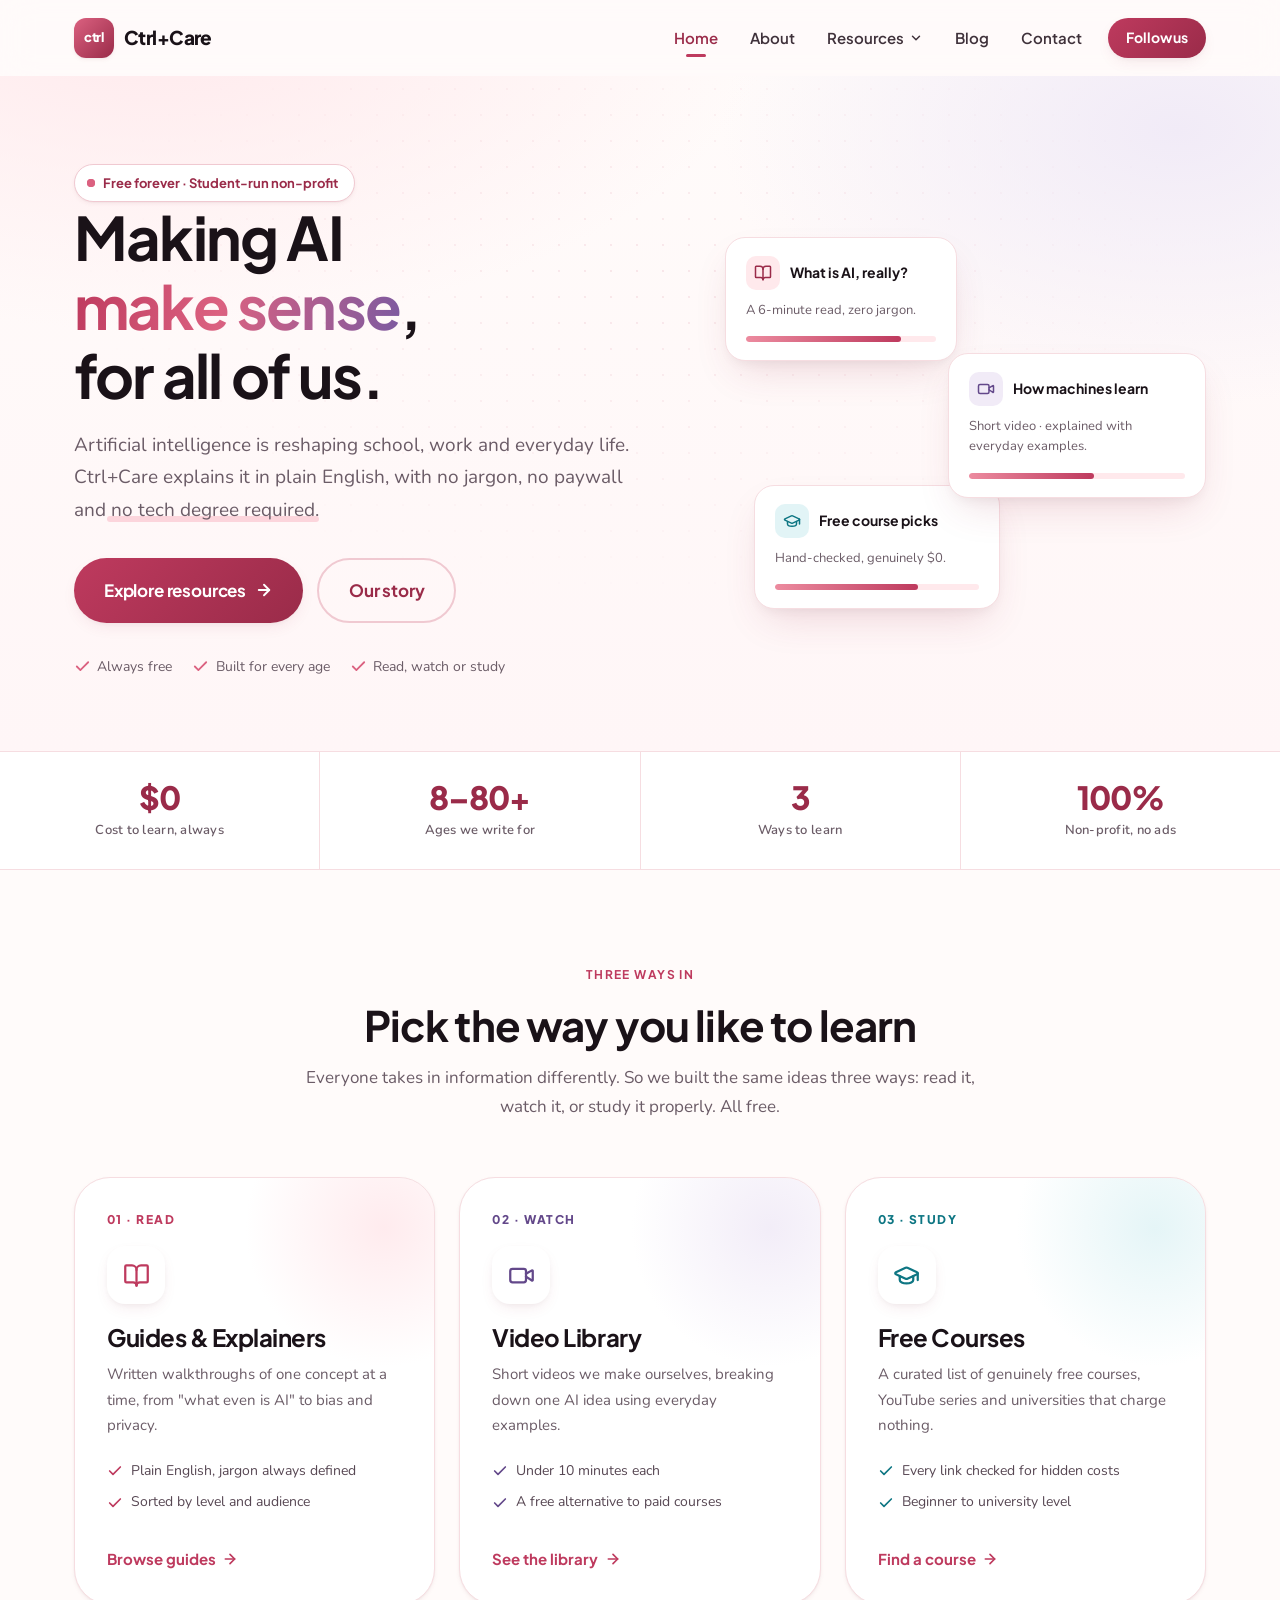
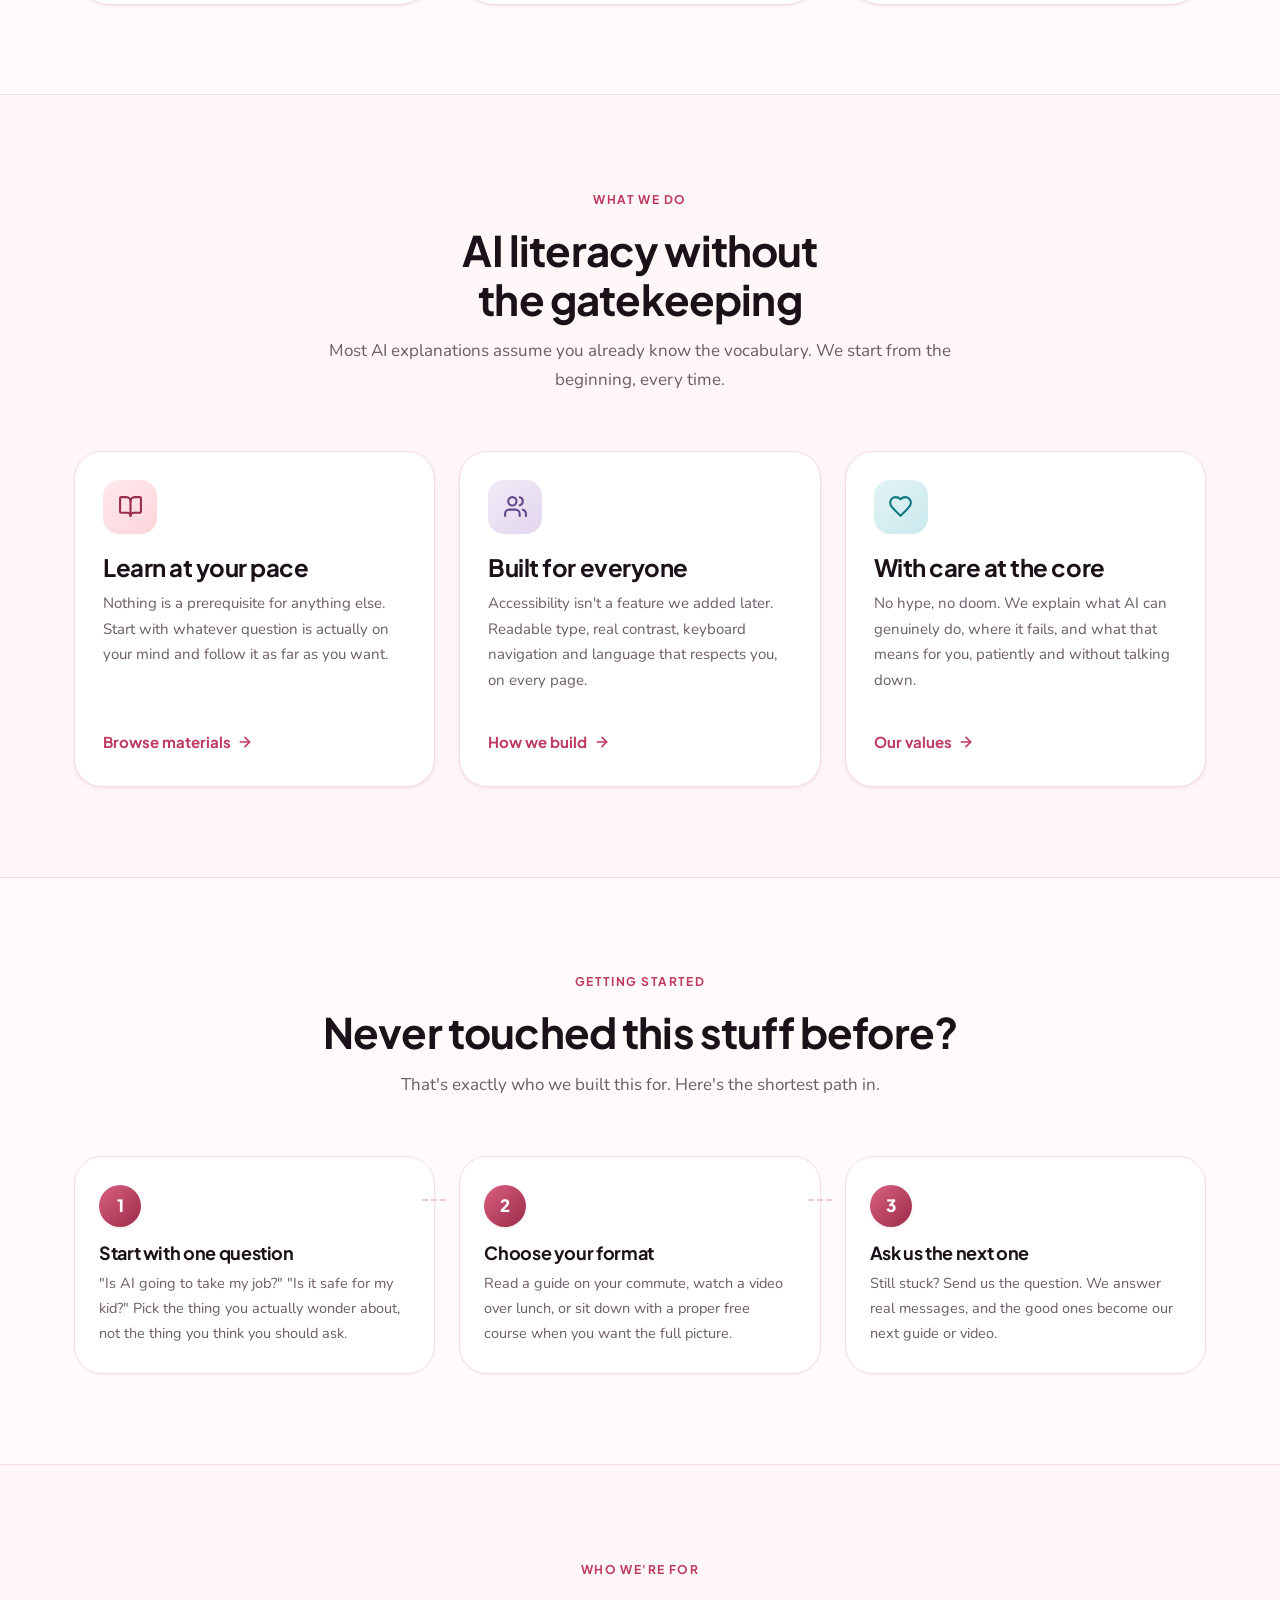
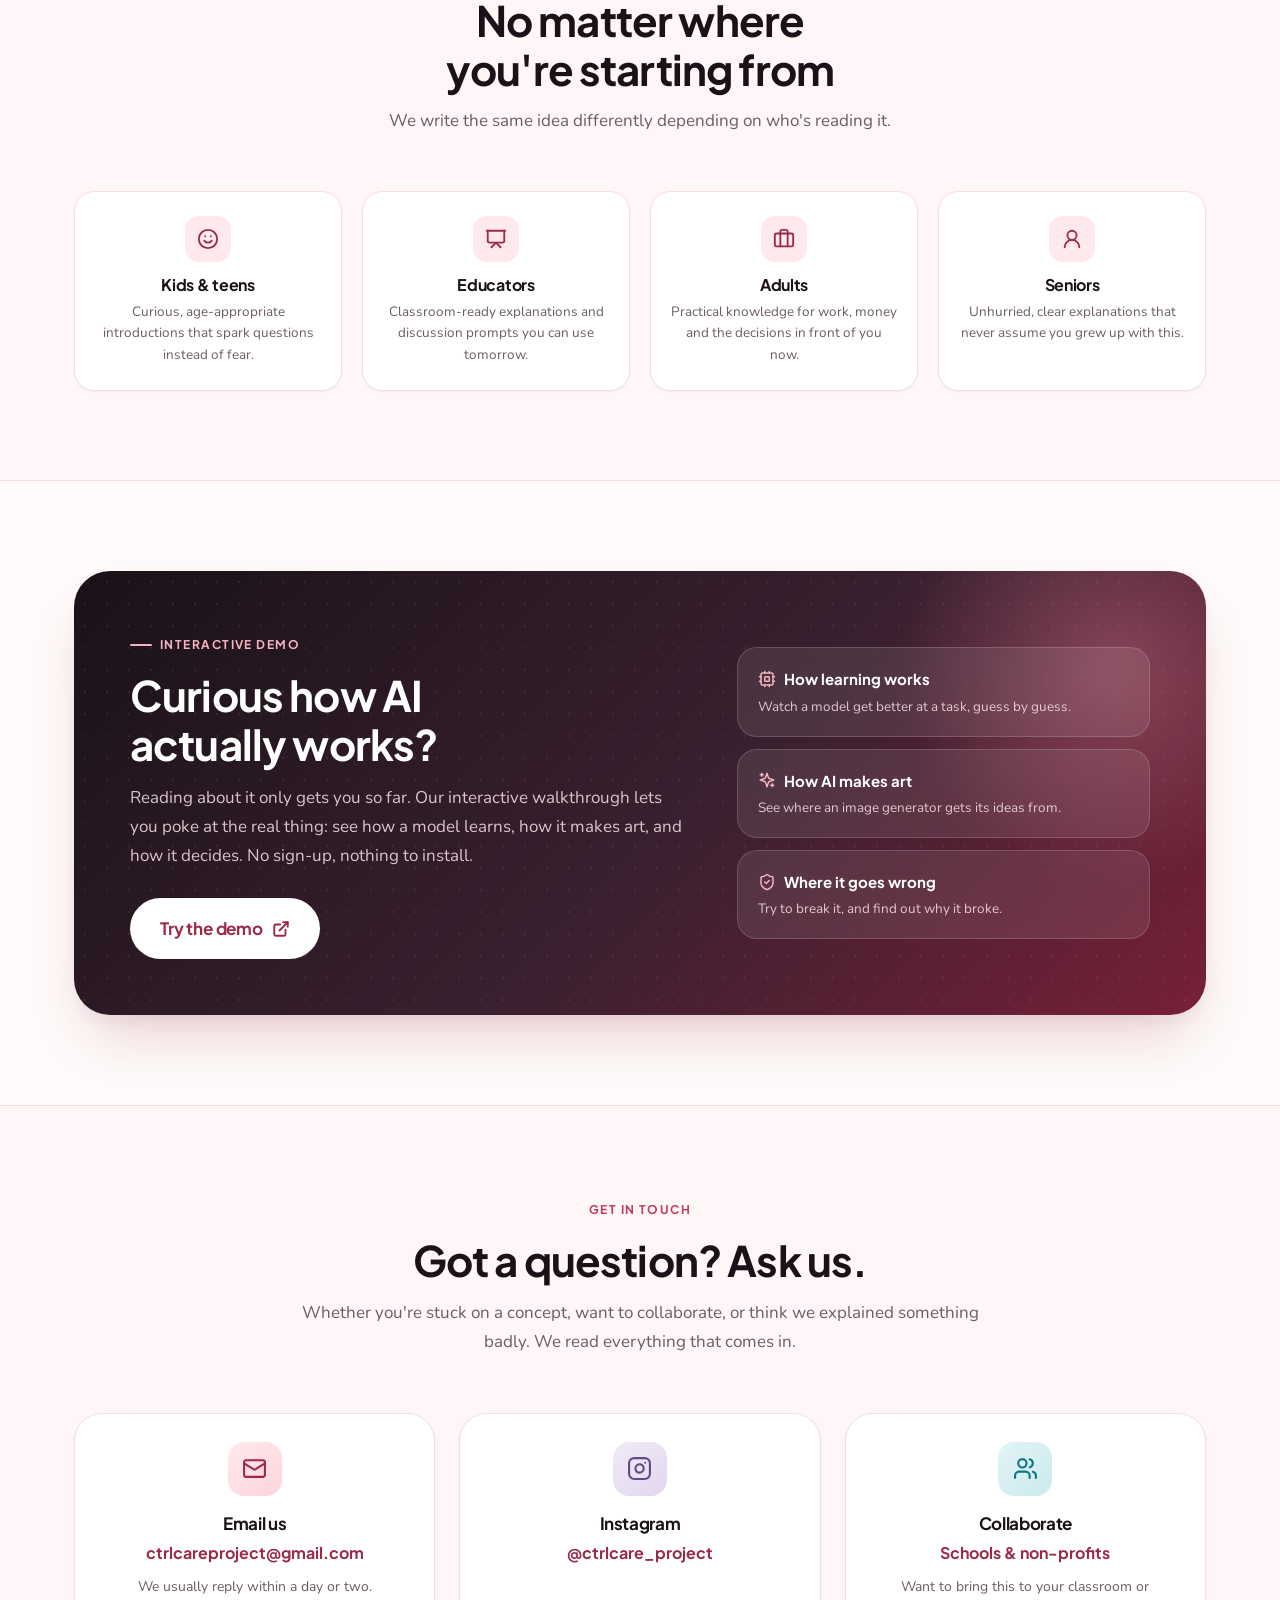
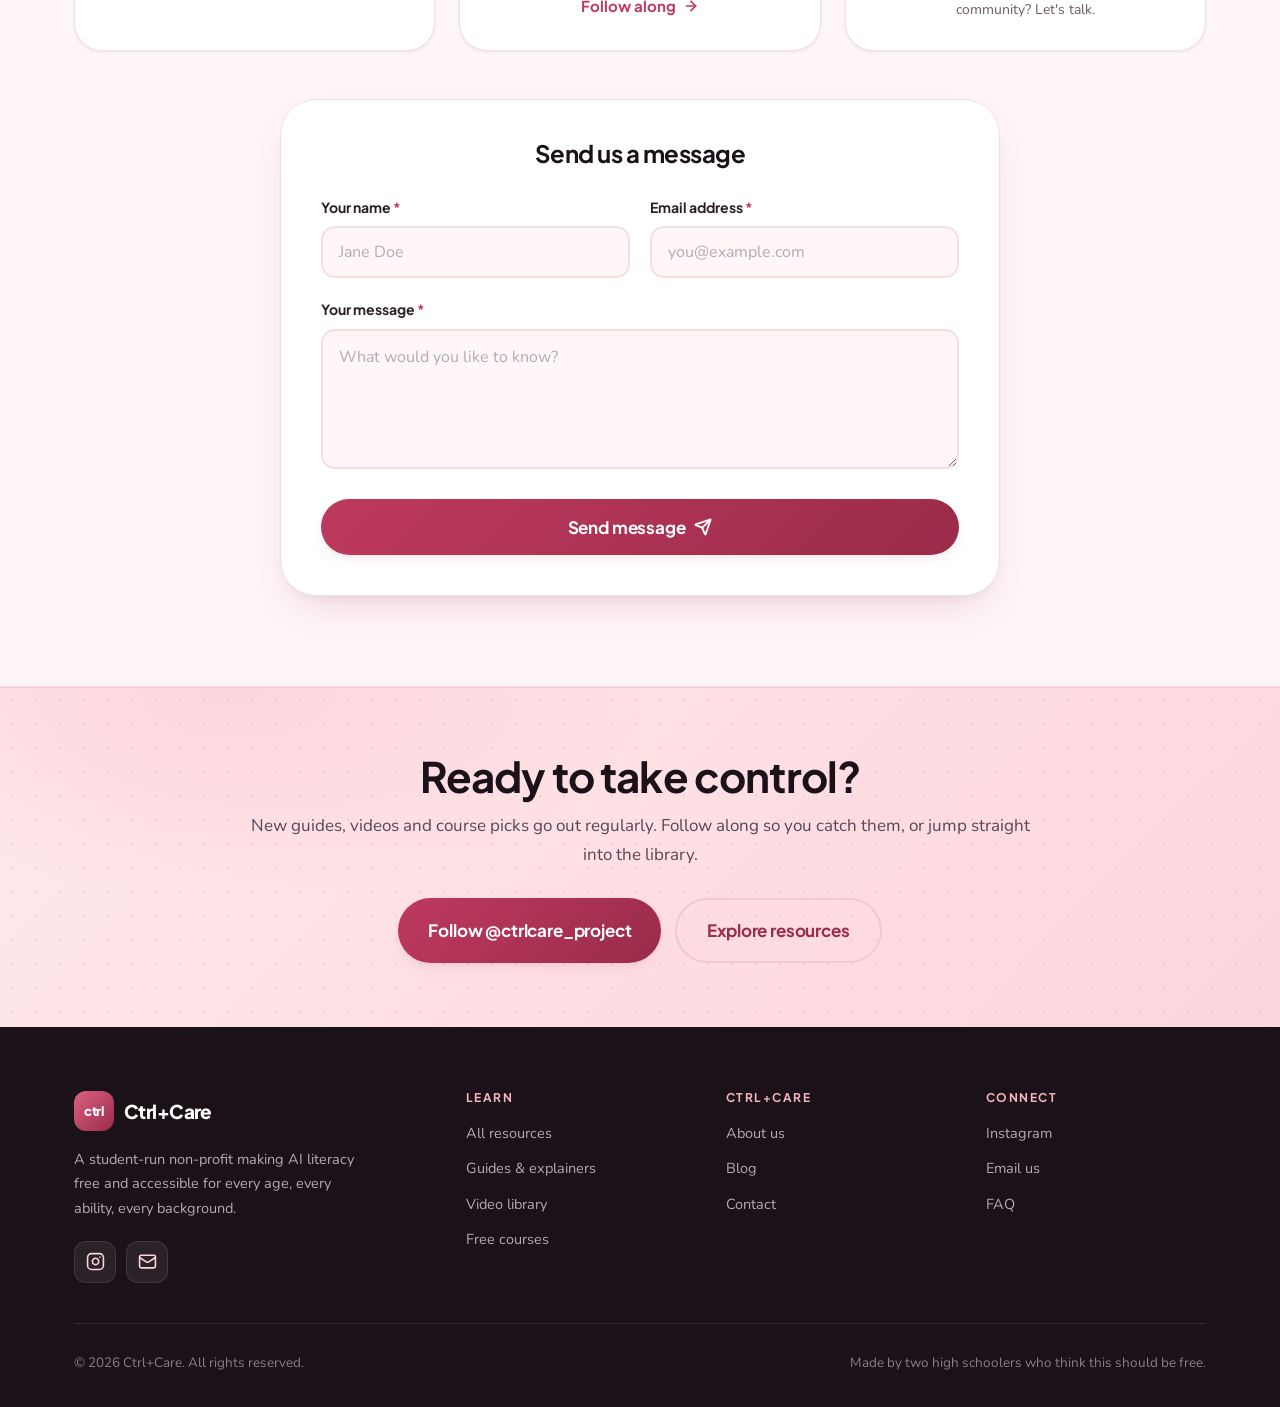
==== commit 1cb76da8: "Remove em dashes from all copy Rewrite every em dash into ordinary punctuation rather than deleting " ====
--- a/index.html
+++ b/index.html
@@ -3,8 +3,8 @@
 <head>
   <meta charset="UTF-8">
   <meta name="viewport" content="width=device-width, initial-scale=1.0">
-  <title>Ctrl+Care — Making AI make sense, for everyone</title>
-  <meta name="description" content="Ctrl+Care is a student-run non-profit making AI literacy free and accessible. Read plain-English guides, watch short videos, and find the best free AI courses — no tech degree required.">
+  <title>Ctrl+Care | Making AI make sense, for everyone</title>
+  <meta name="description" content="Ctrl+Care is a student-run non-profit making AI literacy free and accessible. Read plain-English guides, watch short videos, and find the best free AI courses, no tech degree required.">
   <link rel="stylesheet" href="styles.css">
 </head>
 <body>
@@ -101,8 +101,8 @@
 
             <h1 class="hero-title">
               Making AI
-              <span class="grad-text">make sense</span><br>
-              — for all of us.
+              <span class="grad-text">make sense</span>,<br>
+              for all of us.
             </h1>
 
             <p class="hero-sub">
@@ -202,13 +202,13 @@
           <h2>Pick the way you like to learn</h2>
           <p>
             Everyone takes in information differently. So we built the same ideas three
-            ways &mdash; read it, watch it, or study it properly. All free.
+            ways: read it, watch it, or study it properly. All free.
           </p>
         </div>
 
         <div class="grid grid-3" data-reveal-group>
           <a class="pathway pw-rose" href="resources-guides.html">
-            <span class="pathway-num">01 &mdash; READ</span>
+            <span class="pathway-num">01 &middot; READ</span>
             <span class="pathway-icon">
               <svg viewBox="0 0 24 24" fill="none" stroke="currentColor" stroke-width="2" stroke-linecap="round" stroke-linejoin="round" aria-hidden="true"><path d="M12 7v14"/><path d="M3 18a1 1 0 0 1-1-1V4a1 1 0 0 1 1-1h5a4 4 0 0 1 4 4 4 4 0 0 1 4-4h5a1 1 0 0 1 1 1v13a1 1 0 0 1-1 1h-6a3 3 0 0 0-3 3 3 3 0 0 0-3-3z"/></svg>
             </span>
@@ -231,7 +231,7 @@
           </a>
 
           <a class="pathway pw-plum" href="resources-videos.html">
-            <span class="pathway-num">02 &mdash; WATCH</span>
+            <span class="pathway-num">02 &middot; WATCH</span>
             <span class="pathway-icon">
               <svg viewBox="0 0 24 24" fill="none" stroke="currentColor" stroke-width="2" stroke-linecap="round" stroke-linejoin="round" aria-hidden="true"><path d="m16 13 5.223 3.482a.5.5 0 0 0 .777-.416V7.87a.5.5 0 0 0-.752-.432L16 10.5"/><rect x="2" y="6" width="14" height="12" rx="2"/></svg>
             </span>
@@ -254,7 +254,7 @@
           </a>
 
           <a class="pathway pw-teal" href="resources-courses.html">
-            <span class="pathway-num">03 &mdash; STUDY</span>
+            <span class="pathway-num">03 &middot; STUDY</span>
             <span class="pathway-icon">
               <svg viewBox="0 0 24 24" fill="none" stroke="currentColor" stroke-width="2" stroke-linecap="round" stroke-linejoin="round" aria-hidden="true"><path d="M21.42 10.922a1 1 0 0 0-.019-1.838L12.83 5.18a2 2 0 0 0-1.66 0L2.6 9.08a1 1 0 0 0 0 1.832l8.57 3.908a2 2 0 0 0 1.66 0z"/><path d="M22 10v6"/><path d="M6 12.5V16a6 3 0 0 0 12 0v-3.5"/></svg>
             </span>
@@ -333,7 +333,7 @@
             <h3>With care at the core</h3>
             <p>
               No hype, no doom. We explain what AI can genuinely do, where it fails, and
-              what that means for you &mdash; patiently, and without talking down.
+              what that means for you, patiently and without talking down.
             </p>
             <div class="card-foot">
               <a class="link-arrow" href="about.html">
@@ -360,7 +360,7 @@
             <h4>Start with one question</h4>
             <p>
               "Is AI going to take my job?" "Is it safe for my kid?" Pick the thing you
-              actually wonder about &mdash; not the thing you think you should ask.
+              actually wonder about, not the thing you think you should ask.
             </p>
           </div>
           <div class="step">
@@ -433,7 +433,7 @@
               <h2>Curious how AI actually works?</h2>
               <p class="mt-2">
                 Reading about it only gets you so far. Our interactive walkthrough lets you
-                poke at the real thing &mdash; see how a model learns, how it makes art, and
+                poke at the real thing: see how a model learns, how it makes art, and
                 how it decides. No sign-up, nothing to install.
               </p>
               <div class="hero-actions mt-3" style="margin-bottom: 0;">
@@ -480,7 +480,7 @@
           <h2>Got a question? Ask us.</h2>
           <p>
             Whether you're stuck on a concept, want to collaborate, or think we explained
-            something badly &mdash; we read everything that comes in.
+            something badly. We read everything that comes in.
           </p>
         </div>
 
@@ -574,7 +574,7 @@
             <span class="footer-brand">Ctrl+Care</span>
           </div>
           <p class="footer-about">
-            A student-run non-profit making AI literacy free and accessible &mdash; for every
+            A student-run non-profit making AI literacy free and accessible for every
             age, every ability, every background.
           </p>
           <div class="social-row">
--- a/styles.css
+++ b/styles.css
@@ -1,5 +1,5 @@
 /* ==========================================================================
-   Ctrl+Care — Design System
+   Ctrl+Care Design System
    Warm, friendly, professional. Blush-rose brand with layered depth,
    micro-interactions and accessible contrast.
    ========================================================================== */
@@ -10,7 +10,7 @@
    1. Tokens
    -------------------------------------------------------------------------- */
 :root {
-  /* Ink / neutrals — warm-tinted so they sit with the rose */
+  /* Ink / neutrals: warm-tinted so they sit with the rose */
   --ink-900: #1a1218;
   --ink-800: #2a1f27;
   --ink-700: #3f313a;
@@ -19,18 +19,18 @@
   --ink-400: #8c7d88;
   --ink-300: #b6a9b2;
 
-  /* Rose — brand scale */
+  /* Rose brand scale */
   --rose-50:  #fff6f7;
   --rose-100: #ffe9ec;
   --rose-200: #fcd5dc;
   --rose-300: #f6b3c0;
   --rose-400: #ec8b9f;
   --rose-500: #db6180;
-  --rose-600: #be3a5e;  /* accessible on white — use for text/links */
+  --rose-600: #be3a5e;  /* accessible on white, use for text/links */
   --rose-700: #9a2b49;
   --rose-800: #772037;
 
-  /* Supporting accents — give each resource pathway its own identity */
+  /* Supporting accents: give each resource pathway its own identity */
   --plum-100: #f1ebf7;
   --plum-500: #7c5aa0;
   --plum-600: #63488a;
@@ -722,7 +722,7 @@
 .hero-proof-item { display: inline-flex; align-items: center; gap: .4rem; }
 .hero-proof-item svg { width: 17px; height: 17px; color: var(--rose-500); flex-shrink: 0; }
 
-/* Hero visual — stacked floating cards */
+/* Hero visual: stacked floating cards */
 .hero-visual {
   position: relative;
   min-height: 400px;
@@ -929,7 +929,7 @@
 a.card .link-arrow svg { transition: transform var(--t) var(--ease); }
 a.card:hover .link-arrow svg { transform: translateX(5px); }
 
-/* Pathway card — the three big resource routes */
+/* Pathway card: the three big resource routes */
 .pathway {
   position: relative;
   display: flex;
@@ -1306,7 +1306,7 @@
   border-top: 1px solid var(--border);
 }
 
-/* Course card — external provider */
+/* Course card: external provider */
 .provider {
   display: flex;
   align-items: center;
@@ -1331,7 +1331,7 @@
 .provider-mark.teal { background: var(--teal-100); color: var(--teal-600); }
 .provider-mark.amber { background: var(--amber-100); color: var(--amber-600); }
 
-/* Featured post — wide hero card */
+/* Featured post: wide hero card */
 .feature-post {
   display: grid;
   grid-template-columns: 1.05fr .95fr;
